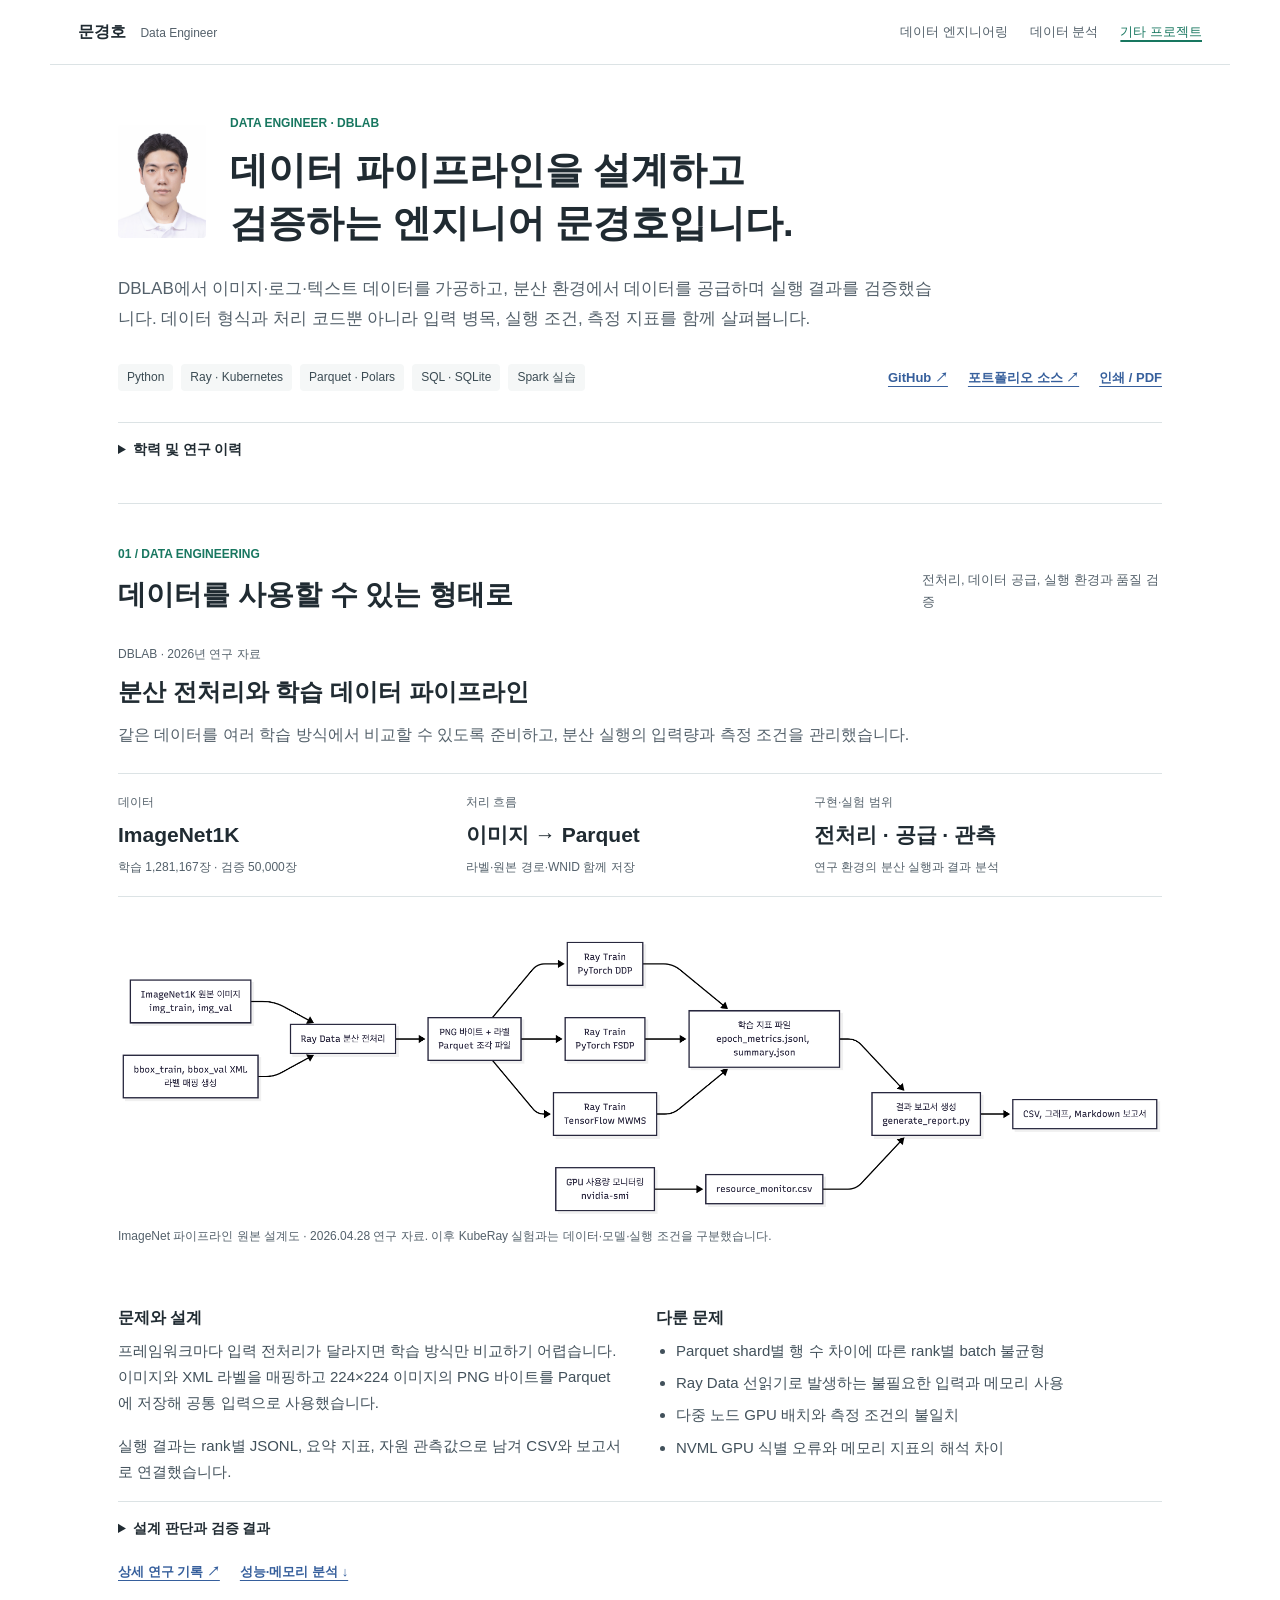
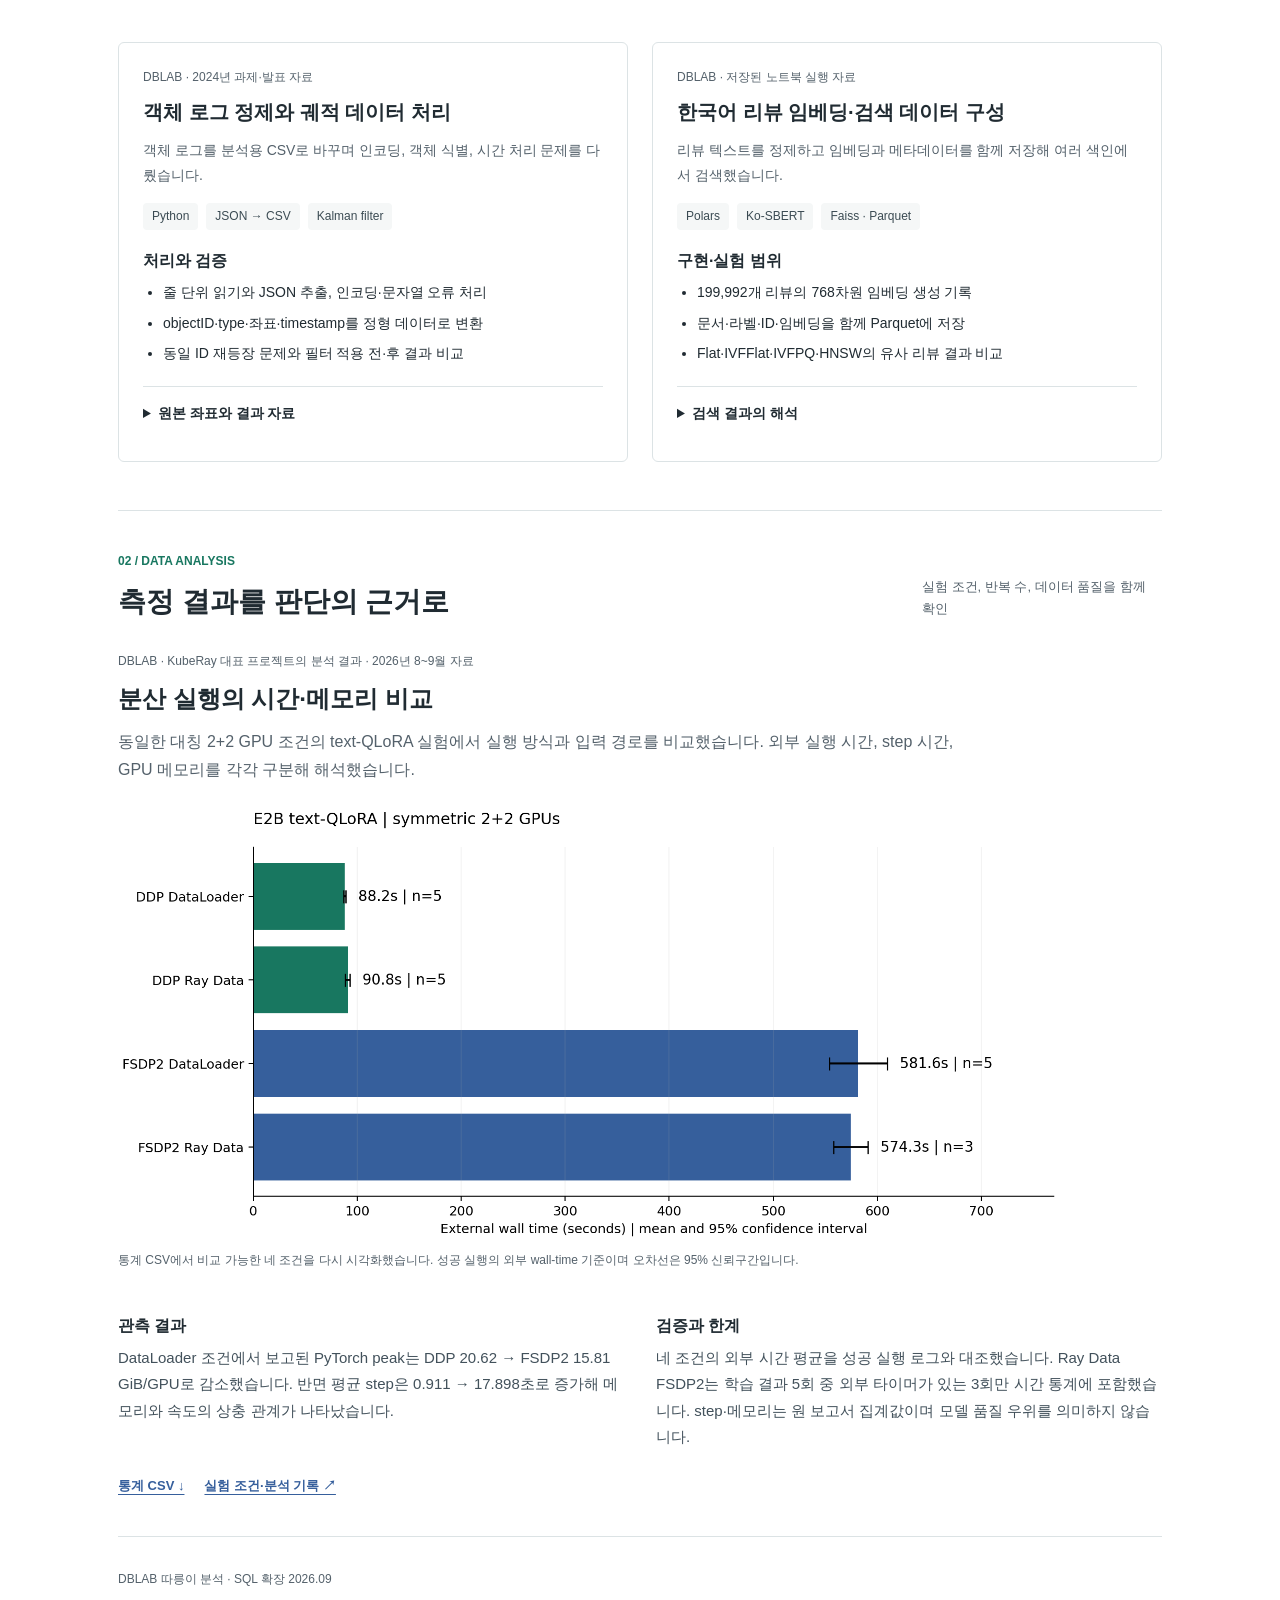
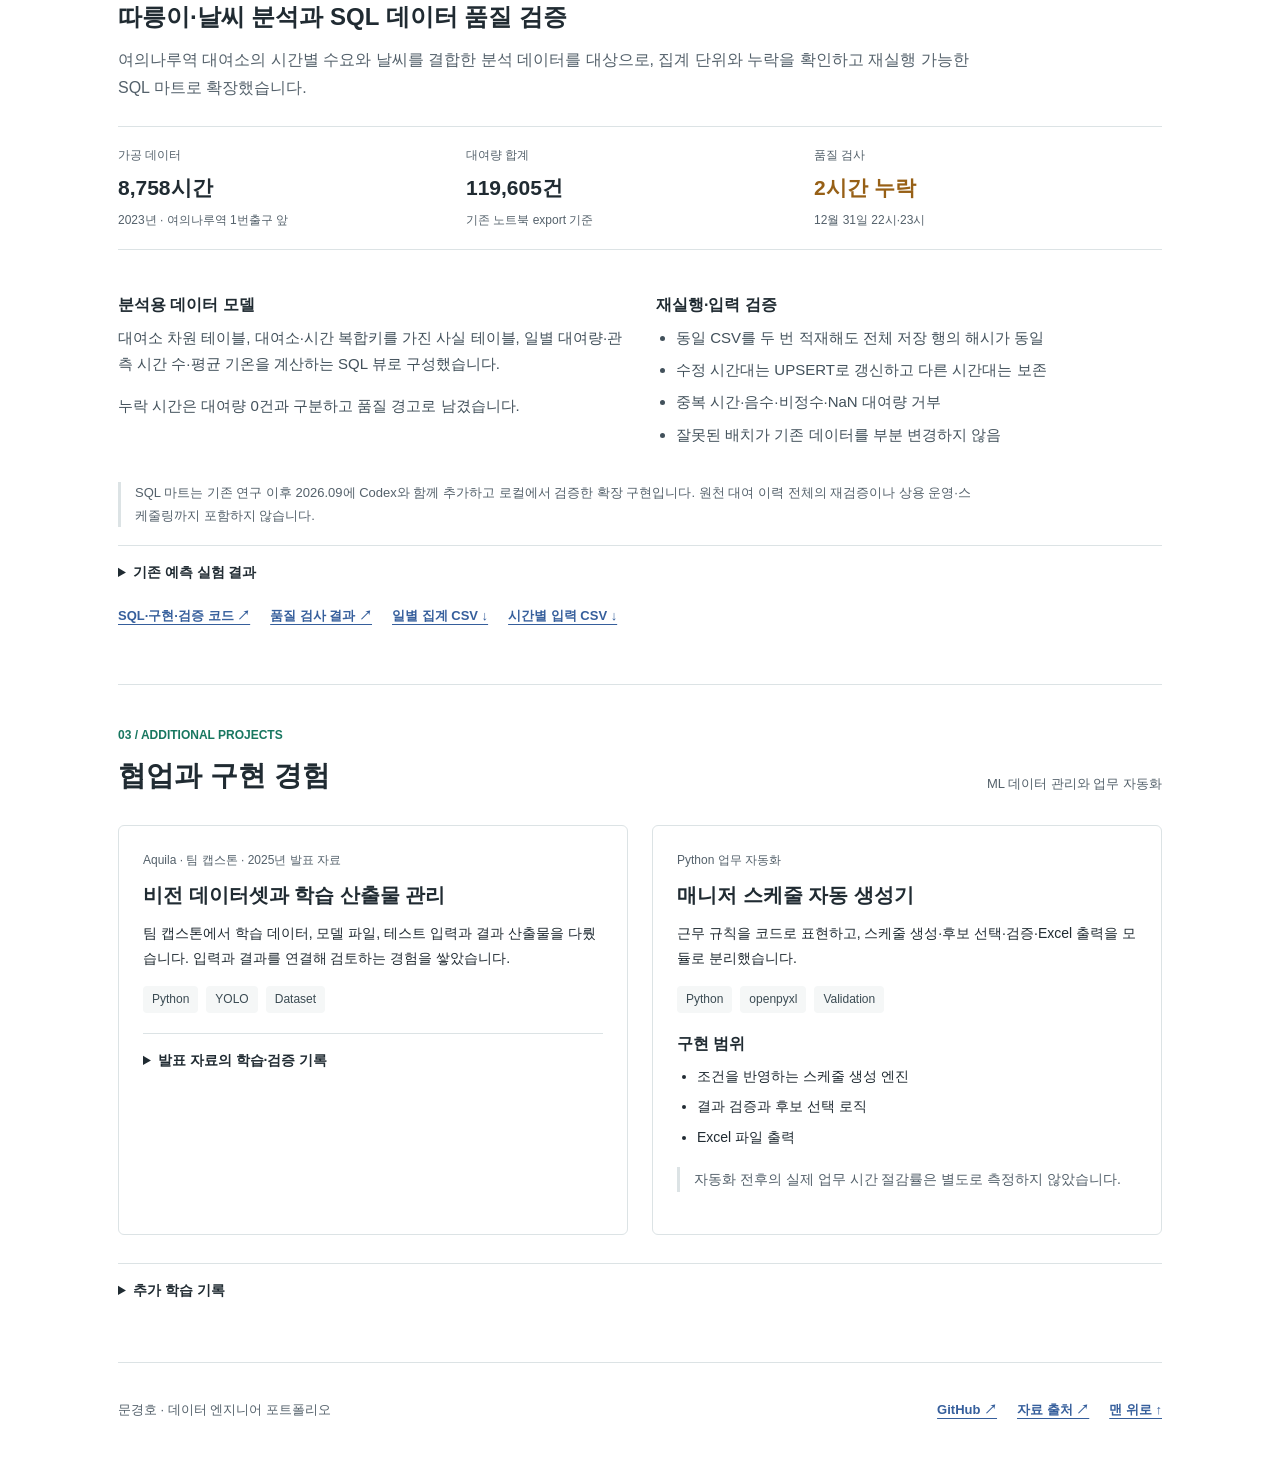
==== index.html @ 81ab37e6 "Refocus portfolio on DBLAB data engineering work" ====
<!doctype html>
<html lang="ko">
  <head>
    <meta charset="utf-8" />
    <meta name="viewport" content="width=device-width, initial-scale=1" />
    <meta
      name="description"
      content="문경호의 데이터 엔지니어 포트폴리오. DBLAB 분산 전처리, Parquet 데이터 파이프라인, KubeRay 실행 환경과 데이터 품질 검증."
    />
    <title>문경호 | 데이터 엔지니어</title>
    <link rel="stylesheet" href="portfolio.css" />
  </head>
  <body>
    <a class="skip-link" href="#engineering">프로젝트로 이동</a>
    <header class="topbar">
      <a class="brand" href="#intro">문경호 <span>Data Engineer</span></a>
      <nav aria-label="주 메뉴">
        <a href="#engineering">데이터 엔지니어링</a
        ><a href="#analytics">데이터 분석</a><a href="#others">기타 프로젝트</a>
      </nav>
    </header>
    <main>
      <section id="intro" class="intro">
        <div class="identity">
          <img
            src="profile.jpeg"
            alt="문경호 프로필 사진"
            width="88"
            height="113"
          />
          <div>
            <p class="eyebrow">DATA ENGINEER · DBLAB</p>
            <h1>
              데이터 파이프라인을 설계하고<br class="desktop-break" />
              검증하는 엔지니어 문경호입니다.
            </h1>
          </div>
        </div>
        <p class="lead">
          DBLAB에서 이미지·로그·텍스트 데이터를 가공하고, 분산 환경에서 데이터를
          공급하며 실행 결과를 검증했습니다. 데이터 형식과 처리 코드뿐 아니라
          입력 병목, 실행 조건, 측정 지표를 함께 살펴봅니다.
        </p>
        <div class="intro-bottom">
          <div class="skills" aria-label="주요 기술">
            <span>Python</span><span>Ray · Kubernetes</span
            ><span>Parquet · Polars</span><span>SQL · SQLite</span
            ><span>Spark 실습</span>
          </div>
          <div class="links">
            <a href="https://github.com/k0ho817">GitHub ↗</a
            ><a href="https://github.com/k0ho817/data-engineering-portfolio"
              >포트폴리오 소스 ↗</a
            ><button type="button" id="print-page">인쇄 / PDF</button>
          </div>
        </div>
        <details class="career">
          <summary>학력 및 연구 이력</summary>
          <dl>
            <dt>2024–현재</dt>
            <dd>국립한국교통대학교 DBLAB · 학부연구생과정 및 학사후연구원</dd>
            <dt>2026</dt>
            <dd>국립한국교통대학교 컴퓨터공학과 졸업</dd>
            <dt>2018</dt>
            <dd>서울 신현고등학교 졸업</dd>
          </dl>
        </details>
      </section>
      <section id="engineering" class="portfolio-section">
        <div class="section-heading">
          <div>
            <p class="eyebrow">01 / DATA ENGINEERING</p>
            <h2>데이터를 사용할 수 있는 형태로</h2>
          </div>
          <p>전처리, 데이터 공급, 실행 환경과 품질 검증</p>
        </div>
        <article id="dblab" class="featured">
          <div class="project-heading">
            <p class="meta">DBLAB · 2026년 연구 자료</p>
            <h3>분산 전처리와 학습 데이터 파이프라인</h3>
            <p>
              같은 데이터를 여러 학습 방식에서 비교할 수 있도록 준비하고, 분산
              실행의 입력량과 측정 조건을 관리했습니다.
            </p>
          </div>
          <div class="project-facts">
            <div>
              <span>데이터</span><strong>ImageNet1K</strong
              ><small>학습 1,281,167장 · 검증 50,000장</small>
            </div>
            <div>
              <span>처리 흐름</span><strong>이미지 → Parquet</strong
              ><small>라벨·원본 경로·WNID 함께 저장</small>
            </div>
            <div>
              <span>구현·실험 범위</span><strong>전처리 · 공급 · 관측</strong
              ><small>연구 환경의 분산 실행과 결과 분석</small>
            </div>
          </div>
          <figure class="wide-figure">
            <a href="assets/imagenet-pipeline.png" data-lightbox
              ><img
                src="assets/imagenet-pipeline.png"
                width="8044"
                height="2150"
                alt="ImageNet 원본과 XML 라벨에서 Ray Data 전처리, Parquet, Ray Train, 결과 보고서로 이어지는 전체 파이프라인"
            /></a>
            <figcaption>
              ImageNet 파이프라인 원본 설계도 · 2026.04.28 연구 자료. 이후
              KubeRay 실험과는 데이터·모델·실행 조건을 구분했습니다.
            </figcaption>
          </figure>
          <div class="case-columns">
            <div>
              <h4>문제와 설계</h4>
              <p>
                프레임워크마다 입력 전처리가 달라지면 학습 방식만 비교하기
                어렵습니다. 이미지와 XML 라벨을 매핑하고 224×224 이미지의 PNG
                바이트를 Parquet에 저장해 공통 입력으로 사용했습니다.
              </p>
              <p>
                실행 결과는 rank별 JSONL, 요약 지표, 자원 관측값으로 남겨 CSV와
                보고서로 연결했습니다.
              </p>
            </div>
            <div>
              <h4>다룬 문제</h4>
              <ul>
                <li>Parquet shard별 행 수 차이에 따른 rank별 batch 불균형</li>
                <li>Ray Data 선읽기로 발생하는 불필요한 입력과 메모리 사용</li>
                <li>다중 노드 GPU 배치와 측정 조건의 불일치</li>
                <li>NVML GPU 식별 오류와 메모리 지표의 해석 차이</li>
              </ul>
            </div>
          </div>
          <details>
            <summary>설계 판단과 검증 결과</summary>
            <div class="detail-content">
              <h4>작업에 필요한 만큼 읽기</h4>
              <p>
                KubeRay 결과 원장에는 선읽기 27.1k행·3.5GiB가 발생한 진단
                실험에서 shard 내부 제한 읽기 적용 후 12행·약 61KiB로 줄어든
                기록이 있습니다. 전체 데이터셋이나 모든 학습 작업에 적용되는
                절감률로 일반화하지 않았습니다.
              </p>
              <h4>측정값의 의미를 분리하기</h4>
              <p>
                PyTorch allocated·reserved와 NVML 관측 메모리는 서로 다른
                지표입니다. GPU index 대신 UUID를 사용한 관측 수정과, 잘못된
                이전 관측값을 비교에서 제외한 과정을 기록했습니다.
              </p>
              <h4>실험의 경계</h4>
              <p>
                4월 ImageNet, 5월 ViT 비교, 8~9월 KubeRay 언어모델 실험은 서로
                다른 실행입니다. 모델·GPU 수·토폴로지가 다른 결과를 하나의
                개선율로 합치지 않습니다. 데이터 규모는 연구 문서에 기록된
                값이며 상용 서비스 운영 실적이 아닙니다.
              </p>
            </div>
          </details>
          <div class="links">
            <a
              href="https://github.com/k0ho817/data-engineering-portfolio/blob/main/reports/dblab.md"
              >상세 연구 기록 ↗</a
            ><a href="#benchmark">성능·메모리 분석 ↓</a>
          </div>
        </article>
        <div class="project-grid">
          <article id="log-etl" class="project-card">
            <p class="meta">DBLAB · 2024년 과제·발표 자료</p>
            <h3>객체 로그 정제와 궤적 데이터 처리</h3>
            <p class="project-summary">
              객체 로그를 분석용 CSV로 바꾸며 인코딩, 객체 식별, 시간 처리
              문제를 다뤘습니다.
            </p>
            <div class="skills">
              <span>Python</span><span>JSON → CSV</span
              ><span>Kalman filter</span>
            </div>
            <h4>처리와 검증</h4>
            <ul>
              <li>줄 단위 읽기와 JSON 추출, 인코딩·문자열 오류 처리</li>
              <li>objectID·type·좌표·timestamp를 정형 데이터로 변환</li>
              <li>동일 ID 재등장 문제와 필터 적용 전·후 결과 비교</li>
            </ul>
            <details>
              <summary>원본 좌표와 결과 자료</summary>
              <div class="detail-content">
                <figure>
                  <a href="assets/trajectory-recorded.png" data-lightbox
                    ><img
                      loading="lazy"
                      src="assets/trajectory-recorded.png"
                      width="1620"
                      height="1080"
                      alt="버스 객체 790의 원본 기록 좌표 231개"
                  /></a>
                  <figcaption>
                    첫 10,000행 중 버스 790의 좌표 231개를 재시각화한
                    표본입니다. 보간하지 않았으며 미세한 측정 오차가 포함됩니다.
                  </figcaption>
                </figure>
                <div class="links">
                  <a href="assets/trajectory-sample.csv" download>표본 CSV ↓</a
                  ><a href="assets/trajectory-7.png">PPT 필터 비교 원본 ↗</a>
                </div>
              </div>
            </details>
          </article>
          <article id="vector" class="project-card">
            <p class="meta">DBLAB · 저장된 노트북 실행 자료</p>
            <h3>한국어 리뷰 임베딩·검색 데이터 구성</h3>
            <p class="project-summary">
              리뷰 텍스트를 정제하고 임베딩과 메타데이터를 함께 저장해 여러
              색인에서 검색했습니다.
            </p>
            <div class="skills">
              <span>Polars</span><span>Ko-SBERT</span
              ><span>Faiss · Parquet</span>
            </div>
            <h4>구현·실험 범위</h4>
            <ul>
              <li>199,992개 리뷰의 768차원 임베딩 생성 기록</li>
              <li>문서·라벨·ID·임베딩을 함께 Parquet에 저장</li>
              <li>Flat·IVFFlat·IVFPQ·HNSW의 유사 리뷰 결과 비교</li>
            </ul>
            <details>
              <summary>검색 결과의 해석</summary>
              <div class="detail-content">
                <p>
                  Flat 색인의 단일 질의에서 첫 결과 유사도 0.8729를
                  기록했습니다. 이 점수는 검색 정확도가 아닙니다. 색인별 품질을
                  주장하려면 질의 집합과 Recall@k, 지연 시간·메모리 조건을
                  추가로 정의해야 합니다.
                </p>
                <a
                  href="https://github.com/k0ho817/data-engineering-portfolio/blob/main/reports/dblab.md"
                  >자료와 범위 ↗</a
                >
              </div>
            </details>
          </article>
        </div>
      </section>
      <section id="analytics" class="portfolio-section">
        <div class="section-heading">
          <div>
            <p class="eyebrow">02 / DATA ANALYSIS</p>
            <h2>측정 결과를 판단의 근거로</h2>
          </div>
          <p>실험 조건, 반복 수, 데이터 품질을 함께 확인</p>
        </div>
        <article id="benchmark" class="analysis-project">
          <p class="meta">
            DBLAB · KubeRay 대표 프로젝트의 분석 결과 · 2026년 8~9월 자료
          </p>
          <h3>분산 실행의 시간·메모리 비교</h3>
          <p>
            동일한 대칭 2+2 GPU 조건의 text-QLoRA 실험에서 실행 방식과 입력
            경로를 비교했습니다. 외부 실행 시간, step 시간, GPU 메모리를 각각
            구분해 해석했습니다.
          </p>
          <figure>
            <a href="assets/qlora-wall-time.png" data-lightbox
              ><img
                loading="lazy"
                src="assets/qlora-wall-time.png"
                width="1800"
                height="828"
                alt="네 QLoRA 조건의 외부 실행 시간 평균과 95% 신뢰구간. DDP 88.2·90.8초, FSDP2 581.6·574.3초"
            /></a>
            <figcaption>
              통계 CSV에서 비교 가능한 네 조건을 다시 시각화했습니다. 성공
              실행의 외부 wall-time 기준이며 오차선은 95% 신뢰구간입니다.
            </figcaption>
          </figure>
          <div class="case-columns">
            <div>
              <h4>관측 결과</h4>
              <p>
                DataLoader 조건에서 보고된 PyTorch peak는 DDP 20.62 → FSDP2
                15.81 GiB/GPU로 감소했습니다. 반면 평균 step은 0.911 →
                17.898초로 증가해 메모리와 속도의 상충 관계가 나타났습니다.
              </p>
            </div>
            <div>
              <h4>검증과 한계</h4>
              <p>
                네 조건의 외부 시간 평균을 성공 실행 로그와 대조했습니다. Ray
                Data FSDP2는 학습 결과 5회 중 외부 타이머가 있는 3회만 시간
                통계에 포함했습니다. step·메모리는 원 보고서 집계값이며 모델
                품질 우위를 의미하지 않습니다.
              </p>
            </div>
          </div>
          <div class="links">
            <a href="assets/benchmark-statistics.csv" download>통계 CSV ↓</a
            ><a
              href="https://github.com/k0ho817/data-engineering-portfolio/blob/main/reports/dblab.md"
              >실험 조건·분석 기록 ↗</a
            >
          </div>
        </article>
        <article id="bike" class="analysis-project">
          <p class="meta">DBLAB 따릉이 분석 · SQL 확장 2026.09</p>
          <h3>따릉이·날씨 분석과 SQL 데이터 품질 검증</h3>
          <p>
            여의나루역 대여소의 시간별 수요와 날씨를 결합한 분석 데이터를
            대상으로, 집계 단위와 누락을 확인하고 재실행 가능한 SQL 마트로
            확장했습니다.
          </p>
          <div class="project-facts">
            <div>
              <span>가공 데이터</span><strong>8,758시간</strong
              ><small>2023년 · 여의나루역 1번출구 앞</small>
            </div>
            <div>
              <span>대여량 합계</span><strong>119,605건</strong
              ><small>기존 노트북 export 기준</small>
            </div>
            <div>
              <span>품질 검사</span><strong class="warning">2시간 누락</strong
              ><small>12월 31일 22시·23시</small>
            </div>
          </div>
          <div class="case-columns">
            <div>
              <h4>분석용 데이터 모델</h4>
              <p>
                대여소 차원 테이블, 대여소·시간 복합키를 가진 사실 테이블, 일별
                대여량·관측 시간 수·평균 기온을 계산하는 SQL 뷰로 구성했습니다.
              </p>
              <p>누락 시간은 대여량 0건과 구분하고 품질 경고로 남겼습니다.</p>
            </div>
            <div>
              <h4>재실행·입력 검증</h4>
              <ul>
                <li>동일 CSV를 두 번 적재해도 전체 저장 행의 해시가 동일</li>
                <li>수정 시간대는 UPSERT로 갱신하고 다른 시간대는 보존</li>
                <li>중복 시간·음수·비정수·NaN 대여량 거부</li>
                <li>잘못된 배치가 기존 데이터를 부분 변경하지 않음</li>
              </ul>
            </div>
          </div>
          <p class="scope-note">
            SQL 마트는 기존 연구 이후 2026.09에 Codex와 함께 추가하고 로컬에서
            검증한 확장 구현입니다. 원천 대여 이력 전체의 재검증이나 상용
            운영·스케줄링까지 포함하지 않습니다.
          </p>
          <details>
            <summary>기존 예측 실험 결과</summary>
            <div class="detail-content">
              <figure>
                <a href="assets/bike-result-0.png" data-lightbox
                  ><img
                    loading="lazy"
                    src="assets/bike-result-0.png"
                    width="1008"
                    height="547"
                    alt="따릉이 실제 대여량과 예측값의 비교"
                /></a>
                <figcaption>
                  원본 노트북 출력. 급증 구간 오차와 일부 음수 예측이 남아
                  있습니다. 시간 기준 검증과 기준 모델 비교를 완료한 예측
                  서비스로 제시하지 않습니다.
                </figcaption>
              </figure>
            </div>
          </details>
          <div class="links">
            <a
              href="https://github.com/k0ho817/data-engineering-portfolio/tree/main/pipeline"
              >SQL·구현·검증 코드 ↗</a
            ><a href="assets/bike-quality.json">품질 검사 결과 ↗</a
            ><a href="assets/bike-daily.csv" download>일별 집계 CSV ↓</a
            ><a href="assets/bike-hourly-source.csv" download
              >시간별 입력 CSV ↓</a
            >
          </div>
        </article>
      </section>
      <section id="others" class="portfolio-section">
        <div class="section-heading">
          <div>
            <p class="eyebrow">03 / ADDITIONAL PROJECTS</p>
            <h2>협업과 구현 경험</h2>
          </div>
          <p>ML 데이터 관리와 업무 자동화</p>
        </div>
        <div class="project-grid">
          <article id="aquila" class="project-card">
            <p class="meta">Aquila · 팀 캡스톤 · 2025년 발표 자료</p>
            <h3>비전 데이터셋과 학습 산출물 관리</h3>
            <p>
              팀 캡스톤에서 학습 데이터, 모델 파일, 테스트 입력과 결과 산출물을
              다뤘습니다. 입력과 결과를 연결해 검토하는 경험을 쌓았습니다.
            </p>
            <div class="skills">
              <span>Python</span><span>YOLO</span><span>Dataset</span>
            </div>
            <details>
              <summary>발표 자료의 학습·검증 기록</summary>
              <div class="detail-content">
                <figure>
                  <a href="assets/aquila-29.png" data-lightbox
                    ><img
                      loading="lazy"
                      src="assets/aquila-29.png"
                      width="870"
                      height="435"
                      alt="Aquila 발표 자료의 학습 손실과 검증 지표"
                  /></a>
                  <figcaption>
                    최종 발표 6번 슬라이드의 원본 이미지. 팀 프로젝트의 데이터셋
                    내부 검증 결과입니다.
                  </figcaption>
                </figure>
              </div>
            </details>
          </article>
          <article class="project-card">
            <p class="meta">Python 업무 자동화</p>
            <h3>매니저 스케줄 자동 생성기</h3>
            <p>
              근무 규칙을 코드로 표현하고, 스케줄 생성·후보 선택·검증·Excel
              출력을 모듈로 분리했습니다.
            </p>
            <div class="skills">
              <span>Python</span><span>openpyxl</span><span>Validation</span>
            </div>
            <h4>구현 범위</h4>
            <ul>
              <li>조건을 반영하는 스케줄 생성 엔진</li>
              <li>결과 검증과 후보 선택 로직</li>
              <li>Excel 파일 출력</li>
            </ul>
            <p class="scope-note">
              자동화 전후의 실제 업무 시간 절감률은 별도로 측정하지 않았습니다.
            </p>
          </article>
        </div>
        <details class="learning">
          <summary>추가 학습 기록</summary>
          <div class="detail-content">
            <p>
              Prophet 계절성·휴일·성장 모델 실습, JavaScript·React·Node API
              실습, 알고리즘·Python 게임·CS 기초 학습을 진행했습니다. Prophet
              실습은 합성 데이터 기반이며 대표 실측 분석과 구분합니다.
            </p>
          </div>
        </details>
      </section>
      <footer>
        <p>문경호 · 데이터 엔지니어 포트폴리오</p>
        <div class="links">
          <a href="https://github.com/k0ho817">GitHub ↗</a
          ><a
            href="https://github.com/k0ho817/data-engineering-portfolio/blob/main/ASSET_SOURCES.md"
            >자료 출처 ↗</a
          ><a href="#intro">맨 위로 ↑</a>
        </div>
      </footer>
    </main>
    <dialog id="image-dialog" aria-labelledby="image-title">
      <header>
        <h2 id="image-title">프로젝트 자료</h2>
        <form method="dialog">
          <button aria-label="닫기" title="닫기">×</button>
        </form>
      </header>
      <img alt="" />
      <p id="image-caption"></p>
      <a id="image-original" href="#intro">원본 이미지 열기 ↗</a>
    </dialog>
    <script src="portfolio.js"></script>
  </body>
</html>
---- portfolio.css ----
:root {
  color-scheme: light;
  --ink: #202b32;
  --muted: #54616b;
  --line: #dce3e5;
  --soft: #f5f7f7;
  --green: #187760;
  --blue: #365f9c;
}
* {
  box-sizing: border-box;
}
html {
  scroll-behavior: smooth;
  scroll-padding-top: 90px;
}
body {
  margin: 0;
  color: var(--ink);
  background: #fff;
  font-family:
    -apple-system, BlinkMacSystemFont, "Apple SD Gothic Neo", "Malgun Gothic",
    sans-serif;
  line-height: 1.75;
  letter-spacing: 0;
}
a {
  color: var(--blue);
  text-underline-offset: 4px;
}
button {
  font: inherit;
}
img {
  display: block;
  max-width: 100%;
  height: auto;
}
p {
  margin: 0 0 16px;
}
h1,
h2,
h3,
h4 {
  line-height: 1.4;
  word-break: keep-all;
  overflow-wrap: anywhere;
  margin: 0;
}
h1 {
  font-size: 38px;
  font-weight: 750;
}
h2 {
  font-size: 28px;
}
h3 {
  font-size: 24px;
  margin-bottom: 12px;
}
h4 {
  font-size: 16px;
  margin: 20px 0 8px;
}
ul {
  margin: 0 0 16px;
  padding-left: 20px;
}
li {
  margin: 6px 0;
}
:focus-visible {
  outline: 3px solid var(--green);
  outline-offset: 4px;
}
.skip-link {
  position: fixed;
  left: 12px;
  top: -80px;
  background: white;
  padding: 10px;
  z-index: 50;
}
.skip-link:focus {
  top: 10px;
}
.topbar {
  max-width: 1180px;
  margin: auto;
  padding: 18px 28px;
  display: flex;
  justify-content: space-between;
  align-items: center;
  gap: 20px;
  border-bottom: 1px solid var(--line);
  position: sticky;
  top: 0;
  background: rgba(255, 255, 255, 0.97);
  z-index: 10;
}
.brand {
  font-weight: 750;
  color: var(--ink);
  text-decoration: none;
  white-space: nowrap;
}
.brand span {
  font-size: 12px;
  font-weight: 500;
  color: var(--muted);
  margin-left: 10px;
}
nav {
  display: flex;
  gap: 22px;
}
nav a {
  font-size: 13px;
  text-decoration: none;
  color: var(--muted);
  white-space: nowrap;
}
nav a[aria-current] {
  color: var(--green);
  text-decoration: underline;
  text-decoration-thickness: 2px;
}
main {
  max-width: 1100px;
  margin: auto;
  padding: 0 28px;
}
.intro {
  padding: 48px 0 30px;
}
.identity {
  display: flex;
  gap: 24px;
  align-items: center;
}
.identity img {
  width: 88px;
  height: 113px;
  object-fit: cover;
  flex-shrink: 0;
  border-radius: 4px;
}
.eyebrow {
  font-size: 12px;
  font-weight: 750;
  color: var(--green);
  margin: 0 0 10px;
}
.lead {
  max-width: 820px;
  font-size: 17px;
  color: var(--muted);
  margin: 24px 0;
}
.intro-bottom {
  display: flex;
  gap: 16px;
  justify-content: space-between;
  flex-wrap: wrap;
}
.skills {
  display: flex;
  gap: 8px;
  flex-wrap: wrap;
  align-items: center;
}
.skills span {
  font-size: 12px;
  background: var(--soft);
  padding: 3px 9px;
  border-radius: 4px;
  color: #3b4b53;
}
.links {
  display: flex;
  gap: 12px 20px;
  align-items: center;
  flex-wrap: wrap;
  font-size: 13px;
  font-weight: 650;
}
.links a,
.links button {
  display: inline-flex;
  align-items: center;
  min-height: 40px;
}
.links button {
  border: 0;
  background: none;
  padding: 0;
  color: var(--blue);
  text-decoration: underline;
  text-underline-offset: 4px;
  cursor: pointer;
}
.career {
  margin-top: 24px;
}
.career dl {
  display: grid;
  grid-template-columns: 110px 1fr;
  gap: 10px 20px;
  margin: 20px 0 0;
  font-size: 14px;
}
.career dt {
  font-weight: 650;
}
.career dd {
  margin: 0;
  color: var(--muted);
}
.portfolio-section {
  border-top: 1px solid var(--line);
  padding: 40px 0 48px;
}
.section-heading {
  display: flex;
  justify-content: space-between;
  align-items: flex-end;
  gap: 20px;
  margin-bottom: 30px;
}
.section-heading > p {
  font-size: 13px;
  color: var(--muted);
  margin: 0;
  max-width: 240px;
}
.featured {
  padding-bottom: 28px;
}
.project-heading {
  max-width: 820px;
}
.meta {
  font-size: 12px;
  color: var(--muted);
  margin-bottom: 10px;
}
.project-heading > p:last-child,
.project-summary {
  color: var(--muted);
}
.project-facts {
  display: grid;
  grid-template-columns: repeat(3, minmax(0, 1fr));
  border-top: 1px solid var(--line);
  border-bottom: 1px solid var(--line);
  margin: 24px 0;
}
.project-facts > div {
  padding: 18px 18px 18px 0;
}
.project-facts span,
.project-facts strong,
.project-facts small {
  display: block;
}
.project-facts span {
  font-size: 12px;
  color: var(--muted);
}
.project-facts strong {
  font-size: 21px;
  margin: 4px 0;
}
.project-facts small {
  font-size: 12px;
  color: var(--muted);
}
.warning {
  color: #976016;
}
figure {
  margin: 24px 0;
}
figure > a {
  display: block;
  cursor: zoom-in;
}
figure img {
  width: 100%;
  height: auto;
  object-fit: contain;
  background: white;
}
figcaption {
  margin-top: 10px;
  font-size: 12px;
  color: var(--muted);
}
.wide-figure {
  padding: 16px 0;
}
.case-columns {
  display: grid;
  grid-template-columns: repeat(2, minmax(0, 1fr));
  gap: 32px;
}
.case-columns p,
.case-columns li {
  font-size: 15px;
  color: #42515b;
}
.project-grid {
  display: grid;
  grid-template-columns: repeat(2, minmax(0, 1fr));
  gap: 24px;
  margin-top: 22px;
}
.project-card {
  min-width: 0;
  border: 1px solid var(--line);
  border-radius: 6px;
  padding: 24px;
}
.project-card h3 {
  font-size: 20px;
}
.project-card p,
.project-card li {
  font-size: 14px;
}
.project-card .meta {
  font-size: 12px;
}
.project-card details {
  margin-top: 20px;
}
details {
  border-top: 1px solid var(--line);
  padding-top: 14px;
}
summary {
  cursor: pointer;
  font-size: 14px;
  font-weight: 650;
  min-height: 36px;
}
.detail-content {
  padding: 12px 0;
  color: var(--muted);
  font-size: 14px;
}
.detail-content h4 {
  color: var(--ink);
}
.detail-content figure {
  margin: 12px 0;
}
.analysis-project {
  padding: 0 0 30px;
  margin-bottom: 32px;
  border-bottom: 1px solid var(--line);
}
.analysis-project:last-child {
  border-bottom: 0;
  margin-bottom: 0;
  padding-bottom: 0;
}
.analysis-project > p:not(.meta) {
  max-width: 860px;
  color: var(--muted);
}
.analysis-project > figure {
  max-width: 940px;
}
.scope-note {
  font-size: 13px;
  color: var(--muted);
  border-left: 3px solid var(--line);
  padding-left: 14px;
  margin: 18px 0;
}
.learning {
  margin-top: 28px;
}
footer {
  border-top: 1px solid var(--line);
  padding: 28px 0 36px;
  display: flex;
  justify-content: space-between;
  gap: 20px;
  flex-wrap: wrap;
  color: var(--muted);
  font-size: 13px;
}
footer p {
  margin: 8px 0;
}
dialog {
  width: min(1200px, 95vw);
  max-height: 94dvh;
  border: 1px solid var(--line);
  border-radius: 6px;
  padding: 20px;
  color: var(--ink);
}
dialog::backdrop {
  background: rgba(12, 21, 25, 0.76);
}
dialog header {
  display: flex;
  gap: 20px;
  align-items: center;
  justify-content: space-between;
  margin-bottom: 16px;
}
dialog h2 {
  font-size: 17px;
}
dialog button {
  width: 44px;
  height: 44px;
  background: white;
  border: 1px solid var(--line);
  border-radius: 4px;
  font-size: 26px;
  cursor: pointer;
}
dialog p {
  font-size: 13px;
  margin-top: 16px;
}
dialog img {
  margin: auto;
}
body:has(dialog[open]) {
  overflow: hidden;
}
@media (max-width: 760px) {
  .topbar {
    padding: 12px 20px;
    align-items: flex-start;
    flex-direction: column;
    gap: 10px;
  }
  nav {
    width: 100%;
    gap: 22px;
    overflow-x: auto;
    padding-bottom: 3px;
  }
  main {
    padding: 0 20px;
  }
  h1 {
    font-size: 29px;
  }
  h2 {
    font-size: 24px;
  }
  .desktop-break {
    display: none;
  }
  .intro {
    padding-top: 30px;
  }
  .identity {
    gap: 16px;
    align-items: flex-start;
  }
  .identity img {
    width: 64px;
    height: 83px;
  }
  .lead {
    font-size: 16px;
  }
  .section-heading {
    align-items: flex-start;
    flex-direction: column;
    gap: 10px;
  }
  .section-heading > p {
    max-width: none;
  }
  .project-grid,
  .case-columns {
    grid-template-columns: 1fr;
    gap: 18px;
  }
  .project-card {
    padding: 20px;
  }
  .project-facts {
    grid-template-columns: 1fr;
  }
  .project-facts > div {
    padding: 12px 0;
    border-bottom: 1px solid var(--line);
  }
  .project-facts > div:last-child {
    border-bottom: 0;
  }
  .project-facts strong {
    font-size: 20px;
  }
  .career dl {
    grid-template-columns: 80px 1fr;
    gap: 10px;
  }
  .portfolio-section {
    padding: 30px 0;
  }
  .case-columns h4 {
    margin-top: 10px;
  }
  html {
    scroll-padding-top: 115px;
  }
}
@media (max-width: 380px) {
  h1 {
    font-size: 25px;
  }
  .identity {
    gap: 12px;
  }
  main {
    padding: 0 16px;
  }
  .topbar {
    padding-inline: 16px;
  }
  nav {
    gap: 16px;
  }
  nav a {
    font-size: 12px;
  }
  .brand span {
    font-size: 11px;
  }
}
@media (prefers-reduced-motion: reduce) {
  html {
    scroll-behavior: auto;
  }
}
@media print {
  html {
    scroll-behavior: auto;
  }
  body {
    font-size: 10pt;
  }
  .topbar,
  .skip-link,
  #print-page,
  dialog {
    display: none !important;
  }
  main {
    max-width: none;
    padding: 0;
  }
  .intro {
    padding-top: 0;
  }
  h1 {
    font-size: 24pt;
  }
  h2 {
    font-size: 19pt;
  }
  h3 {
    font-size: 15pt;
  }
  .project-grid,
  .case-columns {
    display: block;
  }
  .project-card {
    margin-bottom: 16px;
  }
  .project-facts {
    grid-template-columns: repeat(3, 1fr);
  }
  .portfolio-section {
    padding: 20px 0;
  }
  .section-heading {
    break-after: avoid;
  }
  figure {
    break-inside: avoid;
  }
  a {
    color: inherit;
  }
  footer {
    padding-bottom: 0;
  }
}
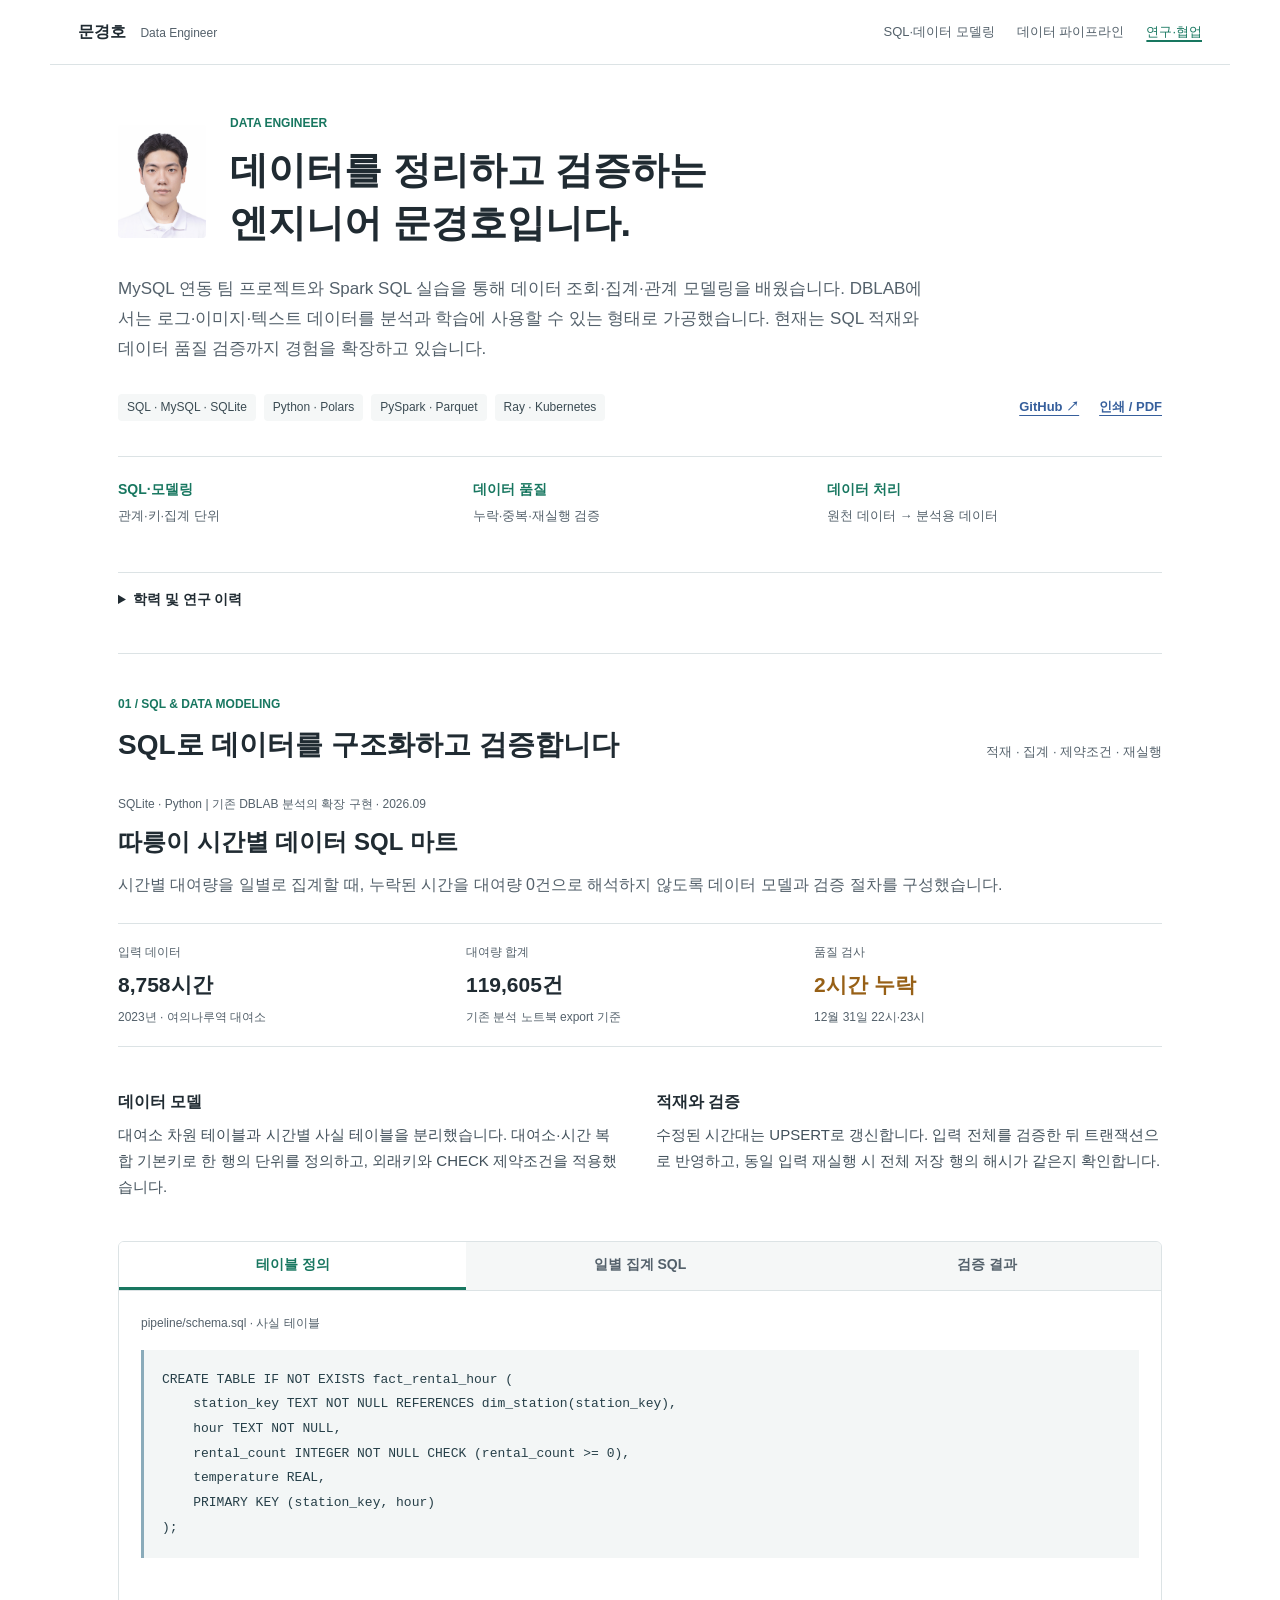
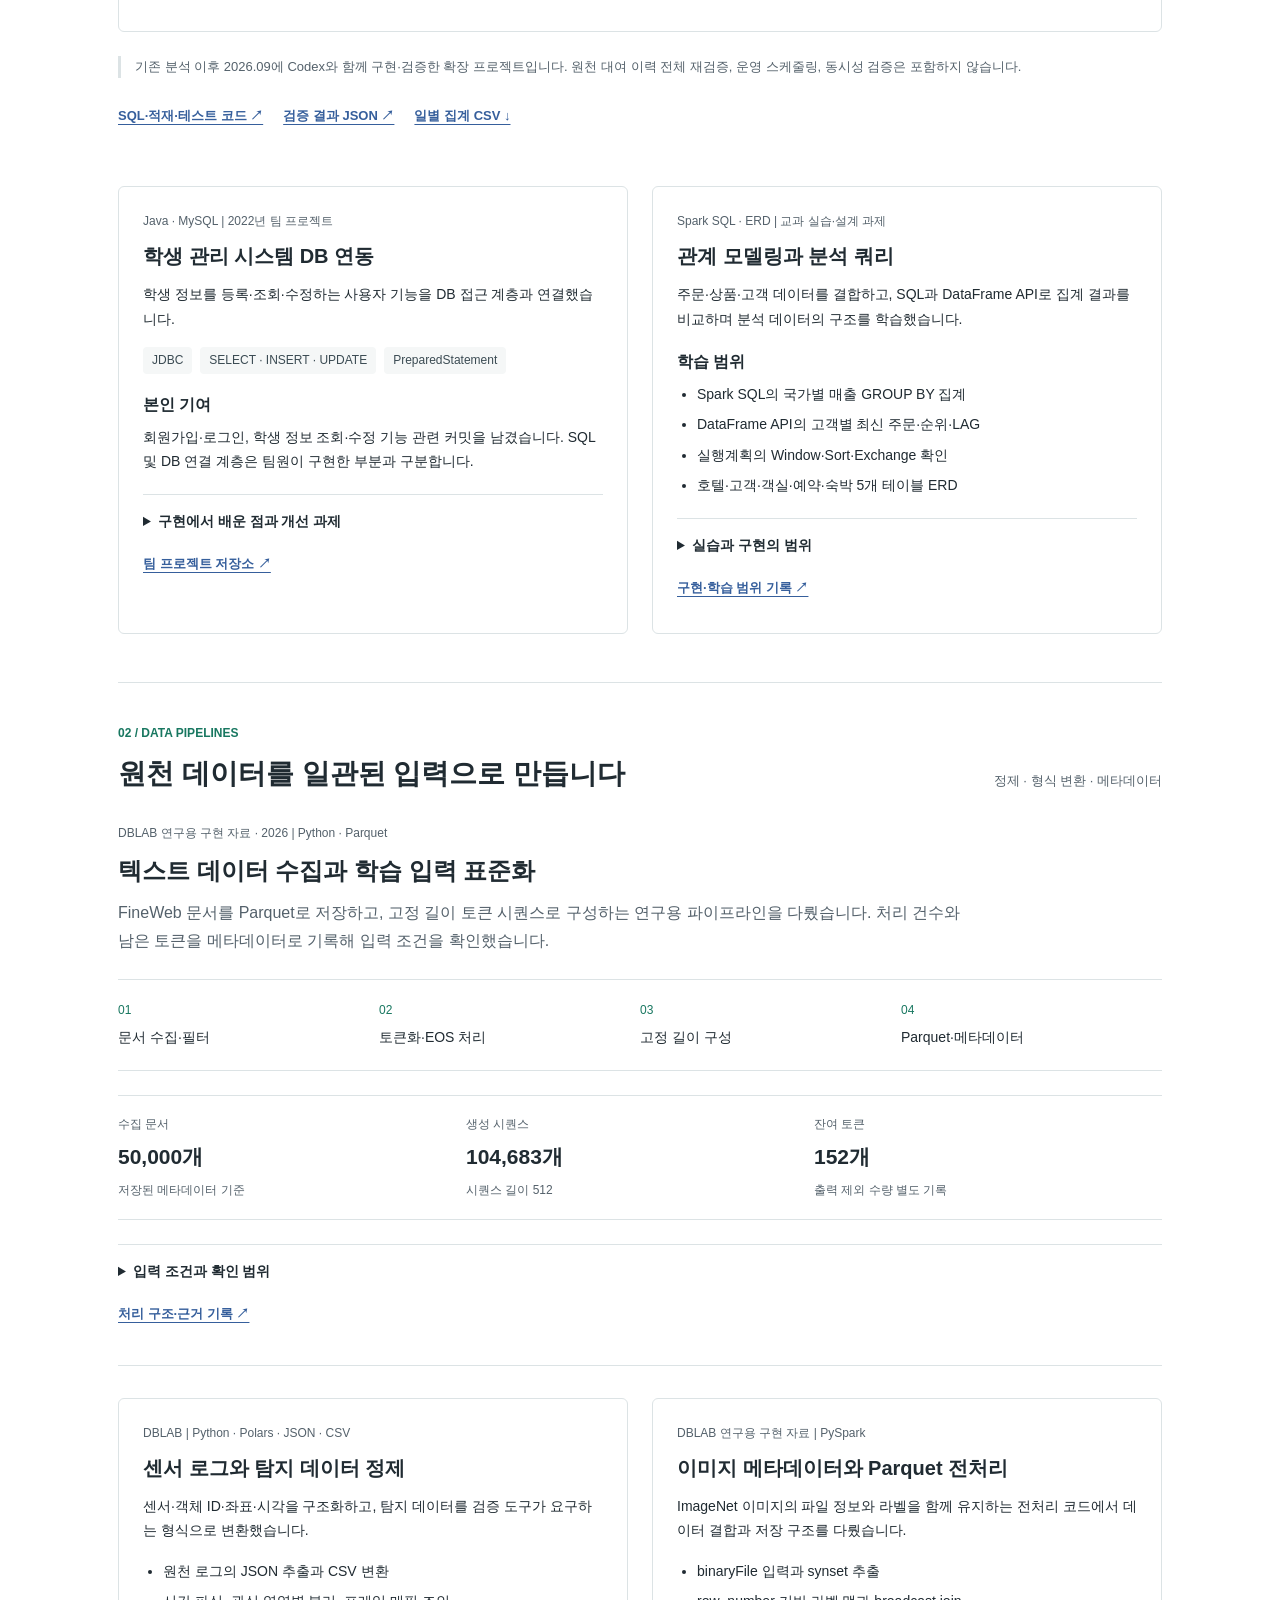
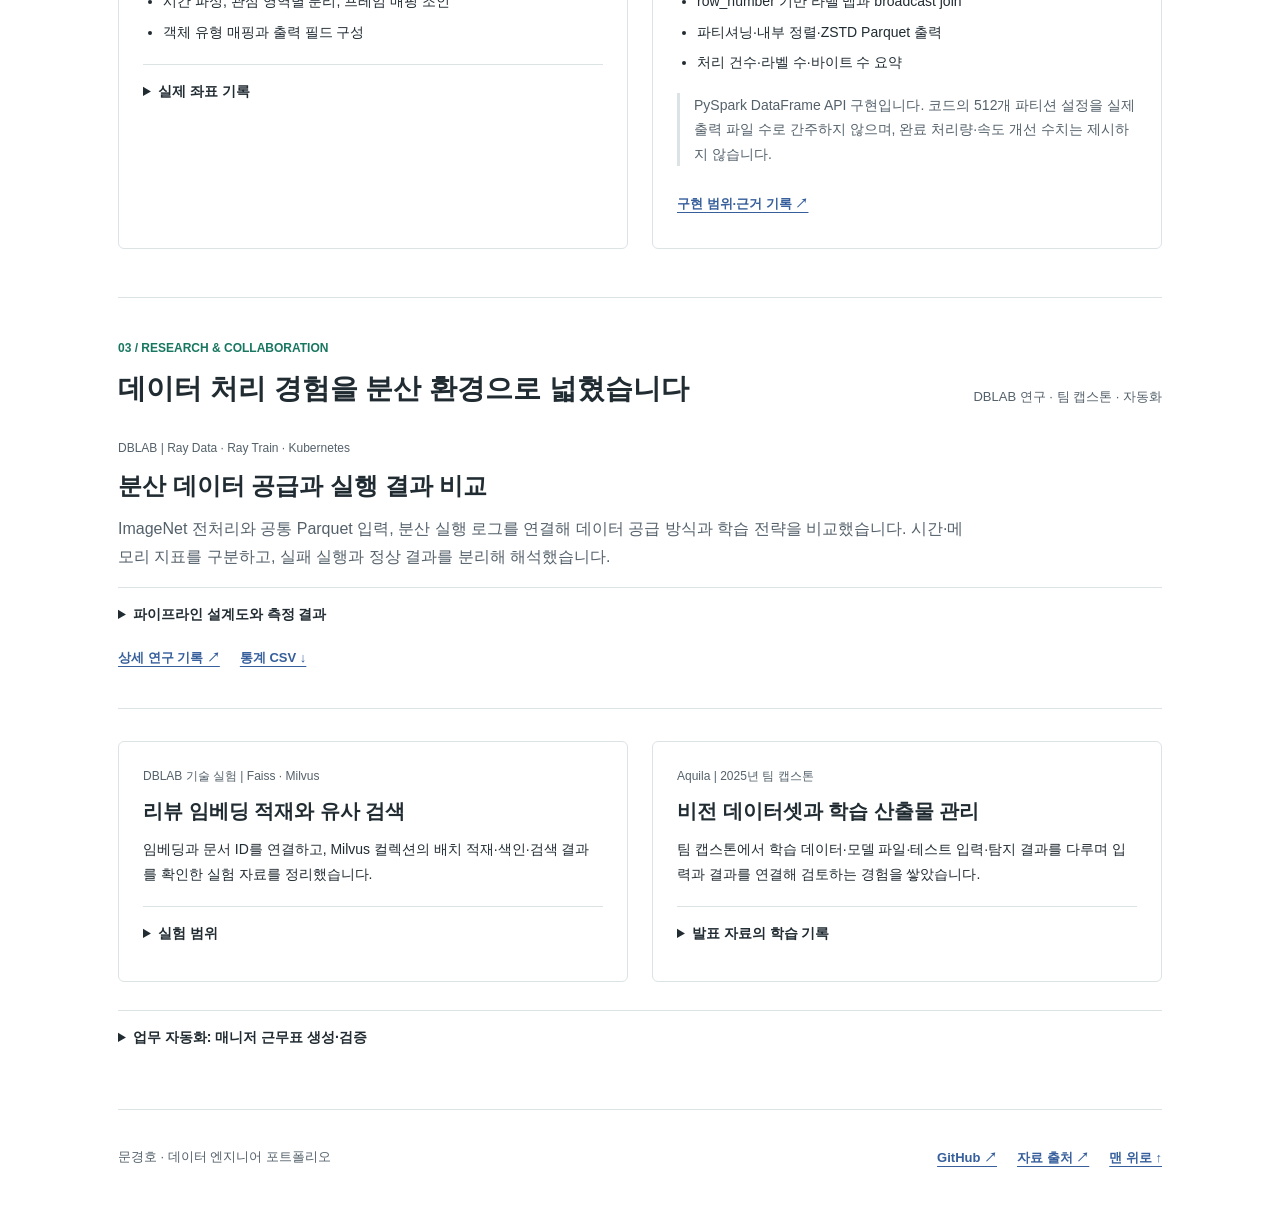
==== commit 27bdd6bb: "Prioritize SQL and data quality in entry-level DE portfolio" ====
--- a/index.html
+++ b/index.html
@@ -1,477 +1,78 @@
 <!doctype html>
 <html lang="ko">
-  <head>
-    <meta charset="utf-8" />
-    <meta name="viewport" content="width=device-width, initial-scale=1" />
-    <meta
-      name="description"
-      content="문경호의 데이터 엔지니어 포트폴리오. DBLAB 분산 전처리, Parquet 데이터 파이프라인, KubeRay 실행 환경과 데이터 품질 검증."
-    />
-    <title>문경호 | 데이터 엔지니어</title>
-    <link rel="stylesheet" href="portfolio.css" />
-  </head>
-  <body>
-    <a class="skip-link" href="#engineering">프로젝트로 이동</a>
-    <header class="topbar">
-      <a class="brand" href="#intro">문경호 <span>Data Engineer</span></a>
-      <nav aria-label="주 메뉴">
-        <a href="#engineering">데이터 엔지니어링</a
-        ><a href="#analytics">데이터 분석</a><a href="#others">기타 프로젝트</a>
-      </nav>
-    </header>
-    <main>
-      <section id="intro" class="intro">
-        <div class="identity">
-          <img
-            src="profile.jpeg"
-            alt="문경호 프로필 사진"
-            width="88"
-            height="113"
-          />
-          <div>
-            <p class="eyebrow">DATA ENGINEER · DBLAB</p>
-            <h1>
-              데이터 파이프라인을 설계하고<br class="desktop-break" />
-              검증하는 엔지니어 문경호입니다.
-            </h1>
-          </div>
+<head>
+  <meta charset="utf-8" />
+  <meta name="viewport" content="width=device-width, initial-scale=1" />
+  <meta name="description" content="문경호의 데이터 엔지니어 포트폴리오. SQL 모델링과 품질 검증, Python 데이터 처리, DBLAB 분산 데이터 파이프라인." />
+  <title>문경호 | 데이터 엔지니어</title>
+  <link rel="stylesheet" href="portfolio.css" />
+</head>
+<body>
+  <a class="skip-link" href="#sql">SQL 프로젝트로 이동</a>
+  <header class="topbar">
+    <a class="brand" href="#intro">문경호 <span>Data Engineer</span></a>
+    <nav aria-label="주 메뉴"><a href="#sql">SQL·데이터 모델링</a><a href="#engineering">데이터 파이프라인</a><a href="#research">연구·협업</a></nav>
+  </header>
+  <main>
+    <section id="intro" class="intro">
+      <div class="identity"><img src="profile.jpeg" alt="문경호 프로필 사진" width="88" height="113" /><div><p class="eyebrow">DATA ENGINEER</p><h1>데이터를 정리하고 검증하는<br class="desktop-break" /> 엔지니어 문경호입니다.</h1></div></div>
+      <p class="lead">MySQL 연동 팀 프로젝트와 Spark SQL 실습을 통해 데이터 조회·집계·관계 모델링을 배웠습니다. DBLAB에서는 로그·이미지·텍스트 데이터를 분석과 학습에 사용할 수 있는 형태로 가공했습니다. 현재는 SQL 적재와 데이터 품질 검증까지 경험을 확장하고 있습니다.</p>
+      <div class="intro-bottom"><div class="skills" aria-label="주요 기술"><span>SQL · MySQL · SQLite</span><span>Python · Polars</span><span>PySpark · Parquet</span><span>Ray · Kubernetes</span></div><div class="links"><a href="https://github.com/k0ho817">GitHub ↗</a><button type="button" id="print-page">인쇄 / PDF</button></div></div>
+      <dl class="competency-strip"><div><dt>SQL·모델링</dt><dd>관계·키·집계 단위</dd></div><div><dt>데이터 품질</dt><dd>누락·중복·재실행 검증</dd></div><div><dt>데이터 처리</dt><dd>원천 데이터 → 분석용 데이터</dd></div></dl>
+      <details class="career"><summary>학력 및 연구 이력</summary><dl><dt>2024–현재</dt><dd>국립한국교통대학교 DBLAB · 학부연구생과정 및 학사후연구원</dd><dt>2026</dt><dd>국립한국교통대학교 컴퓨터공학과 졸업</dd><dt>2018</dt><dd>서울 신현고등학교 졸업</dd></dl></details>
+    </section>
+    <section id="sql" class="portfolio-section">
+      <div class="section-heading"><div><p class="eyebrow">01 / SQL &amp; DATA MODELING</p><h2>SQL로 데이터를 구조화하고 검증합니다</h2></div><p>적재 · 집계 · 제약조건 · 재실행</p></div>
+      <article id="bike" class="featured">
+        <p class="meta">SQLite · Python | 기존 DBLAB 분석의 확장 구현 · 2026.09</p><h3>따릉이 시간별 데이터 SQL 마트</h3>
+        <p class="project-summary">시간별 대여량을 일별로 집계할 때, 누락된 시간을 대여량 0건으로 해석하지 않도록 데이터 모델과 검증 절차를 구성했습니다.</p>
+        <div class="project-facts"><div><span>입력 데이터</span><strong>8,758시간</strong><small>2023년 · 여의나루역 대여소</small></div><div><span>대여량 합계</span><strong>119,605건</strong><small>기존 분석 노트북 export 기준</small></div><div><span>품질 검사</span><strong class="warning">2시간 누락</strong><small>12월 31일 22시·23시</small></div></div>
+        <div class="case-columns"><div><h4>데이터 모델</h4><p>대여소 차원 테이블과 시간별 사실 테이블을 분리했습니다. 대여소·시간 복합 기본키로 한 행의 단위를 정의하고, 외래키와 CHECK 제약조건을 적용했습니다.</p></div><div><h4>적재와 검증</h4><p>수정된 시간대는 UPSERT로 갱신합니다. 입력 전체를 검증한 뒤 트랜잭션으로 반영하고, 동일 입력 재실행 시 전체 저장 행의 해시가 같은지 확인합니다.</p></div></div>
+        <div class="sql-workbench">
+          <div class="tab-list" role="tablist" aria-label="SQL 구현 자료"><button type="button" role="tab" id="tab-model" aria-controls="panel-model" aria-selected="true" tabindex="0">테이블 정의</button><button type="button" role="tab" id="tab-query" aria-controls="panel-query" aria-selected="false" tabindex="-1">일별 집계 SQL</button><button type="button" role="tab" id="tab-quality" aria-controls="panel-quality" aria-selected="false" tabindex="-1">검증 결과</button></div>
+          <section class="tab-panel" role="tabpanel" id="panel-model" aria-labelledby="tab-model" tabindex="0"><p class="code-caption">pipeline/schema.sql · 사실 테이블</p><pre><code>CREATE TABLE IF NOT EXISTS fact_rental_hour (
+    station_key TEXT NOT NULL REFERENCES dim_station(station_key),
+    hour TEXT NOT NULL,
+    rental_count INTEGER NOT NULL CHECK (rental_count &gt;= 0),
+    temperature REAL,
+    PRIMARY KEY (station_key, hour)
+);</code></pre></section>
+          <section class="tab-panel" role="tabpanel" id="panel-query" aria-labelledby="tab-query" tabindex="0" hidden><p class="code-caption">pipeline/schema.sql · mart_rental_day</p><pre><code>SELECT station_key, substr(hour, 1, 10) AS day,
+       COUNT(*) AS observed_hours,
+       SUM(rental_count) AS rental_count,
+       AVG(temperature) AS mean_temperature
+FROM fact_rental_hour
+GROUP BY station_key, substr(hour, 1, 10);</code></pre><p>대여량 합계와 관측 시간 수를 함께 집계해 불완전한 날짜를 구분합니다.</p></section>
+          <section class="tab-panel" role="tabpanel" id="panel-quality" aria-labelledby="tab-quality" tabindex="0" hidden><p class="code-caption">로컬 검증 기록 · SQLite / Python unittest</p><dl class="quality-list"><div><dt>기대 시간 / 관측 시간</dt><dd>8,760 / 8,758</dd></div><div><dt>동일 입력 재실행</dt><dd>저장 행 해시 일치</dd></div><div><dt>수정 데이터 재적재</dt><dd>해당 시간대 갱신 · 나머지 보존</dd></div><div><dt>잘못된 입력</dt><dd>중복 시간·음수·비정수·NaN 거부</dd></div><div><dt>잘못된 배치 반영</dt><dd>기존 데이터 부분 변경 방지</dd></div></dl></section>
         </div>
-        <p class="lead">
-          DBLAB에서 이미지·로그·텍스트 데이터를 가공하고, 분산 환경에서 데이터를
-          공급하며 실행 결과를 검증했습니다. 데이터 형식과 처리 코드뿐 아니라
-          입력 병목, 실행 조건, 측정 지표를 함께 살펴봅니다.
-        </p>
-        <div class="intro-bottom">
-          <div class="skills" aria-label="주요 기술">
-            <span>Python</span><span>Ray · Kubernetes</span
-            ><span>Parquet · Polars</span><span>SQL · SQLite</span
-            ><span>Spark 실습</span>
-          </div>
-          <div class="links">
-            <a href="https://github.com/k0ho817">GitHub ↗</a
-            ><a href="https://github.com/k0ho817/data-engineering-portfolio"
-              >포트폴리오 소스 ↗</a
-            ><button type="button" id="print-page">인쇄 / PDF</button>
-          </div>
-        </div>
-        <details class="career">
-          <summary>학력 및 연구 이력</summary>
-          <dl>
-            <dt>2024–현재</dt>
-            <dd>국립한국교통대학교 DBLAB · 학부연구생과정 및 학사후연구원</dd>
-            <dt>2026</dt>
-            <dd>국립한국교통대학교 컴퓨터공학과 졸업</dd>
-            <dt>2018</dt>
-            <dd>서울 신현고등학교 졸업</dd>
-          </dl>
-        </details>
-      </section>
-      <section id="engineering" class="portfolio-section">
-        <div class="section-heading">
-          <div>
-            <p class="eyebrow">01 / DATA ENGINEERING</p>
-            <h2>데이터를 사용할 수 있는 형태로</h2>
-          </div>
-          <p>전처리, 데이터 공급, 실행 환경과 품질 검증</p>
-        </div>
-        <article id="dblab" class="featured">
-          <div class="project-heading">
-            <p class="meta">DBLAB · 2026년 연구 자료</p>
-            <h3>분산 전처리와 학습 데이터 파이프라인</h3>
-            <p>
-              같은 데이터를 여러 학습 방식에서 비교할 수 있도록 준비하고, 분산
-              실행의 입력량과 측정 조건을 관리했습니다.
-            </p>
-          </div>
-          <div class="project-facts">
-            <div>
-              <span>데이터</span><strong>ImageNet1K</strong
-              ><small>학습 1,281,167장 · 검증 50,000장</small>
-            </div>
-            <div>
-              <span>처리 흐름</span><strong>이미지 → Parquet</strong
-              ><small>라벨·원본 경로·WNID 함께 저장</small>
-            </div>
-            <div>
-              <span>구현·실험 범위</span><strong>전처리 · 공급 · 관측</strong
-              ><small>연구 환경의 분산 실행과 결과 분석</small>
-            </div>
-          </div>
-          <figure class="wide-figure">
-            <a href="assets/imagenet-pipeline.png" data-lightbox
-              ><img
-                src="assets/imagenet-pipeline.png"
-                width="8044"
-                height="2150"
-                alt="ImageNet 원본과 XML 라벨에서 Ray Data 전처리, Parquet, Ray Train, 결과 보고서로 이어지는 전체 파이프라인"
-            /></a>
-            <figcaption>
-              ImageNet 파이프라인 원본 설계도 · 2026.04.28 연구 자료. 이후
-              KubeRay 실험과는 데이터·모델·실행 조건을 구분했습니다.
-            </figcaption>
-          </figure>
-          <div class="case-columns">
-            <div>
-              <h4>문제와 설계</h4>
-              <p>
-                프레임워크마다 입력 전처리가 달라지면 학습 방식만 비교하기
-                어렵습니다. 이미지와 XML 라벨을 매핑하고 224×224 이미지의 PNG
-                바이트를 Parquet에 저장해 공통 입력으로 사용했습니다.
-              </p>
-              <p>
-                실행 결과는 rank별 JSONL, 요약 지표, 자원 관측값으로 남겨 CSV와
-                보고서로 연결했습니다.
-              </p>
-            </div>
-            <div>
-              <h4>다룬 문제</h4>
-              <ul>
-                <li>Parquet shard별 행 수 차이에 따른 rank별 batch 불균형</li>
-                <li>Ray Data 선읽기로 발생하는 불필요한 입력과 메모리 사용</li>
-                <li>다중 노드 GPU 배치와 측정 조건의 불일치</li>
-                <li>NVML GPU 식별 오류와 메모리 지표의 해석 차이</li>
-              </ul>
-            </div>
-          </div>
-          <details>
-            <summary>설계 판단과 검증 결과</summary>
-            <div class="detail-content">
-              <h4>작업에 필요한 만큼 읽기</h4>
-              <p>
-                KubeRay 결과 원장에는 선읽기 27.1k행·3.5GiB가 발생한 진단
-                실험에서 shard 내부 제한 읽기 적용 후 12행·약 61KiB로 줄어든
-                기록이 있습니다. 전체 데이터셋이나 모든 학습 작업에 적용되는
-                절감률로 일반화하지 않았습니다.
-              </p>
-              <h4>측정값의 의미를 분리하기</h4>
-              <p>
-                PyTorch allocated·reserved와 NVML 관측 메모리는 서로 다른
-                지표입니다. GPU index 대신 UUID를 사용한 관측 수정과, 잘못된
-                이전 관측값을 비교에서 제외한 과정을 기록했습니다.
-              </p>
-              <h4>실험의 경계</h4>
-              <p>
-                4월 ImageNet, 5월 ViT 비교, 8~9월 KubeRay 언어모델 실험은 서로
-                다른 실행입니다. 모델·GPU 수·토폴로지가 다른 결과를 하나의
-                개선율로 합치지 않습니다. 데이터 규모는 연구 문서에 기록된
-                값이며 상용 서비스 운영 실적이 아닙니다.
-              </p>
-            </div>
-          </details>
-          <div class="links">
-            <a
-              href="https://github.com/k0ho817/data-engineering-portfolio/blob/main/reports/dblab.md"
-              >상세 연구 기록 ↗</a
-            ><a href="#benchmark">성능·메모리 분석 ↓</a>
-          </div>
-        </article>
-        <div class="project-grid">
-          <article id="log-etl" class="project-card">
-            <p class="meta">DBLAB · 2024년 과제·발표 자료</p>
-            <h3>객체 로그 정제와 궤적 데이터 처리</h3>
-            <p class="project-summary">
-              객체 로그를 분석용 CSV로 바꾸며 인코딩, 객체 식별, 시간 처리
-              문제를 다뤘습니다.
-            </p>
-            <div class="skills">
-              <span>Python</span><span>JSON → CSV</span
-              ><span>Kalman filter</span>
-            </div>
-            <h4>처리와 검증</h4>
-            <ul>
-              <li>줄 단위 읽기와 JSON 추출, 인코딩·문자열 오류 처리</li>
-              <li>objectID·type·좌표·timestamp를 정형 데이터로 변환</li>
-              <li>동일 ID 재등장 문제와 필터 적용 전·후 결과 비교</li>
-            </ul>
-            <details>
-              <summary>원본 좌표와 결과 자료</summary>
-              <div class="detail-content">
-                <figure>
-                  <a href="assets/trajectory-recorded.png" data-lightbox
-                    ><img
-                      loading="lazy"
-                      src="assets/trajectory-recorded.png"
-                      width="1620"
-                      height="1080"
-                      alt="버스 객체 790의 원본 기록 좌표 231개"
-                  /></a>
-                  <figcaption>
-                    첫 10,000행 중 버스 790의 좌표 231개를 재시각화한
-                    표본입니다. 보간하지 않았으며 미세한 측정 오차가 포함됩니다.
-                  </figcaption>
-                </figure>
-                <div class="links">
-                  <a href="assets/trajectory-sample.csv" download>표본 CSV ↓</a
-                  ><a href="assets/trajectory-7.png">PPT 필터 비교 원본 ↗</a>
-                </div>
-              </div>
-            </details>
-          </article>
-          <article id="vector" class="project-card">
-            <p class="meta">DBLAB · 저장된 노트북 실행 자료</p>
-            <h3>한국어 리뷰 임베딩·검색 데이터 구성</h3>
-            <p class="project-summary">
-              리뷰 텍스트를 정제하고 임베딩과 메타데이터를 함께 저장해 여러
-              색인에서 검색했습니다.
-            </p>
-            <div class="skills">
-              <span>Polars</span><span>Ko-SBERT</span
-              ><span>Faiss · Parquet</span>
-            </div>
-            <h4>구현·실험 범위</h4>
-            <ul>
-              <li>199,992개 리뷰의 768차원 임베딩 생성 기록</li>
-              <li>문서·라벨·ID·임베딩을 함께 Parquet에 저장</li>
-              <li>Flat·IVFFlat·IVFPQ·HNSW의 유사 리뷰 결과 비교</li>
-            </ul>
-            <details>
-              <summary>검색 결과의 해석</summary>
-              <div class="detail-content">
-                <p>
-                  Flat 색인의 단일 질의에서 첫 결과 유사도 0.8729를
-                  기록했습니다. 이 점수는 검색 정확도가 아닙니다. 색인별 품질을
-                  주장하려면 질의 집합과 Recall@k, 지연 시간·메모리 조건을
-                  추가로 정의해야 합니다.
-                </p>
-                <a
-                  href="https://github.com/k0ho817/data-engineering-portfolio/blob/main/reports/dblab.md"
-                  >자료와 범위 ↗</a
-                >
-              </div>
-            </details>
-          </article>
-        </div>
-      </section>
-      <section id="analytics" class="portfolio-section">
-        <div class="section-heading">
-          <div>
-            <p class="eyebrow">02 / DATA ANALYSIS</p>
-            <h2>측정 결과를 판단의 근거로</h2>
-          </div>
-          <p>실험 조건, 반복 수, 데이터 품질을 함께 확인</p>
-        </div>
-        <article id="benchmark" class="analysis-project">
-          <p class="meta">
-            DBLAB · KubeRay 대표 프로젝트의 분석 결과 · 2026년 8~9월 자료
-          </p>
-          <h3>분산 실행의 시간·메모리 비교</h3>
-          <p>
-            동일한 대칭 2+2 GPU 조건의 text-QLoRA 실험에서 실행 방식과 입력
-            경로를 비교했습니다. 외부 실행 시간, step 시간, GPU 메모리를 각각
-            구분해 해석했습니다.
-          </p>
-          <figure>
-            <a href="assets/qlora-wall-time.png" data-lightbox
-              ><img
-                loading="lazy"
-                src="assets/qlora-wall-time.png"
-                width="1800"
-                height="828"
-                alt="네 QLoRA 조건의 외부 실행 시간 평균과 95% 신뢰구간. DDP 88.2·90.8초, FSDP2 581.6·574.3초"
-            /></a>
-            <figcaption>
-              통계 CSV에서 비교 가능한 네 조건을 다시 시각화했습니다. 성공
-              실행의 외부 wall-time 기준이며 오차선은 95% 신뢰구간입니다.
-            </figcaption>
-          </figure>
-          <div class="case-columns">
-            <div>
-              <h4>관측 결과</h4>
-              <p>
-                DataLoader 조건에서 보고된 PyTorch peak는 DDP 20.62 → FSDP2
-                15.81 GiB/GPU로 감소했습니다. 반면 평균 step은 0.911 →
-                17.898초로 증가해 메모리와 속도의 상충 관계가 나타났습니다.
-              </p>
-            </div>
-            <div>
-              <h4>검증과 한계</h4>
-              <p>
-                네 조건의 외부 시간 평균을 성공 실행 로그와 대조했습니다. Ray
-                Data FSDP2는 학습 결과 5회 중 외부 타이머가 있는 3회만 시간
-                통계에 포함했습니다. step·메모리는 원 보고서 집계값이며 모델
-                품질 우위를 의미하지 않습니다.
-              </p>
-            </div>
-          </div>
-          <div class="links">
-            <a href="assets/benchmark-statistics.csv" download>통계 CSV ↓</a
-            ><a
-              href="https://github.com/k0ho817/data-engineering-portfolio/blob/main/reports/dblab.md"
-              >실험 조건·분석 기록 ↗</a
-            >
-          </div>
-        </article>
-        <article id="bike" class="analysis-project">
-          <p class="meta">DBLAB 따릉이 분석 · SQL 확장 2026.09</p>
-          <h3>따릉이·날씨 분석과 SQL 데이터 품질 검증</h3>
-          <p>
-            여의나루역 대여소의 시간별 수요와 날씨를 결합한 분석 데이터를
-            대상으로, 집계 단위와 누락을 확인하고 재실행 가능한 SQL 마트로
-            확장했습니다.
-          </p>
-          <div class="project-facts">
-            <div>
-              <span>가공 데이터</span><strong>8,758시간</strong
-              ><small>2023년 · 여의나루역 1번출구 앞</small>
-            </div>
-            <div>
-              <span>대여량 합계</span><strong>119,605건</strong
-              ><small>기존 노트북 export 기준</small>
-            </div>
-            <div>
-              <span>품질 검사</span><strong class="warning">2시간 누락</strong
-              ><small>12월 31일 22시·23시</small>
-            </div>
-          </div>
-          <div class="case-columns">
-            <div>
-              <h4>분석용 데이터 모델</h4>
-              <p>
-                대여소 차원 테이블, 대여소·시간 복합키를 가진 사실 테이블, 일별
-                대여량·관측 시간 수·평균 기온을 계산하는 SQL 뷰로 구성했습니다.
-              </p>
-              <p>누락 시간은 대여량 0건과 구분하고 품질 경고로 남겼습니다.</p>
-            </div>
-            <div>
-              <h4>재실행·입력 검증</h4>
-              <ul>
-                <li>동일 CSV를 두 번 적재해도 전체 저장 행의 해시가 동일</li>
-                <li>수정 시간대는 UPSERT로 갱신하고 다른 시간대는 보존</li>
-                <li>중복 시간·음수·비정수·NaN 대여량 거부</li>
-                <li>잘못된 배치가 기존 데이터를 부분 변경하지 않음</li>
-              </ul>
-            </div>
-          </div>
-          <p class="scope-note">
-            SQL 마트는 기존 연구 이후 2026.09에 Codex와 함께 추가하고 로컬에서
-            검증한 확장 구현입니다. 원천 대여 이력 전체의 재검증이나 상용
-            운영·스케줄링까지 포함하지 않습니다.
-          </p>
-          <details>
-            <summary>기존 예측 실험 결과</summary>
-            <div class="detail-content">
-              <figure>
-                <a href="assets/bike-result-0.png" data-lightbox
-                  ><img
-                    loading="lazy"
-                    src="assets/bike-result-0.png"
-                    width="1008"
-                    height="547"
-                    alt="따릉이 실제 대여량과 예측값의 비교"
-                /></a>
-                <figcaption>
-                  원본 노트북 출력. 급증 구간 오차와 일부 음수 예측이 남아
-                  있습니다. 시간 기준 검증과 기준 모델 비교를 완료한 예측
-                  서비스로 제시하지 않습니다.
-                </figcaption>
-              </figure>
-            </div>
-          </details>
-          <div class="links">
-            <a
-              href="https://github.com/k0ho817/data-engineering-portfolio/tree/main/pipeline"
-              >SQL·구현·검증 코드 ↗</a
-            ><a href="assets/bike-quality.json">품질 검사 결과 ↗</a
-            ><a href="assets/bike-daily.csv" download>일별 집계 CSV ↓</a
-            ><a href="assets/bike-hourly-source.csv" download
-              >시간별 입력 CSV ↓</a
-            >
-          </div>
-        </article>
-      </section>
-      <section id="others" class="portfolio-section">
-        <div class="section-heading">
-          <div>
-            <p class="eyebrow">03 / ADDITIONAL PROJECTS</p>
-            <h2>협업과 구현 경험</h2>
-          </div>
-          <p>ML 데이터 관리와 업무 자동화</p>
-        </div>
-        <div class="project-grid">
-          <article id="aquila" class="project-card">
-            <p class="meta">Aquila · 팀 캡스톤 · 2025년 발표 자료</p>
-            <h3>비전 데이터셋과 학습 산출물 관리</h3>
-            <p>
-              팀 캡스톤에서 학습 데이터, 모델 파일, 테스트 입력과 결과 산출물을
-              다뤘습니다. 입력과 결과를 연결해 검토하는 경험을 쌓았습니다.
-            </p>
-            <div class="skills">
-              <span>Python</span><span>YOLO</span><span>Dataset</span>
-            </div>
-            <details>
-              <summary>발표 자료의 학습·검증 기록</summary>
-              <div class="detail-content">
-                <figure>
-                  <a href="assets/aquila-29.png" data-lightbox
-                    ><img
-                      loading="lazy"
-                      src="assets/aquila-29.png"
-                      width="870"
-                      height="435"
-                      alt="Aquila 발표 자료의 학습 손실과 검증 지표"
-                  /></a>
-                  <figcaption>
-                    최종 발표 6번 슬라이드의 원본 이미지. 팀 프로젝트의 데이터셋
-                    내부 검증 결과입니다.
-                  </figcaption>
-                </figure>
-              </div>
-            </details>
-          </article>
-          <article class="project-card">
-            <p class="meta">Python 업무 자동화</p>
-            <h3>매니저 스케줄 자동 생성기</h3>
-            <p>
-              근무 규칙을 코드로 표현하고, 스케줄 생성·후보 선택·검증·Excel
-              출력을 모듈로 분리했습니다.
-            </p>
-            <div class="skills">
-              <span>Python</span><span>openpyxl</span><span>Validation</span>
-            </div>
-            <h4>구현 범위</h4>
-            <ul>
-              <li>조건을 반영하는 스케줄 생성 엔진</li>
-              <li>결과 검증과 후보 선택 로직</li>
-              <li>Excel 파일 출력</li>
-            </ul>
-            <p class="scope-note">
-              자동화 전후의 실제 업무 시간 절감률은 별도로 측정하지 않았습니다.
-            </p>
-          </article>
-        </div>
-        <details class="learning">
-          <summary>추가 학습 기록</summary>
-          <div class="detail-content">
-            <p>
-              Prophet 계절성·휴일·성장 모델 실습, JavaScript·React·Node API
-              실습, 알고리즘·Python 게임·CS 기초 학습을 진행했습니다. Prophet
-              실습은 합성 데이터 기반이며 대표 실측 분석과 구분합니다.
-            </p>
-          </div>
-        </details>
-      </section>
-      <footer>
-        <p>문경호 · 데이터 엔지니어 포트폴리오</p>
-        <div class="links">
-          <a href="https://github.com/k0ho817">GitHub ↗</a
-          ><a
-            href="https://github.com/k0ho817/data-engineering-portfolio/blob/main/ASSET_SOURCES.md"
-            >자료 출처 ↗</a
-          ><a href="#intro">맨 위로 ↑</a>
-        </div>
-      </footer>
-    </main>
-    <dialog id="image-dialog" aria-labelledby="image-title">
-      <header>
-        <h2 id="image-title">프로젝트 자료</h2>
-        <form method="dialog">
-          <button aria-label="닫기" title="닫기">×</button>
-        </form>
-      </header>
-      <img alt="" />
-      <p id="image-caption"></p>
-      <a id="image-original" href="#intro">원본 이미지 열기 ↗</a>
-    </dialog>
-    <script src="portfolio.js"></script>
-  </body>
+        <p class="scope-note">기존 분석 이후 2026.09에 Codex와 함께 구현·검증한 확장 프로젝트입니다. 원천 대여 이력 전체 재검증, 운영 스케줄링, 동시성 검증은 포함하지 않습니다.</p>
+        <div class="links"><a href="https://github.com/k0ho817/data-engineering-portfolio/tree/main/pipeline">SQL·적재·테스트 코드 ↗</a><a href="assets/bike-quality.json">검증 결과 JSON ↗</a><a href="assets/bike-daily.csv" download>일별 집계 CSV ↓</a></div>
+      </article>
+      <div class="project-grid">
+        <article id="mysql" class="project-card"><p class="meta">Java · MySQL | 2022년 팀 프로젝트</p><h3>학생 관리 시스템 DB 연동</h3><p>학생 정보를 등록·조회·수정하는 사용자 기능을 DB 접근 계층과 연결했습니다.</p><div class="skills"><span>JDBC</span><span>SELECT · INSERT · UPDATE</span><span>PreparedStatement</span></div><h4>본인 기여</h4><p>회원가입·로그인, 학생 정보 조회·수정 기능 관련 커밋을 남겼습니다. SQL 및 DB 연결 계층은 팀원이 구현한 부분과 구분합니다.</p><details><summary>구현에서 배운 점과 개선 과제</summary><div class="detail-content"><p>사용자 입력이 조회 조건과 갱신 값으로 전달되는 흐름을 익혔습니다. 전체 학생 조회는 학번 목록 이후 학생별 조회를 반복하는 구조입니다. 일괄 조회 전환과 쿼리 수 비교는 후속 개선 과제이며, 완료된 성능 개선으로 제시하지 않습니다.</p></div></details><div class="links"><a href="https://github.com/KNUTPatAMat/Integrated-Information-Student-Management-System">팀 프로젝트 저장소 ↗</a></div></article>
+        <article id="sql-study" class="project-card"><p class="meta">Spark SQL · ERD | 교과 실습·설계 과제</p><h3>관계 모델링과 분석 쿼리</h3><p>주문·상품·고객 데이터를 결합하고, SQL과 DataFrame API로 집계 결과를 비교하며 분석 데이터의 구조를 학습했습니다.</p><h4>학습 범위</h4><ul><li>Spark SQL의 국가별 매출 GROUP BY 집계</li><li>DataFrame API의 고객별 최신 주문·순위·LAG</li><li>실행계획의 Window·Sort·Exchange 확인</li><li>호텔·고객·객실·예약·숙박 5개 테이블 ERD</li></ul><details><summary>실습과 구현의 범위</summary><div class="detail-content"><p>수업 제공 코드와 풀이가 포함된 학습 자료입니다. 윈도우 함수 풀이 상당 부분은 PySpark API이며, 호텔 ERD는 설계 과제입니다. 독립 서비스 구축이나 SQL 성능 최적화 실적으로 표시하지 않습니다.</p></div></details><div class="links"><a href="reports/sql-experience.md">구현·학습 범위 기록 ↗</a></div></article>
+      </div>
+    </section>
+    <section id="engineering" class="portfolio-section">
+      <div class="section-heading"><div><p class="eyebrow">02 / DATA PIPELINES</p><h2>원천 데이터를 일관된 입력으로 만듭니다</h2></div><p>정제 · 형식 변환 · 메타데이터</p></div>
+      <article id="fineweb" class="analysis-project"><p class="meta">DBLAB 연구용 구현 자료 · 2026 | Python · Parquet</p><h3>텍스트 데이터 수집과 학습 입력 표준화</h3><p>FineWeb 문서를 Parquet로 저장하고, 고정 길이 토큰 시퀀스로 구성하는 연구용 파이프라인을 다뤘습니다. 처리 건수와 남은 토큰을 메타데이터로 기록해 입력 조건을 확인했습니다.</p><ol class="pipeline-flow" aria-label="텍스트 처리 과정"><li><span>01</span>문서 수집·필터</li><li><span>02</span>토큰화·EOS 처리</li><li><span>03</span>고정 길이 구성</li><li><span>04</span>Parquet·메타데이터</li></ol><div class="project-facts"><div><span>수집 문서</span><strong>50,000개</strong><small>저장된 메타데이터 기준</small></div><div><span>생성 시퀀스</span><strong>104,683개</strong><small>시퀀스 길이 512</small></div><div><span>잔여 토큰</span><strong>152개</strong><small>출력 제외 수량 별도 기록</small></div></div><details><summary>입력 조건과 확인 범위</summary><div class="detail-content"><p>최소 문서 길이, 토크나이저, EOS 사용 여부, 시퀀스 길이를 기록했습니다. 위 수치는 공유 저장소의 2026.08 메타데이터이며 전체 Parquet를 재집계한 값은 아닙니다. 연구실 공동 자료의 개인별 기여율이나 단독 구축 성과를 의미하지 않습니다.</p></div></details><div class="links"><a href="reports/data-pipelines.md">처리 구조·근거 기록 ↗</a></div></article>
+      <div class="project-grid">
+        <article id="log-etl" class="project-card"><p class="meta">DBLAB | Python · Polars · JSON · CSV</p><h3>센서 로그와 탐지 데이터 정제</h3><p>센서·객체 ID·좌표·시각을 구조화하고, 탐지 데이터를 검증 도구가 요구하는 형식으로 변환했습니다.</p><ul><li>원천 로그의 JSON 추출과 CSV 변환</li><li>시간 파싱, 관심 영역별 분리, 프레임 매핑 조인</li><li>객체 유형 매핑과 출력 필드 구성</li></ul><details><summary>실제 좌표 기록</summary><div class="detail-content"><figure><a href="assets/trajectory-recorded.png" data-lightbox><img loading="lazy" src="assets/trajectory-recorded.png" width="1620" height="1080" alt="원본 궤적 기록에서 추출한 버스 객체 790의 좌표 231개" /></a><figcaption>원본 첫 10,000행에서 추출한 객체 790의 좌표 231개. 보간하지 않은 표본입니다.</figcaption></figure><p>로그 변환과 탐지 검증 입력 생성은 각각의 작업 자료이며, 하나의 자동 운영 파이프라인으로 통합했다고 주장하지 않습니다.</p><a href="assets/trajectory-sample.csv" download>좌표 표본 CSV ↓</a></div></details></article>
+        <article id="spark" class="project-card"><p class="meta">DBLAB 연구용 구현 자료 | PySpark</p><h3>이미지 메타데이터와 Parquet 전처리</h3><p>ImageNet 이미지의 파일 정보와 라벨을 함께 유지하는 전처리 코드에서 데이터 결합과 저장 구조를 다뤘습니다.</p><ul><li>binaryFile 입력과 synset 추출</li><li>row_number 기반 라벨 맵과 broadcast join</li><li>파티셔닝·내부 정렬·ZSTD Parquet 출력</li><li>처리 건수·라벨 수·바이트 수 요약</li></ul><p class="scope-note">PySpark DataFrame API 구현입니다. 코드의 512개 파티션 설정을 실제 출력 파일 수로 간주하지 않으며, 완료 처리량·속도 개선 수치는 제시하지 않습니다.</p><div class="links"><a href="reports/data-pipelines.md">구현 범위·근거 기록 ↗</a></div></article>
+      </div>
+    </section>
+    <section id="research" class="portfolio-section">
+      <div class="section-heading"><div><p class="eyebrow">03 / RESEARCH &amp; COLLABORATION</p><h2>데이터 처리 경험을 분산 환경으로 넓혔습니다</h2></div><p>DBLAB 연구 · 팀 캡스톤 · 자동화</p></div>
+      <article id="dblab" class="analysis-project"><p class="meta">DBLAB | Ray Data · Ray Train · Kubernetes</p><h3>분산 데이터 공급과 실행 결과 비교</h3><p>ImageNet 전처리와 공통 Parquet 입력, 분산 실행 로그를 연결해 데이터 공급 방식과 학습 전략을 비교했습니다. 시간·메모리 지표를 구분하고, 실패 실행과 정상 결과를 분리해 해석했습니다.</p><details><summary>파이프라인 설계도와 측정 결과</summary><div class="detail-content"><figure><a href="assets/imagenet-pipeline.png" data-lightbox><img loading="lazy" src="assets/imagenet-pipeline.png" width="8044" height="2150" alt="ImageNet 전처리에서 Parquet와 Ray Train을 거쳐 실행 보고서로 이어지는 원본 파이프라인" /></a><figcaption>2026.04 연구 자료의 원본 설계도. 아래 언어모델 실험과는 모델·데이터·조건이 다릅니다.</figcaption></figure><figure id="benchmark"><a href="assets/qlora-wall-time.png" data-lightbox><img loading="lazy" src="assets/qlora-wall-time.png" width="1800" height="828" alt="네 QLoRA 조건의 실행 시간 평균과 95퍼센트 신뢰구간" /></a><figcaption>QLoRA 성공 실행의 외부 시간. 조건별 반복 수가 다르며 일반적인 프레임워크 우열을 의미하지 않습니다.</figcaption></figure><p>Ray Data FSDP2의 외부 시간은 타이머가 있는 3회만 집계했습니다. 4월 ImageNet, 5월 ViT, 이후 언어모델 결과를 하나의 개선율로 합치지 않았습니다.</p></div></details><div class="links"><a href="reports/dblab.md">상세 연구 기록 ↗</a><a href="assets/benchmark-statistics.csv" download>통계 CSV ↓</a></div></article>
+      <div class="project-grid">
+        <article id="vector" class="project-card"><p class="meta">DBLAB 기술 실험 | Faiss · Milvus</p><h3>리뷰 임베딩 적재와 유사 검색</h3><p>임베딩과 문서 ID를 연결하고, Milvus 컬렉션의 배치 적재·색인·검색 결과를 확인한 실험 자료를 정리했습니다.</p><details><summary>실험 범위</summary><div class="detail-content"><p>GPU_BRUTE_FORCE·GPU_IVF_FLAT·GPU_IVF_PQ·HNSW의 저장된 검색 결과가 있습니다. 단일 질의 시간을 반복 벤치마크나 검색 정확도로 해석하지 않습니다. 관계형 SQL 경험과도 구분합니다.</p></div></details></article>
+        <article id="aquila" class="project-card"><p class="meta">Aquila | 2025년 팀 캡스톤</p><h3>비전 데이터셋과 학습 산출물 관리</h3><p>팀 캡스톤에서 학습 데이터·모델 파일·테스트 입력·탐지 결과를 다루며 입력과 결과를 연결해 검토하는 경험을 쌓았습니다.</p><details><summary>발표 자료의 학습 기록</summary><div class="detail-content"><figure><a href="assets/aquila-29.png" data-lightbox><img loading="lazy" src="assets/aquila-29.png" width="870" height="435" alt="Aquila 발표 자료의 학습 손실과 검증 지표" /></a><figcaption>팀 캡스톤 최종 발표 자료의 원본 이미지. 데이터셋 내부 검증 결과입니다.</figcaption></figure></div></details></article>
+      </div>
+      <details class="learning"><summary>업무 자동화: 매니저 근무표 생성·검증</summary><div class="detail-content"><p>Python으로 근무 규칙을 표현하고 후보 생성·점수화·검증·Excel 출력을 모듈로 분리했습니다. 규칙 위반과 미배정 여부를 확인하는 검증 단계를 두었습니다. 실제 업무 시간 절감률은 별도로 측정하지 않았습니다.</p></div></details>
+    </section>
+    <footer><p>문경호 · 데이터 엔지니어 포트폴리오</p><div class="links"><a href="https://github.com/k0ho817">GitHub ↗</a><a href="ASSET_SOURCES.md">자료 출처 ↗</a><a href="#intro">맨 위로 ↑</a></div></footer>
+  </main>
+  <dialog id="image-dialog" aria-labelledby="image-title"><header><h2 id="image-title">프로젝트 자료</h2><form method="dialog"><button aria-label="닫기" title="닫기">×</button></form></header><img alt="" /><p id="image-caption"></p><a id="image-original" href="#intro">원본 이미지 열기 ↗</a></dialog>
+  <script src="portfolio.js"></script>
+</body>
 </html>
--- a/portfolio.css
+++ b/portfolio.css
@@ -203,6 +203,60 @@
 .career {
   margin-top: 24px;
 }
+.competency-strip {
+  display: grid;
+  grid-template-columns: repeat(3, minmax(0, 1fr));
+  gap: 20px;
+  margin: 28px 0 0;
+  padding: 20px 0;
+  border-top: 1px solid var(--line);
+}
+.competency-strip dt { color: var(--green); font-weight: 700; font-size: 14px; }
+.competency-strip dd { margin: 4px 0 0; color: var(--muted); font-size: 13px; }
+.sql-workbench {
+  margin: 24px 0;
+  border: 1px solid var(--line);
+  border-radius: 6px;
+  overflow: hidden;
+}
+.tab-list { display: flex; background: var(--soft); border-bottom: 1px solid var(--line); }
+.tab-list button {
+  flex: 1;
+  min-width: 0;
+  min-height: 48px;
+  padding: 10px 12px;
+  color: var(--muted);
+  font-size: 14px;
+  font-weight: 650;
+  border: 0;
+  border-bottom: 3px solid transparent;
+  background: transparent;
+  cursor: pointer;
+}
+.tab-list button[aria-selected="true"] { color: var(--green); border-bottom-color: var(--green); background: white; }
+.tab-list button:focus-visible { outline-offset: -4px; }
+.tab-panel { padding: 22px; min-height: 340px; }
+.tab-panel[hidden] { display: none; }
+.code-caption { color: var(--muted); font-size: 12px; }
+pre {
+  max-width: 100%;
+  overflow-x: auto;
+  padding: 18px;
+  margin: 0 0 16px;
+  color: #263f48;
+  background: #f3f6f6;
+  border-left: 3px solid #8aabba;
+  line-height: 1.9;
+  font-size: 13px;
+  tab-size: 4;
+}
+code { font-family: ui-monospace, SFMono-Regular, Menlo, monospace; }
+.quality-list { margin: 0; }
+.quality-list > div { display: grid; grid-template-columns: 1fr 1.4fr; gap: 16px; padding: 10px 0; border-bottom: 1px solid var(--line); font-size: 14px; }
+.quality-list dd { margin: 0; color: var(--green); font-weight: 650; }
+.pipeline-flow { display: grid; grid-template-columns: repeat(4, minmax(0, 1fr)); padding: 0; margin: 24px 0; list-style: none; border-block: 1px solid var(--line); }
+.pipeline-flow li { padding: 14px 12px 14px 0; font-size: 14px; }
+.pipeline-flow span { display: block; color: var(--green); font-size: 12px; margin-bottom: 4px; }
 .career dl {
   display: grid;
   grid-template-columns: 110px 1fr;
@@ -437,6 +491,12 @@
   overflow: hidden;
 }
 @media (max-width: 760px) {
+  .competency-strip { gap: 12px; }
+  .competency-strip dd { overflow-wrap: anywhere; }
+  .tab-panel { padding: 16px; min-height: 370px; }
+  .tab-list button { padding: 10px 5px; font-size: 12px; }
+  .quality-list > div { grid-template-columns: 1fr; gap: 3px; }
+  .pipeline-flow { grid-template-columns: repeat(2, minmax(0, 1fr)); }
   .topbar {
     padding: 12px 20px;
     align-items: flex-start;
@@ -547,6 +607,9 @@
   }
 }
 @media print {
+  .tab-list { display: none; }
+  .tab-panel, .tab-panel[hidden] { display: block; min-height: 0; padding: 12px; }
+  pre { white-space: pre-wrap; overflow-wrap: anywhere; font-size: 9pt; }
   html {
     scroll-behavior: auto;
   }
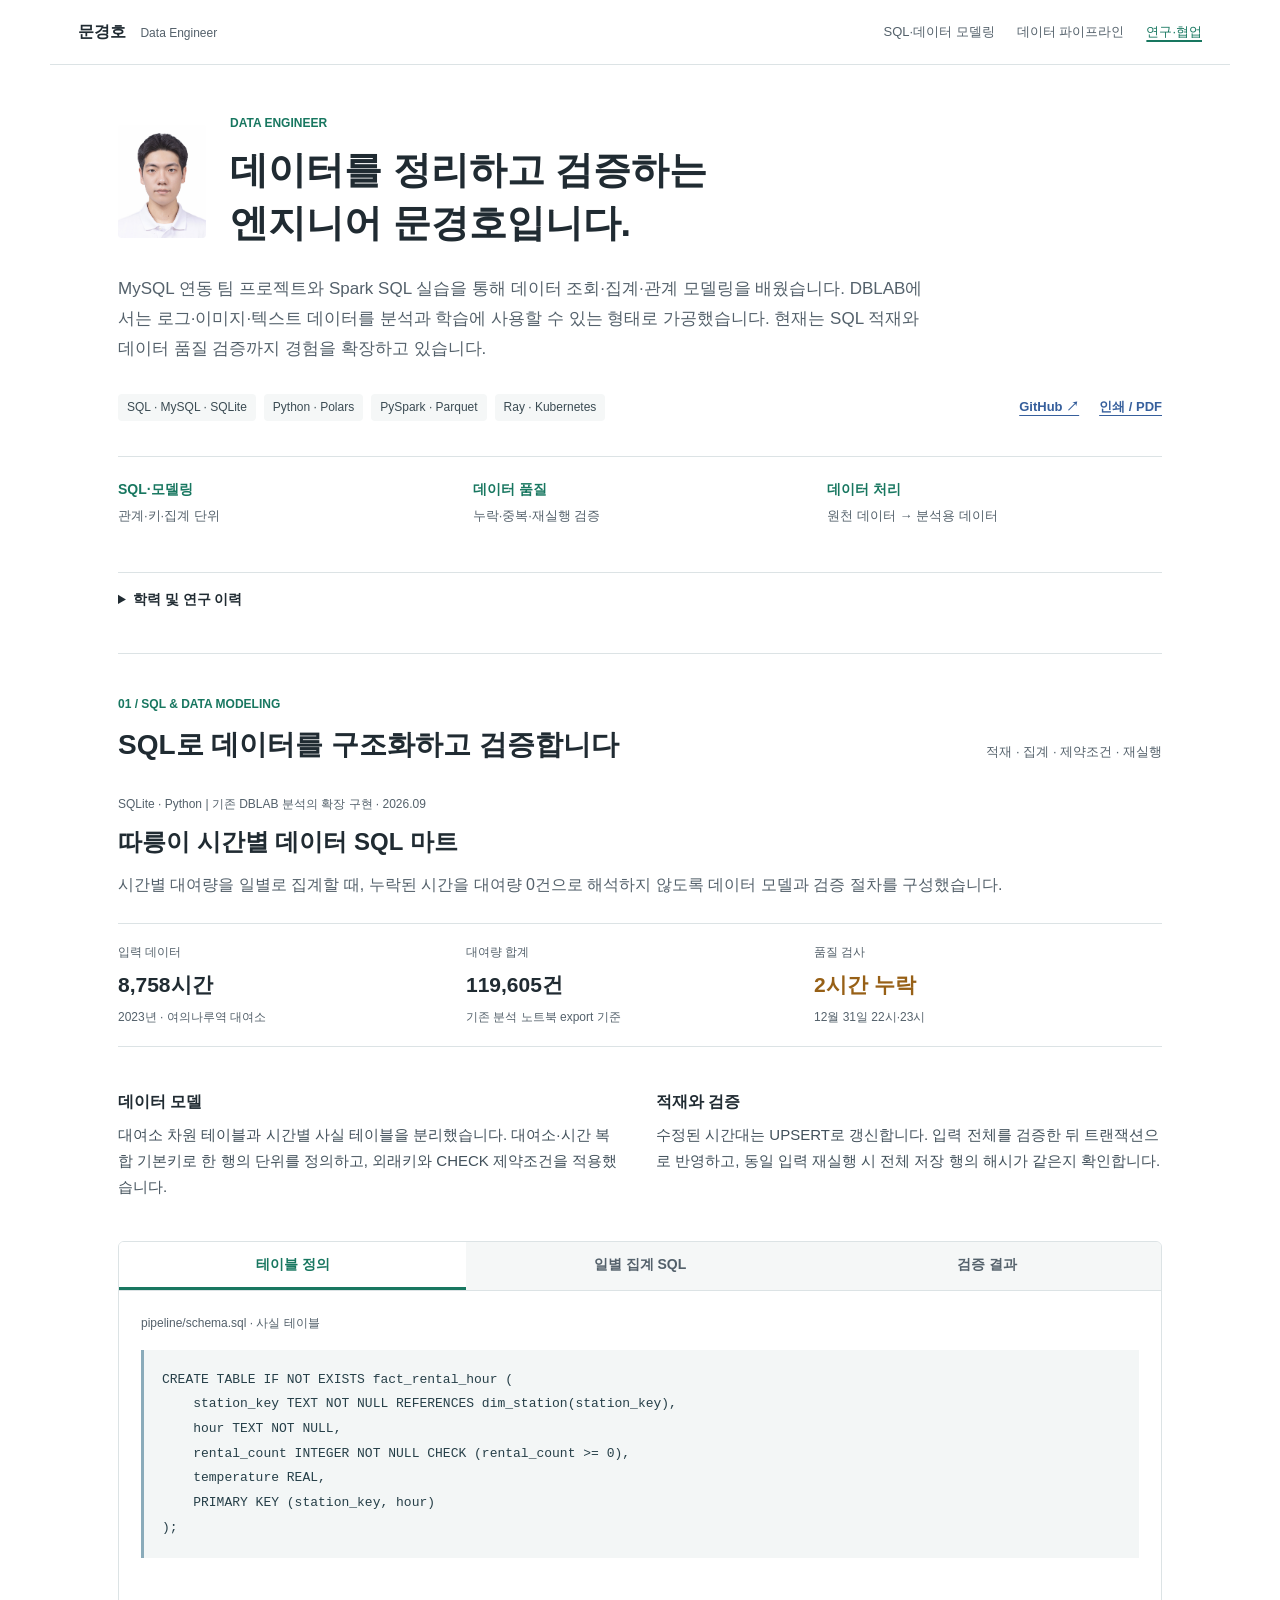
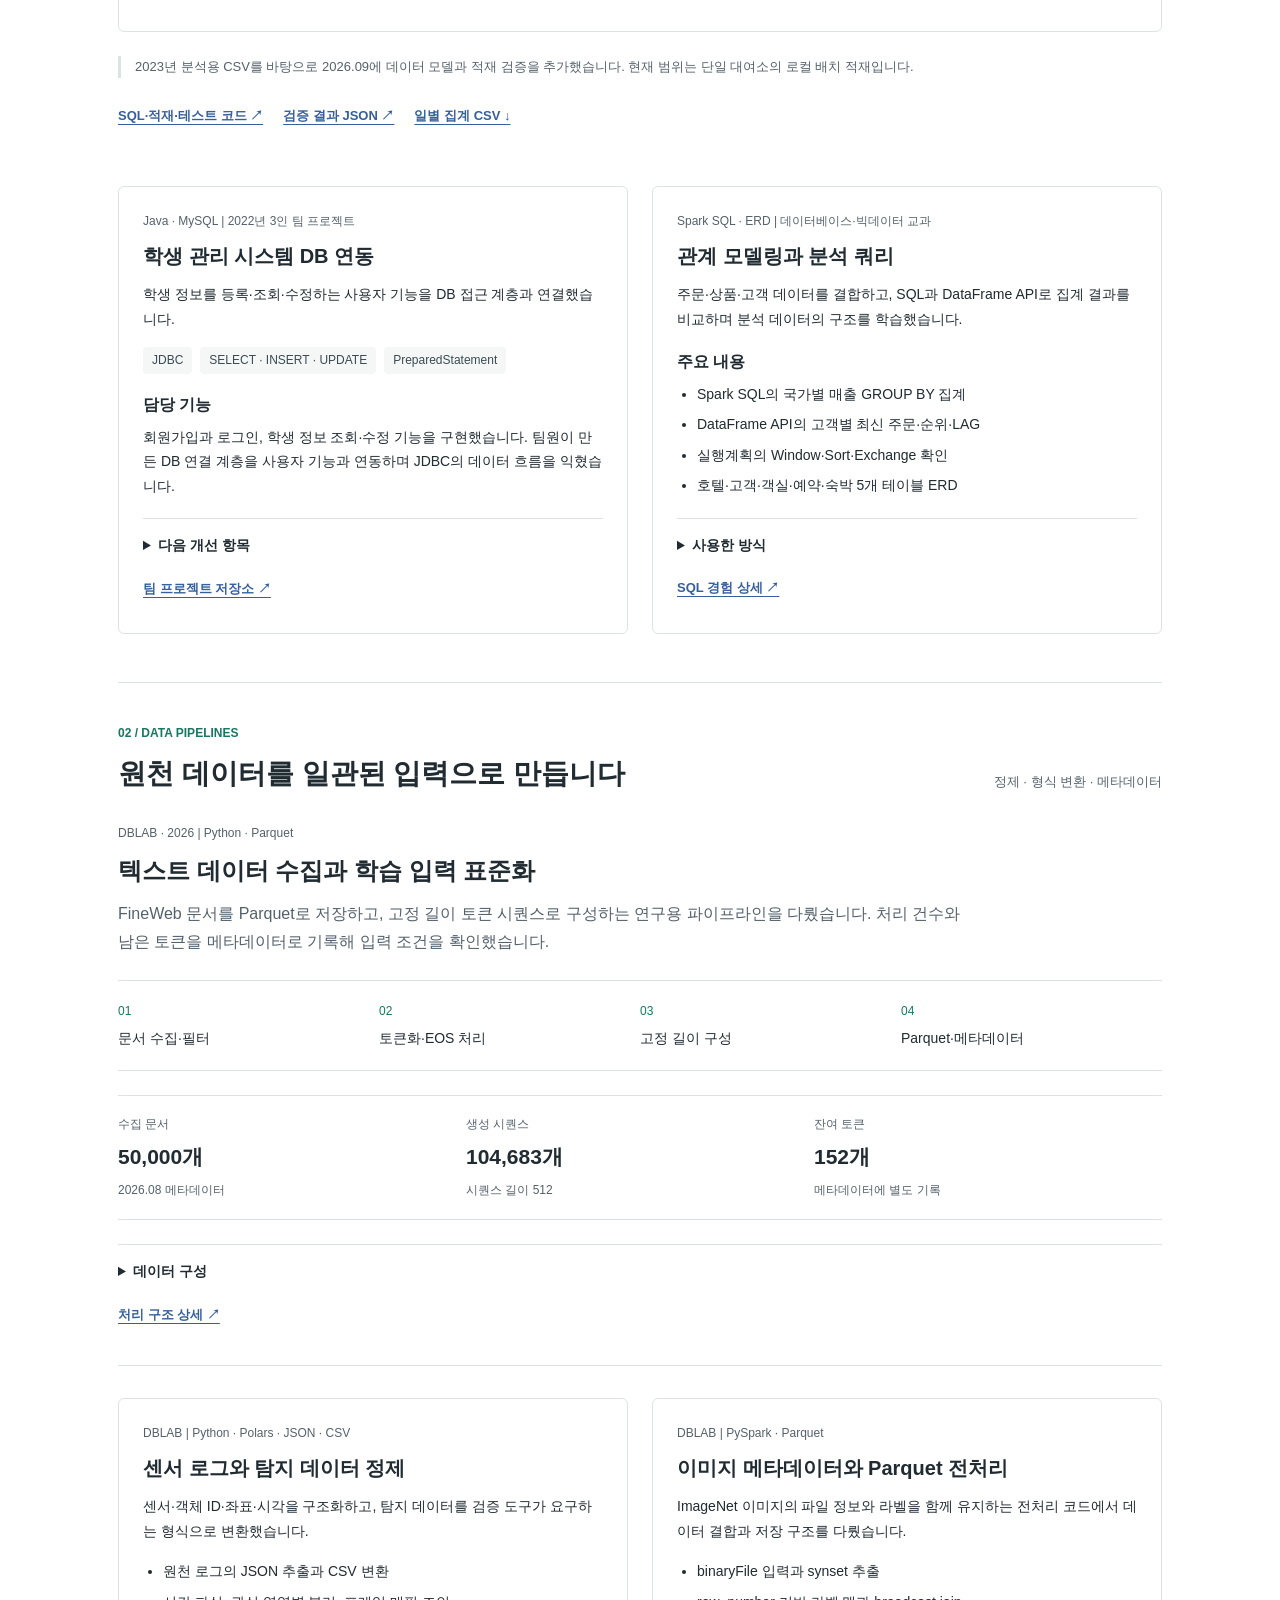
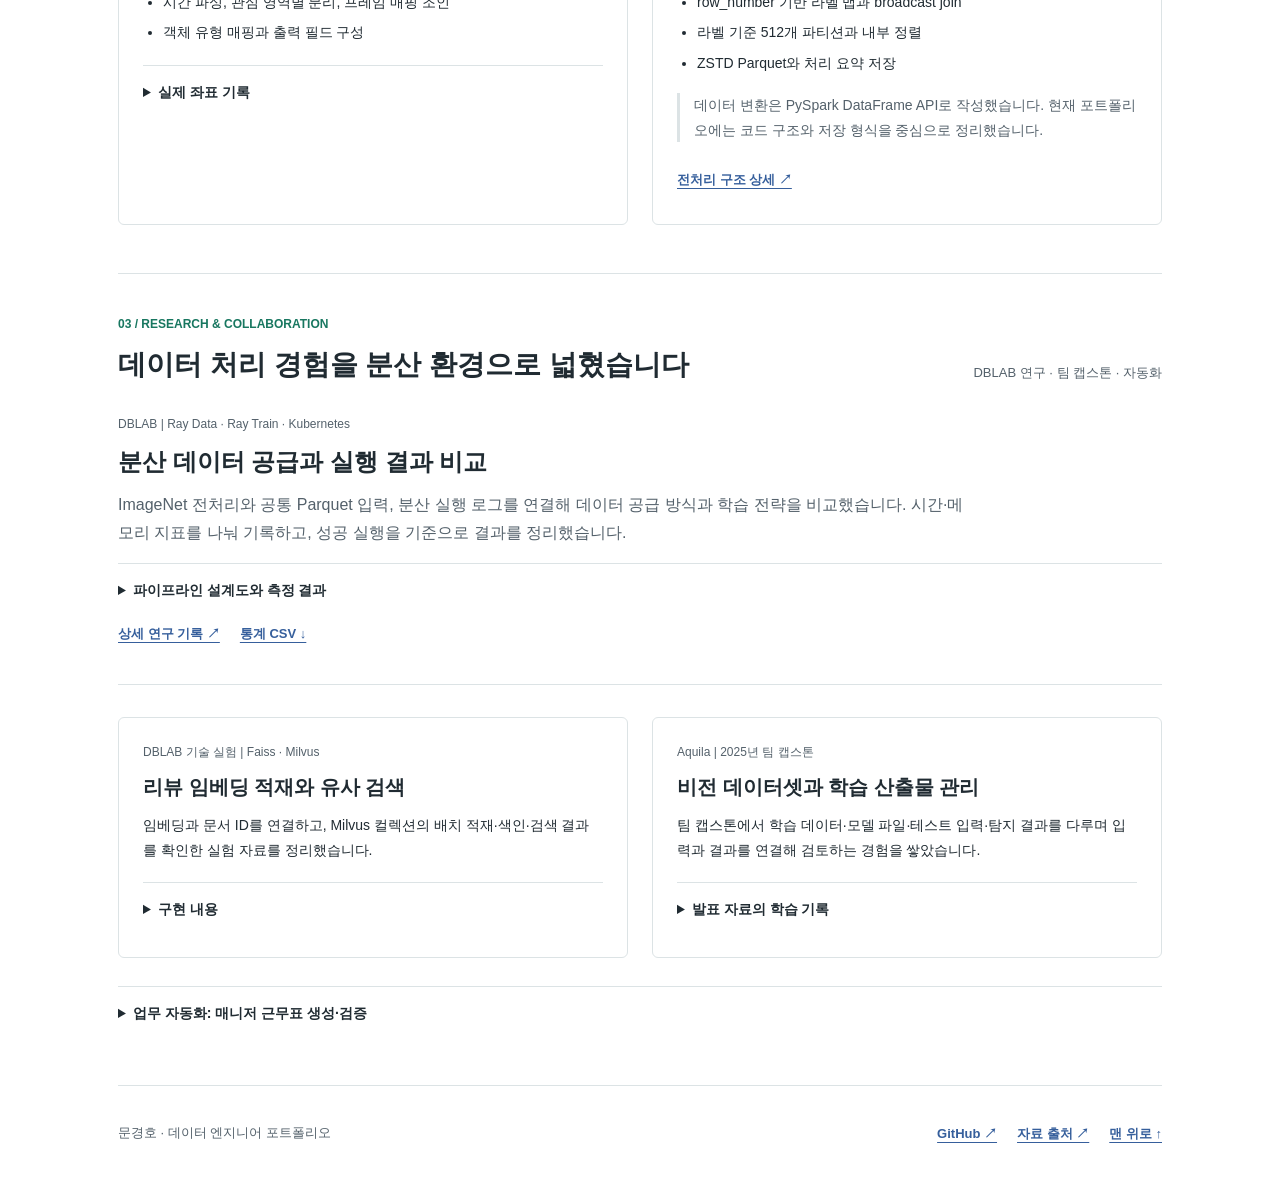
==== commit d07e8f54: "Refine portfolio copy for a natural applicant voice" ====
--- a/index.html
+++ b/index.html
@@ -45,30 +45,30 @@
 GROUP BY station_key, substr(hour, 1, 10);</code></pre><p>대여량 합계와 관측 시간 수를 함께 집계해 불완전한 날짜를 구분합니다.</p></section>
           <section class="tab-panel" role="tabpanel" id="panel-quality" aria-labelledby="tab-quality" tabindex="0" hidden><p class="code-caption">로컬 검증 기록 · SQLite / Python unittest</p><dl class="quality-list"><div><dt>기대 시간 / 관측 시간</dt><dd>8,760 / 8,758</dd></div><div><dt>동일 입력 재실행</dt><dd>저장 행 해시 일치</dd></div><div><dt>수정 데이터 재적재</dt><dd>해당 시간대 갱신 · 나머지 보존</dd></div><div><dt>잘못된 입력</dt><dd>중복 시간·음수·비정수·NaN 거부</dd></div><div><dt>잘못된 배치 반영</dt><dd>기존 데이터 부분 변경 방지</dd></div></dl></section>
         </div>
-        <p class="scope-note">기존 분석 이후 2026.09에 Codex와 함께 구현·검증한 확장 프로젝트입니다. 원천 대여 이력 전체 재검증, 운영 스케줄링, 동시성 검증은 포함하지 않습니다.</p>
+        <p class="scope-note">2023년 분석용 CSV를 바탕으로 2026.09에 데이터 모델과 적재 검증을 추가했습니다. 현재 범위는 단일 대여소의 로컬 배치 적재입니다.</p>
         <div class="links"><a href="https://github.com/k0ho817/data-engineering-portfolio/tree/main/pipeline">SQL·적재·테스트 코드 ↗</a><a href="assets/bike-quality.json">검증 결과 JSON ↗</a><a href="assets/bike-daily.csv" download>일별 집계 CSV ↓</a></div>
       </article>
       <div class="project-grid">
-        <article id="mysql" class="project-card"><p class="meta">Java · MySQL | 2022년 팀 프로젝트</p><h3>학생 관리 시스템 DB 연동</h3><p>학생 정보를 등록·조회·수정하는 사용자 기능을 DB 접근 계층과 연결했습니다.</p><div class="skills"><span>JDBC</span><span>SELECT · INSERT · UPDATE</span><span>PreparedStatement</span></div><h4>본인 기여</h4><p>회원가입·로그인, 학생 정보 조회·수정 기능 관련 커밋을 남겼습니다. SQL 및 DB 연결 계층은 팀원이 구현한 부분과 구분합니다.</p><details><summary>구현에서 배운 점과 개선 과제</summary><div class="detail-content"><p>사용자 입력이 조회 조건과 갱신 값으로 전달되는 흐름을 익혔습니다. 전체 학생 조회는 학번 목록 이후 학생별 조회를 반복하는 구조입니다. 일괄 조회 전환과 쿼리 수 비교는 후속 개선 과제이며, 완료된 성능 개선으로 제시하지 않습니다.</p></div></details><div class="links"><a href="https://github.com/KNUTPatAMat/Integrated-Information-Student-Management-System">팀 프로젝트 저장소 ↗</a></div></article>
-        <article id="sql-study" class="project-card"><p class="meta">Spark SQL · ERD | 교과 실습·설계 과제</p><h3>관계 모델링과 분석 쿼리</h3><p>주문·상품·고객 데이터를 결합하고, SQL과 DataFrame API로 집계 결과를 비교하며 분석 데이터의 구조를 학습했습니다.</p><h4>학습 범위</h4><ul><li>Spark SQL의 국가별 매출 GROUP BY 집계</li><li>DataFrame API의 고객별 최신 주문·순위·LAG</li><li>실행계획의 Window·Sort·Exchange 확인</li><li>호텔·고객·객실·예약·숙박 5개 테이블 ERD</li></ul><details><summary>실습과 구현의 범위</summary><div class="detail-content"><p>수업 제공 코드와 풀이가 포함된 학습 자료입니다. 윈도우 함수 풀이 상당 부분은 PySpark API이며, 호텔 ERD는 설계 과제입니다. 독립 서비스 구축이나 SQL 성능 최적화 실적으로 표시하지 않습니다.</p></div></details><div class="links"><a href="reports/sql-experience.md">구현·학습 범위 기록 ↗</a></div></article>
+        <article id="mysql" class="project-card"><p class="meta">Java · MySQL | 2022년 3인 팀 프로젝트</p><h3>학생 관리 시스템 DB 연동</h3><p>학생 정보를 등록·조회·수정하는 사용자 기능을 DB 접근 계층과 연결했습니다.</p><div class="skills"><span>JDBC</span><span>SELECT · INSERT · UPDATE</span><span>PreparedStatement</span></div><h4>담당 기능</h4><p>회원가입과 로그인, 학생 정보 조회·수정 기능을 구현했습니다. 팀원이 만든 DB 연결 계층을 사용자 기능과 연동하며 JDBC의 데이터 흐름을 익혔습니다.</p><details><summary>다음 개선 항목</summary><div class="detail-content"><p>현재 전체 학생 조회는 학번 목록을 가져온 뒤 학생별 상세 정보를 반복 조회합니다. 다음 단계에서는 JOIN 또는 단일 조회로 바꾸고 실행 쿼리 수와 응답 시간을 비교할 계획입니다.</p></div></details><div class="links"><a href="https://github.com/KNUTPatAMat/Integrated-Information-Student-Management-System">팀 프로젝트 저장소 ↗</a></div></article>
+        <article id="sql-study" class="project-card"><p class="meta">Spark SQL · ERD | 데이터베이스·빅데이터 교과</p><h3>관계 모델링과 분석 쿼리</h3><p>주문·상품·고객 데이터를 결합하고, SQL과 DataFrame API로 집계 결과를 비교하며 분석 데이터의 구조를 학습했습니다.</p><h4>주요 내용</h4><ul><li>Spark SQL의 국가별 매출 GROUP BY 집계</li><li>DataFrame API의 고객별 최신 주문·순위·LAG</li><li>실행계획의 Window·Sort·Exchange 확인</li><li>호텔·고객·객실·예약·숙박 5개 테이블 ERD</li></ul><details><summary>사용한 방식</summary><div class="detail-content"><p>국가별 매출 집계는 Spark SQL로 작성했고, 최신 주문·순위·시계열 처리는 PySpark DataFrame API로 풀었습니다. 호텔 예약 도메인은 요구사항을 5개 테이블과 관계로 모델링했습니다.</p></div></details><div class="links"><a href="reports/sql-experience.md">SQL 경험 상세 ↗</a></div></article>
       </div>
     </section>
     <section id="engineering" class="portfolio-section">
       <div class="section-heading"><div><p class="eyebrow">02 / DATA PIPELINES</p><h2>원천 데이터를 일관된 입력으로 만듭니다</h2></div><p>정제 · 형식 변환 · 메타데이터</p></div>
-      <article id="fineweb" class="analysis-project"><p class="meta">DBLAB 연구용 구현 자료 · 2026 | Python · Parquet</p><h3>텍스트 데이터 수집과 학습 입력 표준화</h3><p>FineWeb 문서를 Parquet로 저장하고, 고정 길이 토큰 시퀀스로 구성하는 연구용 파이프라인을 다뤘습니다. 처리 건수와 남은 토큰을 메타데이터로 기록해 입력 조건을 확인했습니다.</p><ol class="pipeline-flow" aria-label="텍스트 처리 과정"><li><span>01</span>문서 수집·필터</li><li><span>02</span>토큰화·EOS 처리</li><li><span>03</span>고정 길이 구성</li><li><span>04</span>Parquet·메타데이터</li></ol><div class="project-facts"><div><span>수집 문서</span><strong>50,000개</strong><small>저장된 메타데이터 기준</small></div><div><span>생성 시퀀스</span><strong>104,683개</strong><small>시퀀스 길이 512</small></div><div><span>잔여 토큰</span><strong>152개</strong><small>출력 제외 수량 별도 기록</small></div></div><details><summary>입력 조건과 확인 범위</summary><div class="detail-content"><p>최소 문서 길이, 토크나이저, EOS 사용 여부, 시퀀스 길이를 기록했습니다. 위 수치는 공유 저장소의 2026.08 메타데이터이며 전체 Parquet를 재집계한 값은 아닙니다. 연구실 공동 자료의 개인별 기여율이나 단독 구축 성과를 의미하지 않습니다.</p></div></details><div class="links"><a href="reports/data-pipelines.md">처리 구조·근거 기록 ↗</a></div></article>
+      <article id="fineweb" class="analysis-project"><p class="meta">DBLAB · 2026 | Python · Parquet</p><h3>텍스트 데이터 수집과 학습 입력 표준화</h3><p>FineWeb 문서를 Parquet로 저장하고, 고정 길이 토큰 시퀀스로 구성하는 연구용 파이프라인을 다뤘습니다. 처리 건수와 남은 토큰을 메타데이터로 기록해 입력 조건을 확인했습니다.</p><ol class="pipeline-flow" aria-label="텍스트 처리 과정"><li><span>01</span>문서 수집·필터</li><li><span>02</span>토큰화·EOS 처리</li><li><span>03</span>고정 길이 구성</li><li><span>04</span>Parquet·메타데이터</li></ol><div class="project-facts"><div><span>수집 문서</span><strong>50,000개</strong><small>2026.08 메타데이터</small></div><div><span>생성 시퀀스</span><strong>104,683개</strong><small>시퀀스 길이 512</small></div><div><span>잔여 토큰</span><strong>152개</strong><small>메타데이터에 별도 기록</small></div></div><details><summary>데이터 구성</summary><div class="detail-content"><p>최소 글자 수 256을 기준으로 문서 50,000개를 수집하고 EOS 토큰을 붙여 길이 512의 학습 입력으로 구성했습니다. 처리 결과는 생성 시각, 토크나이저, 입력 문서 수, 시퀀스 수와 함께 저장했습니다.</p></div></details><div class="links"><a href="reports/data-pipelines.md">처리 구조 상세 ↗</a></div></article>
       <div class="project-grid">
-        <article id="log-etl" class="project-card"><p class="meta">DBLAB | Python · Polars · JSON · CSV</p><h3>센서 로그와 탐지 데이터 정제</h3><p>센서·객체 ID·좌표·시각을 구조화하고, 탐지 데이터를 검증 도구가 요구하는 형식으로 변환했습니다.</p><ul><li>원천 로그의 JSON 추출과 CSV 변환</li><li>시간 파싱, 관심 영역별 분리, 프레임 매핑 조인</li><li>객체 유형 매핑과 출력 필드 구성</li></ul><details><summary>실제 좌표 기록</summary><div class="detail-content"><figure><a href="assets/trajectory-recorded.png" data-lightbox><img loading="lazy" src="assets/trajectory-recorded.png" width="1620" height="1080" alt="원본 궤적 기록에서 추출한 버스 객체 790의 좌표 231개" /></a><figcaption>원본 첫 10,000행에서 추출한 객체 790의 좌표 231개. 보간하지 않은 표본입니다.</figcaption></figure><p>로그 변환과 탐지 검증 입력 생성은 각각의 작업 자료이며, 하나의 자동 운영 파이프라인으로 통합했다고 주장하지 않습니다.</p><a href="assets/trajectory-sample.csv" download>좌표 표본 CSV ↓</a></div></details></article>
-        <article id="spark" class="project-card"><p class="meta">DBLAB 연구용 구현 자료 | PySpark</p><h3>이미지 메타데이터와 Parquet 전처리</h3><p>ImageNet 이미지의 파일 정보와 라벨을 함께 유지하는 전처리 코드에서 데이터 결합과 저장 구조를 다뤘습니다.</p><ul><li>binaryFile 입력과 synset 추출</li><li>row_number 기반 라벨 맵과 broadcast join</li><li>파티셔닝·내부 정렬·ZSTD Parquet 출력</li><li>처리 건수·라벨 수·바이트 수 요약</li></ul><p class="scope-note">PySpark DataFrame API 구현입니다. 코드의 512개 파티션 설정을 실제 출력 파일 수로 간주하지 않으며, 완료 처리량·속도 개선 수치는 제시하지 않습니다.</p><div class="links"><a href="reports/data-pipelines.md">구현 범위·근거 기록 ↗</a></div></article>
+        <article id="log-etl" class="project-card"><p class="meta">DBLAB | Python · Polars · JSON · CSV</p><h3>센서 로그와 탐지 데이터 정제</h3><p>센서·객체 ID·좌표·시각을 구조화하고, 탐지 데이터를 검증 도구가 요구하는 형식으로 변환했습니다.</p><ul><li>원천 로그의 JSON 추출과 CSV 변환</li><li>시간 파싱, 관심 영역별 분리, 프레임 매핑 조인</li><li>객체 유형 매핑과 출력 필드 구성</li></ul><details><summary>실제 좌표 기록</summary><div class="detail-content"><figure><a href="assets/trajectory-recorded.png" data-lightbox><img loading="lazy" src="assets/trajectory-recorded.png" width="1620" height="1080" alt="원본 궤적 기록에서 추출한 버스 객체 790의 좌표 231개" /></a><figcaption>원본 첫 10,000행에서 추출한 객체 790의 좌표 231개입니다.</figcaption></figure><p>로그 구조화와 탐지 검증 입력 변환을 각각 수행했고, 좌표 표본을 함께 남겨 결과를 확인했습니다.</p><a href="assets/trajectory-sample.csv" download>좌표 표본 CSV ↓</a></div></details></article>
+        <article id="spark" class="project-card"><p class="meta">DBLAB | PySpark · Parquet</p><h3>이미지 메타데이터와 Parquet 전처리</h3><p>ImageNet 이미지의 파일 정보와 라벨을 함께 유지하는 전처리 코드에서 데이터 결합과 저장 구조를 다뤘습니다.</p><ul><li>binaryFile 입력과 synset 추출</li><li>row_number 기반 라벨 맵과 broadcast join</li><li>라벨 기준 512개 파티션과 내부 정렬</li><li>ZSTD Parquet와 처리 요약 저장</li></ul><p class="scope-note">데이터 변환은 PySpark DataFrame API로 작성했습니다. 현재 포트폴리오에는 코드 구조와 저장 형식을 중심으로 정리했습니다.</p><div class="links"><a href="reports/data-pipelines.md">전처리 구조 상세 ↗</a></div></article>
       </div>
     </section>
     <section id="research" class="portfolio-section">
       <div class="section-heading"><div><p class="eyebrow">03 / RESEARCH &amp; COLLABORATION</p><h2>데이터 처리 경험을 분산 환경으로 넓혔습니다</h2></div><p>DBLAB 연구 · 팀 캡스톤 · 자동화</p></div>
-      <article id="dblab" class="analysis-project"><p class="meta">DBLAB | Ray Data · Ray Train · Kubernetes</p><h3>분산 데이터 공급과 실행 결과 비교</h3><p>ImageNet 전처리와 공통 Parquet 입력, 분산 실행 로그를 연결해 데이터 공급 방식과 학습 전략을 비교했습니다. 시간·메모리 지표를 구분하고, 실패 실행과 정상 결과를 분리해 해석했습니다.</p><details><summary>파이프라인 설계도와 측정 결과</summary><div class="detail-content"><figure><a href="assets/imagenet-pipeline.png" data-lightbox><img loading="lazy" src="assets/imagenet-pipeline.png" width="8044" height="2150" alt="ImageNet 전처리에서 Parquet와 Ray Train을 거쳐 실행 보고서로 이어지는 원본 파이프라인" /></a><figcaption>2026.04 연구 자료의 원본 설계도. 아래 언어모델 실험과는 모델·데이터·조건이 다릅니다.</figcaption></figure><figure id="benchmark"><a href="assets/qlora-wall-time.png" data-lightbox><img loading="lazy" src="assets/qlora-wall-time.png" width="1800" height="828" alt="네 QLoRA 조건의 실행 시간 평균과 95퍼센트 신뢰구간" /></a><figcaption>QLoRA 성공 실행의 외부 시간. 조건별 반복 수가 다르며 일반적인 프레임워크 우열을 의미하지 않습니다.</figcaption></figure><p>Ray Data FSDP2의 외부 시간은 타이머가 있는 3회만 집계했습니다. 4월 ImageNet, 5월 ViT, 이후 언어모델 결과를 하나의 개선율로 합치지 않았습니다.</p></div></details><div class="links"><a href="reports/dblab.md">상세 연구 기록 ↗</a><a href="assets/benchmark-statistics.csv" download>통계 CSV ↓</a></div></article>
+      <article id="dblab" class="analysis-project"><p class="meta">DBLAB | Ray Data · Ray Train · Kubernetes</p><h3>분산 데이터 공급과 실행 결과 비교</h3><p>ImageNet 전처리와 공통 Parquet 입력, 분산 실행 로그를 연결해 데이터 공급 방식과 학습 전략을 비교했습니다. 시간·메모리 지표를 나눠 기록하고, 성공 실행을 기준으로 결과를 정리했습니다.</p><details><summary>파이프라인 설계도와 측정 결과</summary><div class="detail-content"><figure><a href="assets/imagenet-pipeline.png" data-lightbox><img loading="lazy" src="assets/imagenet-pipeline.png" width="8044" height="2150" alt="ImageNet 전처리에서 Parquet와 Ray Train을 거쳐 실행 보고서로 이어지는 원본 파이프라인" /></a><figcaption>2026.04 ImageNet 전처리와 분산 학습 파이프라인 설계도입니다.</figcaption></figure><figure id="benchmark"><a href="assets/qlora-wall-time.png" data-lightbox><img loading="lazy" src="assets/qlora-wall-time.png" width="1800" height="828" alt="네 QLoRA 조건의 실행 시간 평균과 95퍼센트 신뢰구간" /></a><figcaption>2026.08~09 QLoRA 성공 실행의 외부 시간과 95% 신뢰구간입니다.</figcaption></figure><p>ImageNet과 언어모델 실험은 각각의 데이터·모델 조건에 맞춰 분석했습니다. Ray Data FSDP2의 외부 시간은 타이머가 기록된 3회를 사용했습니다.</p></div></details><div class="links"><a href="reports/dblab.md">상세 연구 기록 ↗</a><a href="assets/benchmark-statistics.csv" download>통계 CSV ↓</a></div></article>
       <div class="project-grid">
-        <article id="vector" class="project-card"><p class="meta">DBLAB 기술 실험 | Faiss · Milvus</p><h3>리뷰 임베딩 적재와 유사 검색</h3><p>임베딩과 문서 ID를 연결하고, Milvus 컬렉션의 배치 적재·색인·검색 결과를 확인한 실험 자료를 정리했습니다.</p><details><summary>실험 범위</summary><div class="detail-content"><p>GPU_BRUTE_FORCE·GPU_IVF_FLAT·GPU_IVF_PQ·HNSW의 저장된 검색 결과가 있습니다. 단일 질의 시간을 반복 벤치마크나 검색 정확도로 해석하지 않습니다. 관계형 SQL 경험과도 구분합니다.</p></div></details></article>
+        <article id="vector" class="project-card"><p class="meta">DBLAB 기술 실험 | Faiss · Milvus</p><h3>리뷰 임베딩 적재와 유사 검색</h3><p>임베딩과 문서 ID를 연결하고, Milvus 컬렉션의 배치 적재·색인·검색 결과를 확인한 실험 자료를 정리했습니다.</p><details><summary>구현 내용</summary><div class="detail-content"><p>GPU_BRUTE_FORCE·GPU_IVF_FLAT·GPU_IVF_PQ·HNSW 색인을 만들고 같은 질의의 상위 5개 리뷰와 검색 시간을 기록했습니다. 다음 단계는 반복 질의와 Recall@k를 이용한 성능 비교입니다.</p></div></details></article>
         <article id="aquila" class="project-card"><p class="meta">Aquila | 2025년 팀 캡스톤</p><h3>비전 데이터셋과 학습 산출물 관리</h3><p>팀 캡스톤에서 학습 데이터·모델 파일·테스트 입력·탐지 결과를 다루며 입력과 결과를 연결해 검토하는 경험을 쌓았습니다.</p><details><summary>발표 자료의 학습 기록</summary><div class="detail-content"><figure><a href="assets/aquila-29.png" data-lightbox><img loading="lazy" src="assets/aquila-29.png" width="870" height="435" alt="Aquila 발표 자료의 학습 손실과 검증 지표" /></a><figcaption>팀 캡스톤 최종 발표 자료의 원본 이미지. 데이터셋 내부 검증 결과입니다.</figcaption></figure></div></details></article>
       </div>
-      <details class="learning"><summary>업무 자동화: 매니저 근무표 생성·검증</summary><div class="detail-content"><p>Python으로 근무 규칙을 표현하고 후보 생성·점수화·검증·Excel 출력을 모듈로 분리했습니다. 규칙 위반과 미배정 여부를 확인하는 검증 단계를 두었습니다. 실제 업무 시간 절감률은 별도로 측정하지 않았습니다.</p></div></details>
+      <details class="learning"><summary>업무 자동화: 매니저 근무표 생성·검증</summary><div class="detail-content"><p>Python으로 근무 규칙을 표현하고 후보 생성·점수화·검증·Excel 출력을 모듈로 분리했습니다. 규칙 위반과 미배정 내역은 콘솔과 Excel에 함께 기록해 최종 편성 전에 확인할 수 있게 했습니다.</p></div></details>
     </section>
     <footer><p>문경호 · 데이터 엔지니어 포트폴리오</p><div class="links"><a href="https://github.com/k0ho817">GitHub ↗</a><a href="ASSET_SOURCES.md">자료 출처 ↗</a><a href="#intro">맨 위로 ↑</a></div></footer>
   </main>
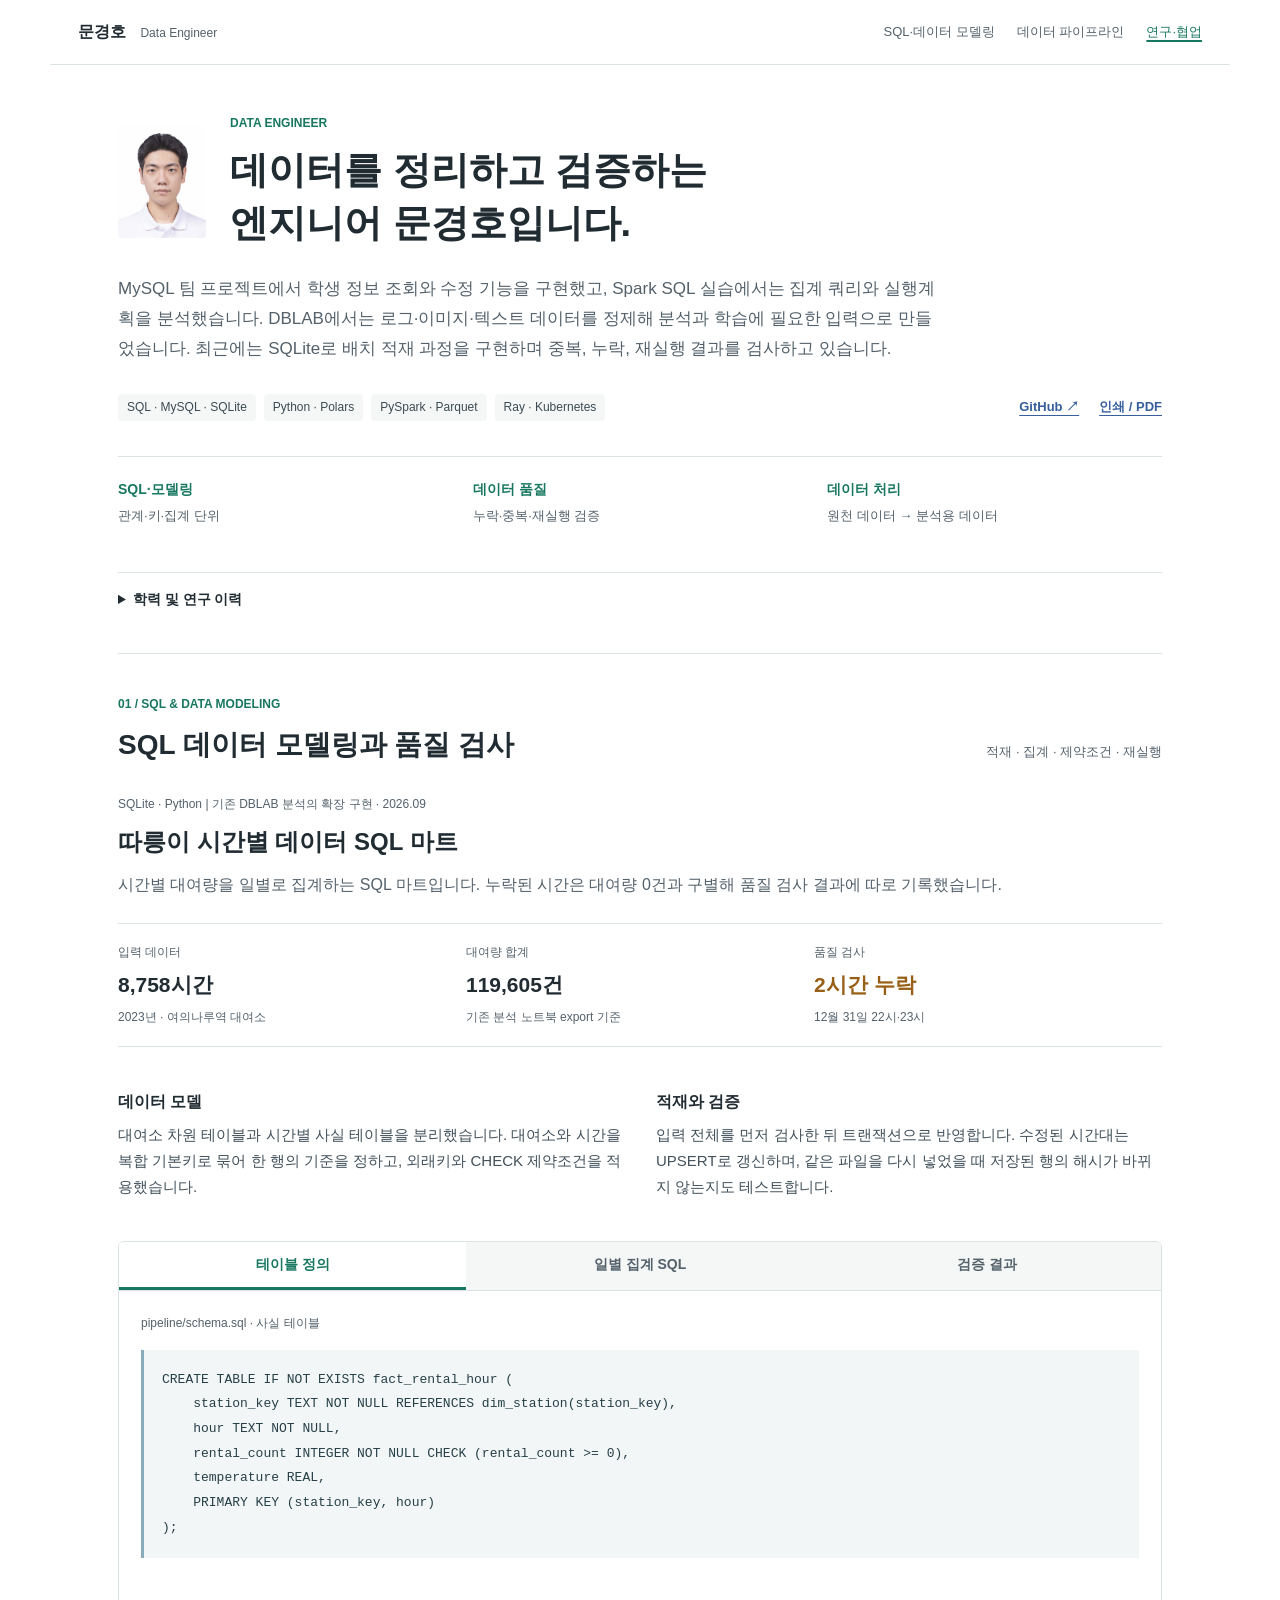
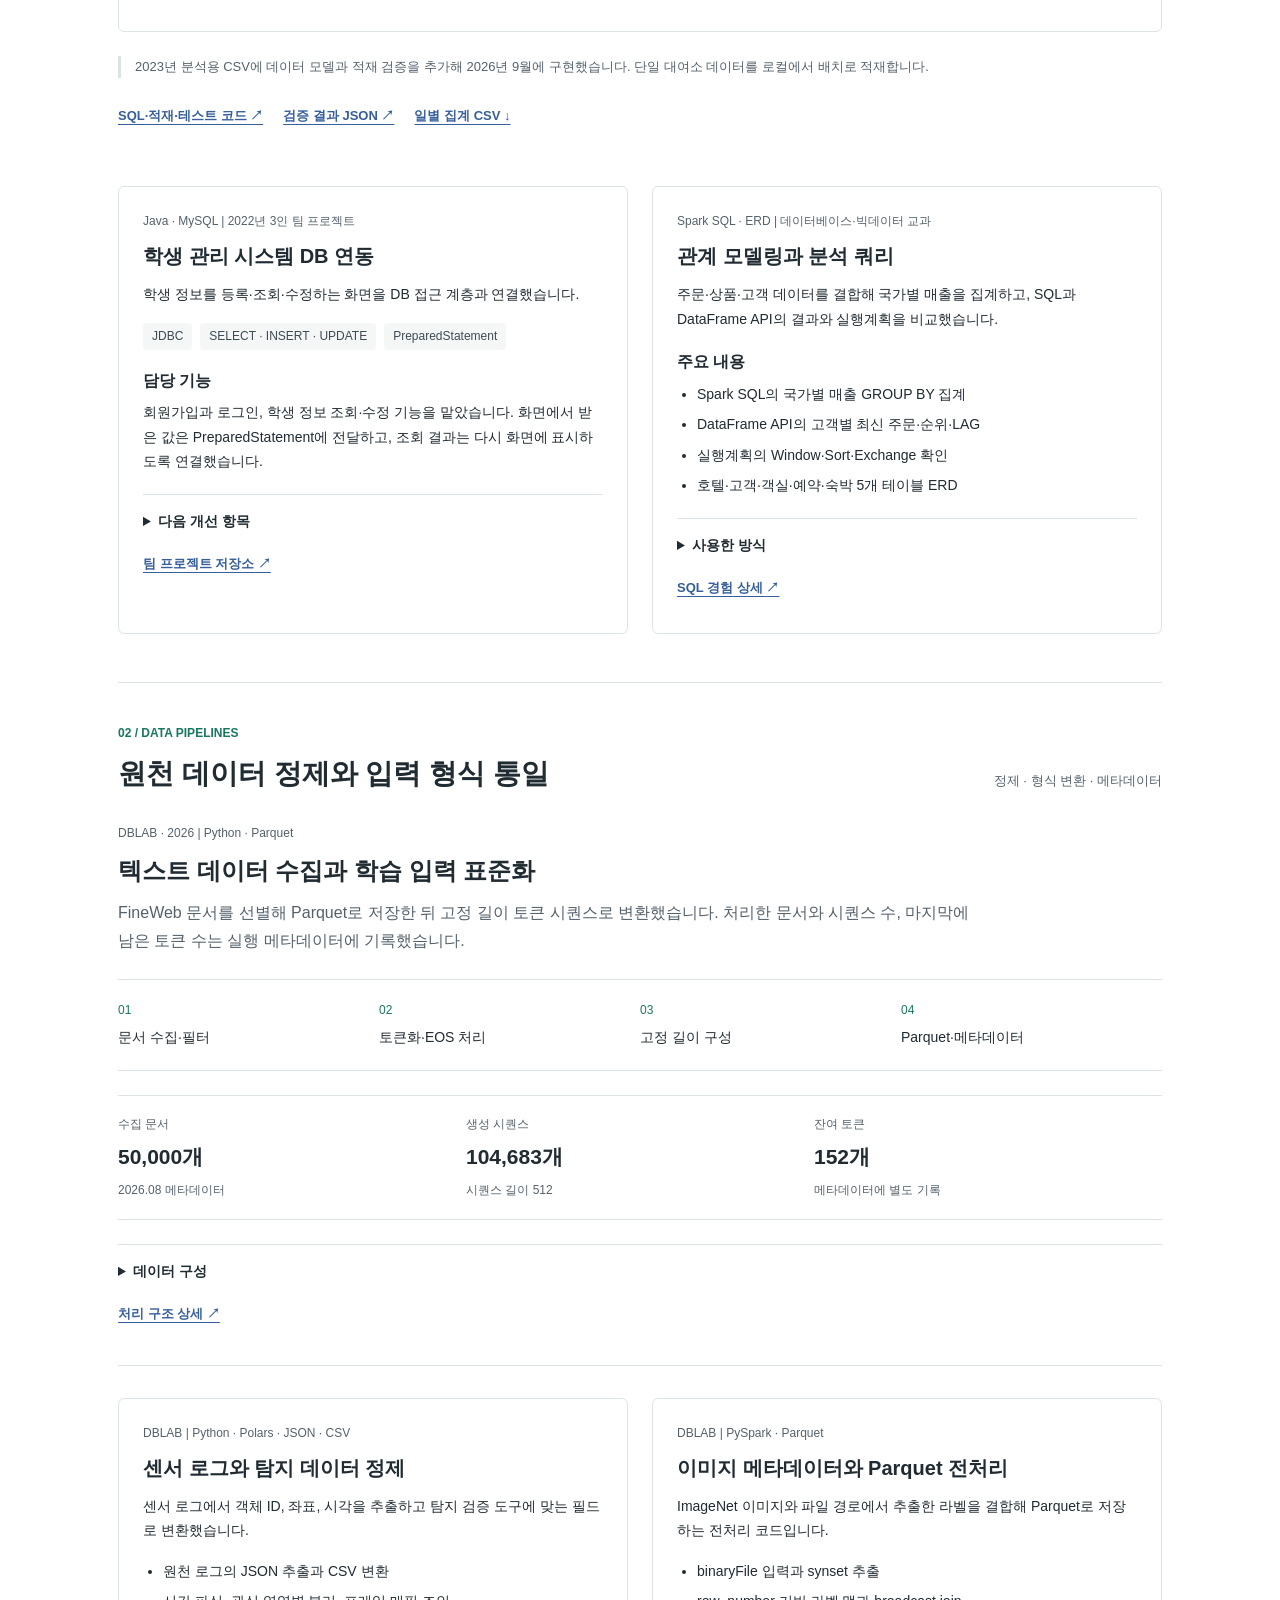
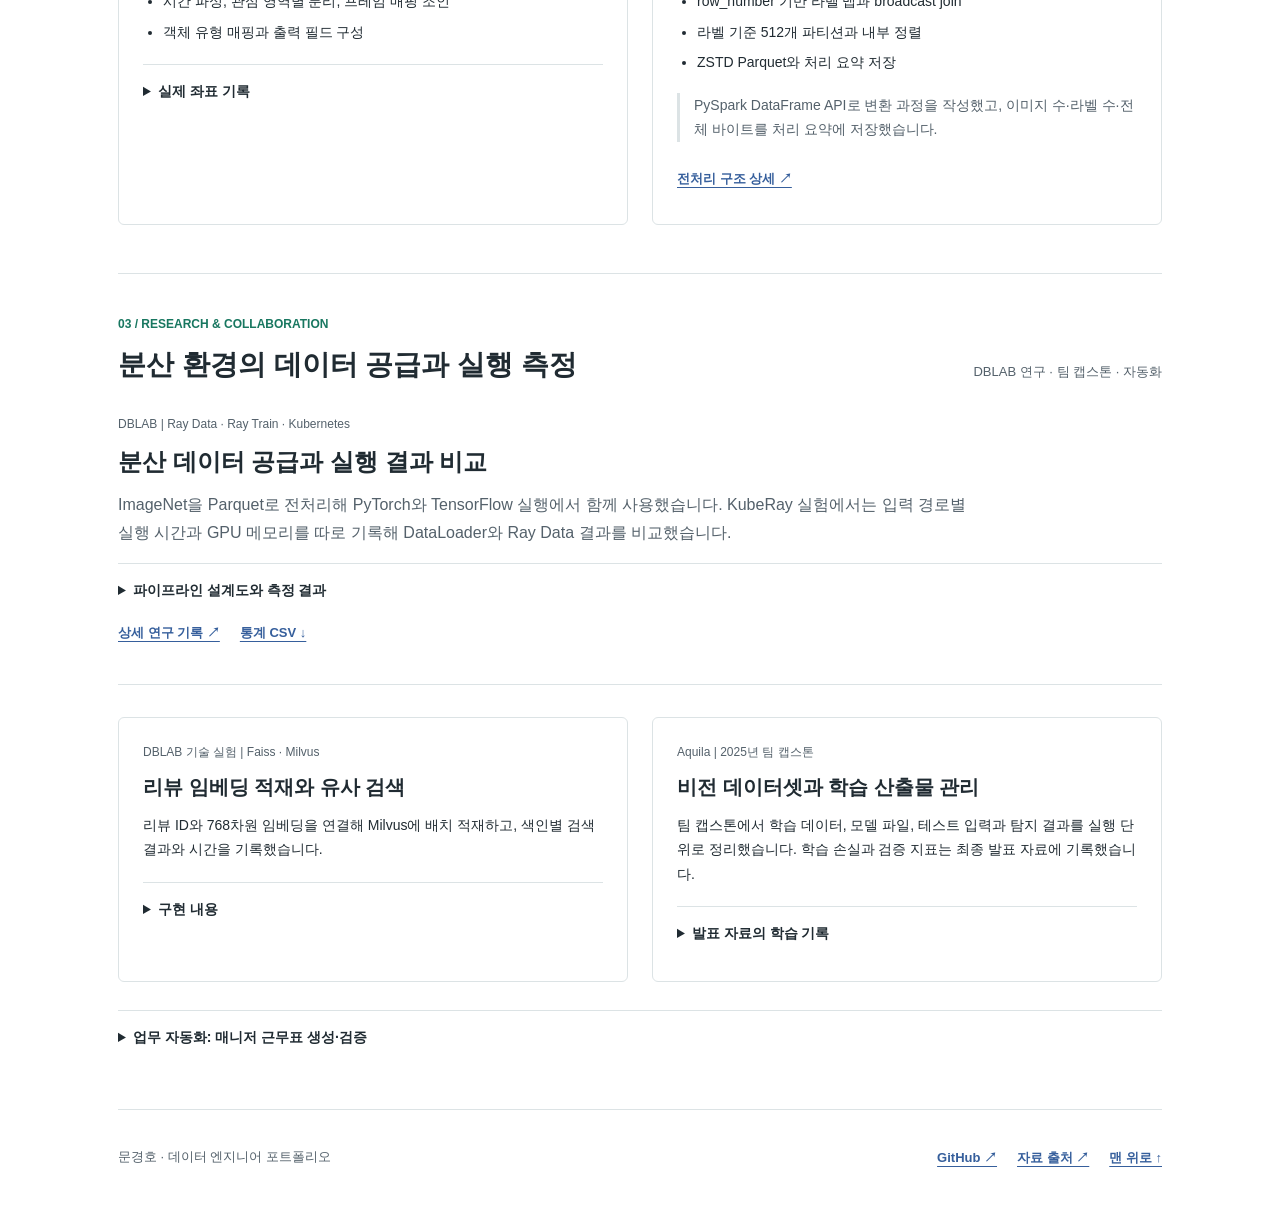
==== commit d1737098: "Humanize portfolio project descriptions" ====
--- a/index.html
+++ b/index.html
@@ -16,18 +16,18 @@
   <main>
     <section id="intro" class="intro">
       <div class="identity"><img src="profile.jpeg" alt="문경호 프로필 사진" width="88" height="113" /><div><p class="eyebrow">DATA ENGINEER</p><h1>데이터를 정리하고 검증하는<br class="desktop-break" /> 엔지니어 문경호입니다.</h1></div></div>
-      <p class="lead">MySQL 연동 팀 프로젝트와 Spark SQL 실습을 통해 데이터 조회·집계·관계 모델링을 배웠습니다. DBLAB에서는 로그·이미지·텍스트 데이터를 분석과 학습에 사용할 수 있는 형태로 가공했습니다. 현재는 SQL 적재와 데이터 품질 검증까지 경험을 확장하고 있습니다.</p>
+      <p class="lead">MySQL 팀 프로젝트에서 학생 정보 조회와 수정 기능을 구현했고, Spark SQL 실습에서는 집계 쿼리와 실행계획을 분석했습니다. DBLAB에서는 로그·이미지·텍스트 데이터를 정제해 분석과 학습에 필요한 입력으로 만들었습니다. 최근에는 SQLite로 배치 적재 과정을 구현하며 중복, 누락, 재실행 결과를 검사하고 있습니다.</p>
       <div class="intro-bottom"><div class="skills" aria-label="주요 기술"><span>SQL · MySQL · SQLite</span><span>Python · Polars</span><span>PySpark · Parquet</span><span>Ray · Kubernetes</span></div><div class="links"><a href="https://github.com/k0ho817">GitHub ↗</a><button type="button" id="print-page">인쇄 / PDF</button></div></div>
       <dl class="competency-strip"><div><dt>SQL·모델링</dt><dd>관계·키·집계 단위</dd></div><div><dt>데이터 품질</dt><dd>누락·중복·재실행 검증</dd></div><div><dt>데이터 처리</dt><dd>원천 데이터 → 분석용 데이터</dd></div></dl>
-      <details class="career"><summary>학력 및 연구 이력</summary><dl><dt>2024–현재</dt><dd>국립한국교통대학교 DBLAB · 학부연구생과정 및 학사후연구원</dd><dt>2026</dt><dd>국립한국교통대학교 컴퓨터공학과 졸업</dd><dt>2018</dt><dd>서울 신현고등학교 졸업</dd></dl></details>
+      <details class="career"><summary>학력 및 연구 이력</summary><dl><dt>2024~현재</dt><dd>국립한국교통대학교 DBLAB · 학부연구생과정 및 학사후연구원</dd><dt>2026</dt><dd>국립한국교통대학교 컴퓨터공학과 졸업</dd><dt>2018</dt><dd>서울 신현고등학교 졸업</dd></dl></details>
     </section>
     <section id="sql" class="portfolio-section">
-      <div class="section-heading"><div><p class="eyebrow">01 / SQL &amp; DATA MODELING</p><h2>SQL로 데이터를 구조화하고 검증합니다</h2></div><p>적재 · 집계 · 제약조건 · 재실행</p></div>
+      <div class="section-heading"><div><p class="eyebrow">01 / SQL &amp; DATA MODELING</p><h2>SQL 데이터 모델링과 품질 검사</h2></div><p>적재 · 집계 · 제약조건 · 재실행</p></div>
       <article id="bike" class="featured">
         <p class="meta">SQLite · Python | 기존 DBLAB 분석의 확장 구현 · 2026.09</p><h3>따릉이 시간별 데이터 SQL 마트</h3>
-        <p class="project-summary">시간별 대여량을 일별로 집계할 때, 누락된 시간을 대여량 0건으로 해석하지 않도록 데이터 모델과 검증 절차를 구성했습니다.</p>
+        <p class="project-summary">시간별 대여량을 일별로 집계하는 SQL 마트입니다. 누락된 시간은 대여량 0건과 구별해 품질 검사 결과에 따로 기록했습니다.</p>
         <div class="project-facts"><div><span>입력 데이터</span><strong>8,758시간</strong><small>2023년 · 여의나루역 대여소</small></div><div><span>대여량 합계</span><strong>119,605건</strong><small>기존 분석 노트북 export 기준</small></div><div><span>품질 검사</span><strong class="warning">2시간 누락</strong><small>12월 31일 22시·23시</small></div></div>
-        <div class="case-columns"><div><h4>데이터 모델</h4><p>대여소 차원 테이블과 시간별 사실 테이블을 분리했습니다. 대여소·시간 복합 기본키로 한 행의 단위를 정의하고, 외래키와 CHECK 제약조건을 적용했습니다.</p></div><div><h4>적재와 검증</h4><p>수정된 시간대는 UPSERT로 갱신합니다. 입력 전체를 검증한 뒤 트랜잭션으로 반영하고, 동일 입력 재실행 시 전체 저장 행의 해시가 같은지 확인합니다.</p></div></div>
+        <div class="case-columns"><div><h4>데이터 모델</h4><p>대여소 차원 테이블과 시간별 사실 테이블을 분리했습니다. 대여소와 시간을 복합 기본키로 묶어 한 행의 기준을 정하고, 외래키와 CHECK 제약조건을 적용했습니다.</p></div><div><h4>적재와 검증</h4><p>입력 전체를 먼저 검사한 뒤 트랜잭션으로 반영합니다. 수정된 시간대는 UPSERT로 갱신하며, 같은 파일을 다시 넣었을 때 저장된 행의 해시가 바뀌지 않는지도 테스트합니다.</p></div></div>
         <div class="sql-workbench">
           <div class="tab-list" role="tablist" aria-label="SQL 구현 자료"><button type="button" role="tab" id="tab-model" aria-controls="panel-model" aria-selected="true" tabindex="0">테이블 정의</button><button type="button" role="tab" id="tab-query" aria-controls="panel-query" aria-selected="false" tabindex="-1">일별 집계 SQL</button><button type="button" role="tab" id="tab-quality" aria-controls="panel-quality" aria-selected="false" tabindex="-1">검증 결과</button></div>
           <section class="tab-panel" role="tabpanel" id="panel-model" aria-labelledby="tab-model" tabindex="0"><p class="code-caption">pipeline/schema.sql · 사실 테이블</p><pre><code>CREATE TABLE IF NOT EXISTS fact_rental_hour (
@@ -45,30 +45,30 @@
 GROUP BY station_key, substr(hour, 1, 10);</code></pre><p>대여량 합계와 관측 시간 수를 함께 집계해 불완전한 날짜를 구분합니다.</p></section>
           <section class="tab-panel" role="tabpanel" id="panel-quality" aria-labelledby="tab-quality" tabindex="0" hidden><p class="code-caption">로컬 검증 기록 · SQLite / Python unittest</p><dl class="quality-list"><div><dt>기대 시간 / 관측 시간</dt><dd>8,760 / 8,758</dd></div><div><dt>동일 입력 재실행</dt><dd>저장 행 해시 일치</dd></div><div><dt>수정 데이터 재적재</dt><dd>해당 시간대 갱신 · 나머지 보존</dd></div><div><dt>잘못된 입력</dt><dd>중복 시간·음수·비정수·NaN 거부</dd></div><div><dt>잘못된 배치 반영</dt><dd>기존 데이터 부분 변경 방지</dd></div></dl></section>
         </div>
-        <p class="scope-note">2023년 분석용 CSV를 바탕으로 2026.09에 데이터 모델과 적재 검증을 추가했습니다. 현재 범위는 단일 대여소의 로컬 배치 적재입니다.</p>
+        <p class="scope-note">2023년 분석용 CSV에 데이터 모델과 적재 검증을 추가해 2026년 9월에 구현했습니다. 단일 대여소 데이터를 로컬에서 배치로 적재합니다.</p>
         <div class="links"><a href="https://github.com/k0ho817/data-engineering-portfolio/tree/main/pipeline">SQL·적재·테스트 코드 ↗</a><a href="assets/bike-quality.json">검증 결과 JSON ↗</a><a href="assets/bike-daily.csv" download>일별 집계 CSV ↓</a></div>
       </article>
       <div class="project-grid">
-        <article id="mysql" class="project-card"><p class="meta">Java · MySQL | 2022년 3인 팀 프로젝트</p><h3>학생 관리 시스템 DB 연동</h3><p>학생 정보를 등록·조회·수정하는 사용자 기능을 DB 접근 계층과 연결했습니다.</p><div class="skills"><span>JDBC</span><span>SELECT · INSERT · UPDATE</span><span>PreparedStatement</span></div><h4>담당 기능</h4><p>회원가입과 로그인, 학생 정보 조회·수정 기능을 구현했습니다. 팀원이 만든 DB 연결 계층을 사용자 기능과 연동하며 JDBC의 데이터 흐름을 익혔습니다.</p><details><summary>다음 개선 항목</summary><div class="detail-content"><p>현재 전체 학생 조회는 학번 목록을 가져온 뒤 학생별 상세 정보를 반복 조회합니다. 다음 단계에서는 JOIN 또는 단일 조회로 바꾸고 실행 쿼리 수와 응답 시간을 비교할 계획입니다.</p></div></details><div class="links"><a href="https://github.com/KNUTPatAMat/Integrated-Information-Student-Management-System">팀 프로젝트 저장소 ↗</a></div></article>
-        <article id="sql-study" class="project-card"><p class="meta">Spark SQL · ERD | 데이터베이스·빅데이터 교과</p><h3>관계 모델링과 분석 쿼리</h3><p>주문·상품·고객 데이터를 결합하고, SQL과 DataFrame API로 집계 결과를 비교하며 분석 데이터의 구조를 학습했습니다.</p><h4>주요 내용</h4><ul><li>Spark SQL의 국가별 매출 GROUP BY 집계</li><li>DataFrame API의 고객별 최신 주문·순위·LAG</li><li>실행계획의 Window·Sort·Exchange 확인</li><li>호텔·고객·객실·예약·숙박 5개 테이블 ERD</li></ul><details><summary>사용한 방식</summary><div class="detail-content"><p>국가별 매출 집계는 Spark SQL로 작성했고, 최신 주문·순위·시계열 처리는 PySpark DataFrame API로 풀었습니다. 호텔 예약 도메인은 요구사항을 5개 테이블과 관계로 모델링했습니다.</p></div></details><div class="links"><a href="reports/sql-experience.md">SQL 경험 상세 ↗</a></div></article>
+        <article id="mysql" class="project-card"><p class="meta">Java · MySQL | 2022년 3인 팀 프로젝트</p><h3>학생 관리 시스템 DB 연동</h3><p>학생 정보를 등록·조회·수정하는 화면을 DB 접근 계층과 연결했습니다.</p><div class="skills"><span>JDBC</span><span>SELECT · INSERT · UPDATE</span><span>PreparedStatement</span></div><h4>담당 기능</h4><p>회원가입과 로그인, 학생 정보 조회·수정 기능을 맡았습니다. 화면에서 받은 값은 PreparedStatement에 전달하고, 조회 결과는 다시 화면에 표시하도록 연결했습니다.</p><details><summary>다음 개선 항목</summary><div class="detail-content"><p>전체 학생 조회는 학번 목록을 가져온 뒤 학생별 상세 정보를 반복해서 읽는 구조입니다. JOIN을 사용하는 단일 쿼리로 바꾼 뒤 쿼리 수와 응답 시간을 비교할 예정입니다.</p></div></details><div class="links"><a href="https://github.com/KNUTPatAMat/Integrated-Information-Student-Management-System">팀 프로젝트 저장소 ↗</a></div></article>
+        <article id="sql-study" class="project-card"><p class="meta">Spark SQL · ERD | 데이터베이스·빅데이터 교과</p><h3>관계 모델링과 분석 쿼리</h3><p>주문·상품·고객 데이터를 결합해 국가별 매출을 집계하고, SQL과 DataFrame API의 결과와 실행계획을 비교했습니다.</p><h4>주요 내용</h4><ul><li>Spark SQL의 국가별 매출 GROUP BY 집계</li><li>DataFrame API의 고객별 최신 주문·순위·LAG</li><li>실행계획의 Window·Sort·Exchange 확인</li><li>호텔·고객·객실·예약·숙박 5개 테이블 ERD</li></ul><details><summary>사용한 방식</summary><div class="detail-content"><p>국가별 매출은 Spark SQL로 집계했습니다. 고객별 최신 주문, 순위, 시계열 처리는 PySpark DataFrame API로 작성했고, 호텔 예약 요구사항은 5개 테이블의 관계로 옮겼습니다.</p></div></details><div class="links"><a href="reports/sql-experience.md">SQL 경험 상세 ↗</a></div></article>
       </div>
     </section>
     <section id="engineering" class="portfolio-section">
-      <div class="section-heading"><div><p class="eyebrow">02 / DATA PIPELINES</p><h2>원천 데이터를 일관된 입력으로 만듭니다</h2></div><p>정제 · 형식 변환 · 메타데이터</p></div>
-      <article id="fineweb" class="analysis-project"><p class="meta">DBLAB · 2026 | Python · Parquet</p><h3>텍스트 데이터 수집과 학습 입력 표준화</h3><p>FineWeb 문서를 Parquet로 저장하고, 고정 길이 토큰 시퀀스로 구성하는 연구용 파이프라인을 다뤘습니다. 처리 건수와 남은 토큰을 메타데이터로 기록해 입력 조건을 확인했습니다.</p><ol class="pipeline-flow" aria-label="텍스트 처리 과정"><li><span>01</span>문서 수집·필터</li><li><span>02</span>토큰화·EOS 처리</li><li><span>03</span>고정 길이 구성</li><li><span>04</span>Parquet·메타데이터</li></ol><div class="project-facts"><div><span>수집 문서</span><strong>50,000개</strong><small>2026.08 메타데이터</small></div><div><span>생성 시퀀스</span><strong>104,683개</strong><small>시퀀스 길이 512</small></div><div><span>잔여 토큰</span><strong>152개</strong><small>메타데이터에 별도 기록</small></div></div><details><summary>데이터 구성</summary><div class="detail-content"><p>최소 글자 수 256을 기준으로 문서 50,000개를 수집하고 EOS 토큰을 붙여 길이 512의 학습 입력으로 구성했습니다. 처리 결과는 생성 시각, 토크나이저, 입력 문서 수, 시퀀스 수와 함께 저장했습니다.</p></div></details><div class="links"><a href="reports/data-pipelines.md">처리 구조 상세 ↗</a></div></article>
+      <div class="section-heading"><div><p class="eyebrow">02 / DATA PIPELINES</p><h2>원천 데이터 정제와 입력 형식 통일</h2></div><p>정제 · 형식 변환 · 메타데이터</p></div>
+      <article id="fineweb" class="analysis-project"><p class="meta">DBLAB · 2026 | Python · Parquet</p><h3>텍스트 데이터 수집과 학습 입력 표준화</h3><p>FineWeb 문서를 선별해 Parquet로 저장한 뒤 고정 길이 토큰 시퀀스로 변환했습니다. 처리한 문서와 시퀀스 수, 마지막에 남은 토큰 수는 실행 메타데이터에 기록했습니다.</p><ol class="pipeline-flow" aria-label="텍스트 처리 과정"><li><span>01</span>문서 수집·필터</li><li><span>02</span>토큰화·EOS 처리</li><li><span>03</span>고정 길이 구성</li><li><span>04</span>Parquet·메타데이터</li></ol><div class="project-facts"><div><span>수집 문서</span><strong>50,000개</strong><small>2026.08 메타데이터</small></div><div><span>생성 시퀀스</span><strong>104,683개</strong><small>시퀀스 길이 512</small></div><div><span>잔여 토큰</span><strong>152개</strong><small>메타데이터에 별도 기록</small></div></div><details><summary>데이터 구성</summary><div class="detail-content"><p>최소 256자인 문서 50,000개를 수집했습니다. 각 문서 끝에 EOS 토큰을 붙이고 길이 512의 시퀀스 104,683개를 만들었습니다. 생성 시각과 토크나이저 정보도 결과와 함께 저장했습니다.</p></div></details><div class="links"><a href="reports/data-pipelines.md">처리 구조 상세 ↗</a></div></article>
       <div class="project-grid">
-        <article id="log-etl" class="project-card"><p class="meta">DBLAB | Python · Polars · JSON · CSV</p><h3>센서 로그와 탐지 데이터 정제</h3><p>센서·객체 ID·좌표·시각을 구조화하고, 탐지 데이터를 검증 도구가 요구하는 형식으로 변환했습니다.</p><ul><li>원천 로그의 JSON 추출과 CSV 변환</li><li>시간 파싱, 관심 영역별 분리, 프레임 매핑 조인</li><li>객체 유형 매핑과 출력 필드 구성</li></ul><details><summary>실제 좌표 기록</summary><div class="detail-content"><figure><a href="assets/trajectory-recorded.png" data-lightbox><img loading="lazy" src="assets/trajectory-recorded.png" width="1620" height="1080" alt="원본 궤적 기록에서 추출한 버스 객체 790의 좌표 231개" /></a><figcaption>원본 첫 10,000행에서 추출한 객체 790의 좌표 231개입니다.</figcaption></figure><p>로그 구조화와 탐지 검증 입력 변환을 각각 수행했고, 좌표 표본을 함께 남겨 결과를 확인했습니다.</p><a href="assets/trajectory-sample.csv" download>좌표 표본 CSV ↓</a></div></details></article>
-        <article id="spark" class="project-card"><p class="meta">DBLAB | PySpark · Parquet</p><h3>이미지 메타데이터와 Parquet 전처리</h3><p>ImageNet 이미지의 파일 정보와 라벨을 함께 유지하는 전처리 코드에서 데이터 결합과 저장 구조를 다뤘습니다.</p><ul><li>binaryFile 입력과 synset 추출</li><li>row_number 기반 라벨 맵과 broadcast join</li><li>라벨 기준 512개 파티션과 내부 정렬</li><li>ZSTD Parquet와 처리 요약 저장</li></ul><p class="scope-note">데이터 변환은 PySpark DataFrame API로 작성했습니다. 현재 포트폴리오에는 코드 구조와 저장 형식을 중심으로 정리했습니다.</p><div class="links"><a href="reports/data-pipelines.md">전처리 구조 상세 ↗</a></div></article>
+        <article id="log-etl" class="project-card"><p class="meta">DBLAB | Python · Polars · JSON · CSV</p><h3>센서 로그와 탐지 데이터 정제</h3><p>센서 로그에서 객체 ID, 좌표, 시각을 추출하고 탐지 검증 도구에 맞는 필드로 변환했습니다.</p><ul><li>원천 로그의 JSON 추출과 CSV 변환</li><li>시간 파싱, 관심 영역별 분리, 프레임 매핑 조인</li><li>객체 유형 매핑과 출력 필드 구성</li></ul><details><summary>실제 좌표 기록</summary><div class="detail-content"><figure><a href="assets/trajectory-recorded.png" data-lightbox><img loading="lazy" src="assets/trajectory-recorded.png" width="1620" height="1080" alt="원본 궤적 기록에서 추출한 버스 객체 790의 좌표 231개" /></a><figcaption>원본 첫 10,000행에서 추출한 객체 790의 좌표 231개입니다.</figcaption></figure><p>변환 후에는 객체별 좌표를 다시 추출해 시간 순서와 행 수를 확인했습니다.</p><a href="assets/trajectory-sample.csv" download>좌표 표본 CSV ↓</a></div></details></article>
+        <article id="spark" class="project-card"><p class="meta">DBLAB | PySpark · Parquet</p><h3>이미지 메타데이터와 Parquet 전처리</h3><p>ImageNet 이미지와 파일 경로에서 추출한 라벨을 결합해 Parquet로 저장하는 전처리 코드입니다.</p><ul><li>binaryFile 입력과 synset 추출</li><li>row_number 기반 라벨 맵과 broadcast join</li><li>라벨 기준 512개 파티션과 내부 정렬</li><li>ZSTD Parquet와 처리 요약 저장</li></ul><p class="scope-note">PySpark DataFrame API로 변환 과정을 작성했고, 이미지 수·라벨 수·전체 바이트를 처리 요약에 저장했습니다.</p><div class="links"><a href="reports/data-pipelines.md">전처리 구조 상세 ↗</a></div></article>
       </div>
     </section>
     <section id="research" class="portfolio-section">
-      <div class="section-heading"><div><p class="eyebrow">03 / RESEARCH &amp; COLLABORATION</p><h2>데이터 처리 경험을 분산 환경으로 넓혔습니다</h2></div><p>DBLAB 연구 · 팀 캡스톤 · 자동화</p></div>
-      <article id="dblab" class="analysis-project"><p class="meta">DBLAB | Ray Data · Ray Train · Kubernetes</p><h3>분산 데이터 공급과 실행 결과 비교</h3><p>ImageNet 전처리와 공통 Parquet 입력, 분산 실행 로그를 연결해 데이터 공급 방식과 학습 전략을 비교했습니다. 시간·메모리 지표를 나눠 기록하고, 성공 실행을 기준으로 결과를 정리했습니다.</p><details><summary>파이프라인 설계도와 측정 결과</summary><div class="detail-content"><figure><a href="assets/imagenet-pipeline.png" data-lightbox><img loading="lazy" src="assets/imagenet-pipeline.png" width="8044" height="2150" alt="ImageNet 전처리에서 Parquet와 Ray Train을 거쳐 실행 보고서로 이어지는 원본 파이프라인" /></a><figcaption>2026.04 ImageNet 전처리와 분산 학습 파이프라인 설계도입니다.</figcaption></figure><figure id="benchmark"><a href="assets/qlora-wall-time.png" data-lightbox><img loading="lazy" src="assets/qlora-wall-time.png" width="1800" height="828" alt="네 QLoRA 조건의 실행 시간 평균과 95퍼센트 신뢰구간" /></a><figcaption>2026.08~09 QLoRA 성공 실행의 외부 시간과 95% 신뢰구간입니다.</figcaption></figure><p>ImageNet과 언어모델 실험은 각각의 데이터·모델 조건에 맞춰 분석했습니다. Ray Data FSDP2의 외부 시간은 타이머가 기록된 3회를 사용했습니다.</p></div></details><div class="links"><a href="reports/dblab.md">상세 연구 기록 ↗</a><a href="assets/benchmark-statistics.csv" download>통계 CSV ↓</a></div></article>
+      <div class="section-heading"><div><p class="eyebrow">03 / RESEARCH &amp; COLLABORATION</p><h2>분산 환경의 데이터 공급과 실행 측정</h2></div><p>DBLAB 연구 · 팀 캡스톤 · 자동화</p></div>
+      <article id="dblab" class="analysis-project"><p class="meta">DBLAB | Ray Data · Ray Train · Kubernetes</p><h3>분산 데이터 공급과 실행 결과 비교</h3><p>ImageNet을 Parquet로 전처리해 PyTorch와 TensorFlow 실행에서 함께 사용했습니다. KubeRay 실험에서는 입력 경로별 실행 시간과 GPU 메모리를 따로 기록해 DataLoader와 Ray Data 결과를 비교했습니다.</p><details><summary>파이프라인 설계도와 측정 결과</summary><div class="detail-content"><figure><a href="assets/imagenet-pipeline.png" data-lightbox><img loading="lazy" src="assets/imagenet-pipeline.png" width="8044" height="2150" alt="ImageNet 전처리에서 Parquet와 Ray Train을 거쳐 실행 보고서로 이어지는 원본 파이프라인" /></a><figcaption>2026년 4월에 작성한 ImageNet 전처리와 분산 학습 파이프라인입니다.</figcaption></figure><figure id="benchmark"><a href="assets/qlora-wall-time.png" data-lightbox><img loading="lazy" src="assets/qlora-wall-time.png" width="1800" height="828" alt="네 QLoRA 조건의 실행 시간 평균과 95퍼센트 신뢰구간" /></a><figcaption>2026년 8~9월 QLoRA 성공 실행의 외부 시간과 95% 신뢰구간입니다.</figcaption></figure><p>QLoRA 비교에는 성공한 실행의 외부 타이머 값을 사용했습니다. Ray Data FSDP2는 타이머가 남아 있는 3회를 집계했습니다.</p></div></details><div class="links"><a href="reports/dblab.md">상세 연구 기록 ↗</a><a href="assets/benchmark-statistics.csv" download>통계 CSV ↓</a></div></article>
       <div class="project-grid">
-        <article id="vector" class="project-card"><p class="meta">DBLAB 기술 실험 | Faiss · Milvus</p><h3>리뷰 임베딩 적재와 유사 검색</h3><p>임베딩과 문서 ID를 연결하고, Milvus 컬렉션의 배치 적재·색인·검색 결과를 확인한 실험 자료를 정리했습니다.</p><details><summary>구현 내용</summary><div class="detail-content"><p>GPU_BRUTE_FORCE·GPU_IVF_FLAT·GPU_IVF_PQ·HNSW 색인을 만들고 같은 질의의 상위 5개 리뷰와 검색 시간을 기록했습니다. 다음 단계는 반복 질의와 Recall@k를 이용한 성능 비교입니다.</p></div></details></article>
-        <article id="aquila" class="project-card"><p class="meta">Aquila | 2025년 팀 캡스톤</p><h3>비전 데이터셋과 학습 산출물 관리</h3><p>팀 캡스톤에서 학습 데이터·모델 파일·테스트 입력·탐지 결과를 다루며 입력과 결과를 연결해 검토하는 경험을 쌓았습니다.</p><details><summary>발표 자료의 학습 기록</summary><div class="detail-content"><figure><a href="assets/aquila-29.png" data-lightbox><img loading="lazy" src="assets/aquila-29.png" width="870" height="435" alt="Aquila 발표 자료의 학습 손실과 검증 지표" /></a><figcaption>팀 캡스톤 최종 발표 자료의 원본 이미지. 데이터셋 내부 검증 결과입니다.</figcaption></figure></div></details></article>
+        <article id="vector" class="project-card"><p class="meta">DBLAB 기술 실험 | Faiss · Milvus</p><h3>리뷰 임베딩 적재와 유사 검색</h3><p>리뷰 ID와 768차원 임베딩을 연결해 Milvus에 배치 적재하고, 색인별 검색 결과와 시간을 기록했습니다.</p><details><summary>구현 내용</summary><div class="detail-content"><p>GPU_BRUTE_FORCE·GPU_IVF_FLAT·GPU_IVF_PQ·HNSW 색인을 만들고 같은 질의에서 나온 상위 5개 리뷰를 확인했습니다. 반복 질의와 Recall@k 측정은 다음 실험 항목으로 남아 있습니다.</p></div></details></article>
+        <article id="aquila" class="project-card"><p class="meta">Aquila | 2025년 팀 캡스톤</p><h3>비전 데이터셋과 학습 산출물 관리</h3><p>팀 캡스톤에서 학습 데이터, 모델 파일, 테스트 입력과 탐지 결과를 실행 단위로 정리했습니다. 학습 손실과 검증 지표는 최종 발표 자료에 기록했습니다.</p><details><summary>발표 자료의 학습 기록</summary><div class="detail-content"><figure><a href="assets/aquila-29.png" data-lightbox><img loading="lazy" src="assets/aquila-29.png" width="870" height="435" alt="Aquila 발표 자료의 학습 손실과 검증 지표" /></a><figcaption>팀 캡스톤 최종 발표 자료에 수록한 데이터셋 내부 검증 결과입니다.</figcaption></figure></div></details></article>
       </div>
-      <details class="learning"><summary>업무 자동화: 매니저 근무표 생성·검증</summary><div class="detail-content"><p>Python으로 근무 규칙을 표현하고 후보 생성·점수화·검증·Excel 출력을 모듈로 분리했습니다. 규칙 위반과 미배정 내역은 콘솔과 Excel에 함께 기록해 최종 편성 전에 확인할 수 있게 했습니다.</p></div></details>
+      <details class="learning"><summary>업무 자동화: 매니저 근무표 생성·검증</summary><div class="detail-content"><p>근무 규칙, 후보 생성, 점수 계산, 검증과 Excel 출력을 Python 모듈로 나눴습니다. 규칙을 어긴 편성과 미배정 내역은 콘솔과 Excel에서 확인할 수 있습니다.</p></div></details>
     </section>
     <footer><p>문경호 · 데이터 엔지니어 포트폴리오</p><div class="links"><a href="https://github.com/k0ho817">GitHub ↗</a><a href="ASSET_SOURCES.md">자료 출처 ↗</a><a href="#intro">맨 위로 ↑</a></div></footer>
   </main>
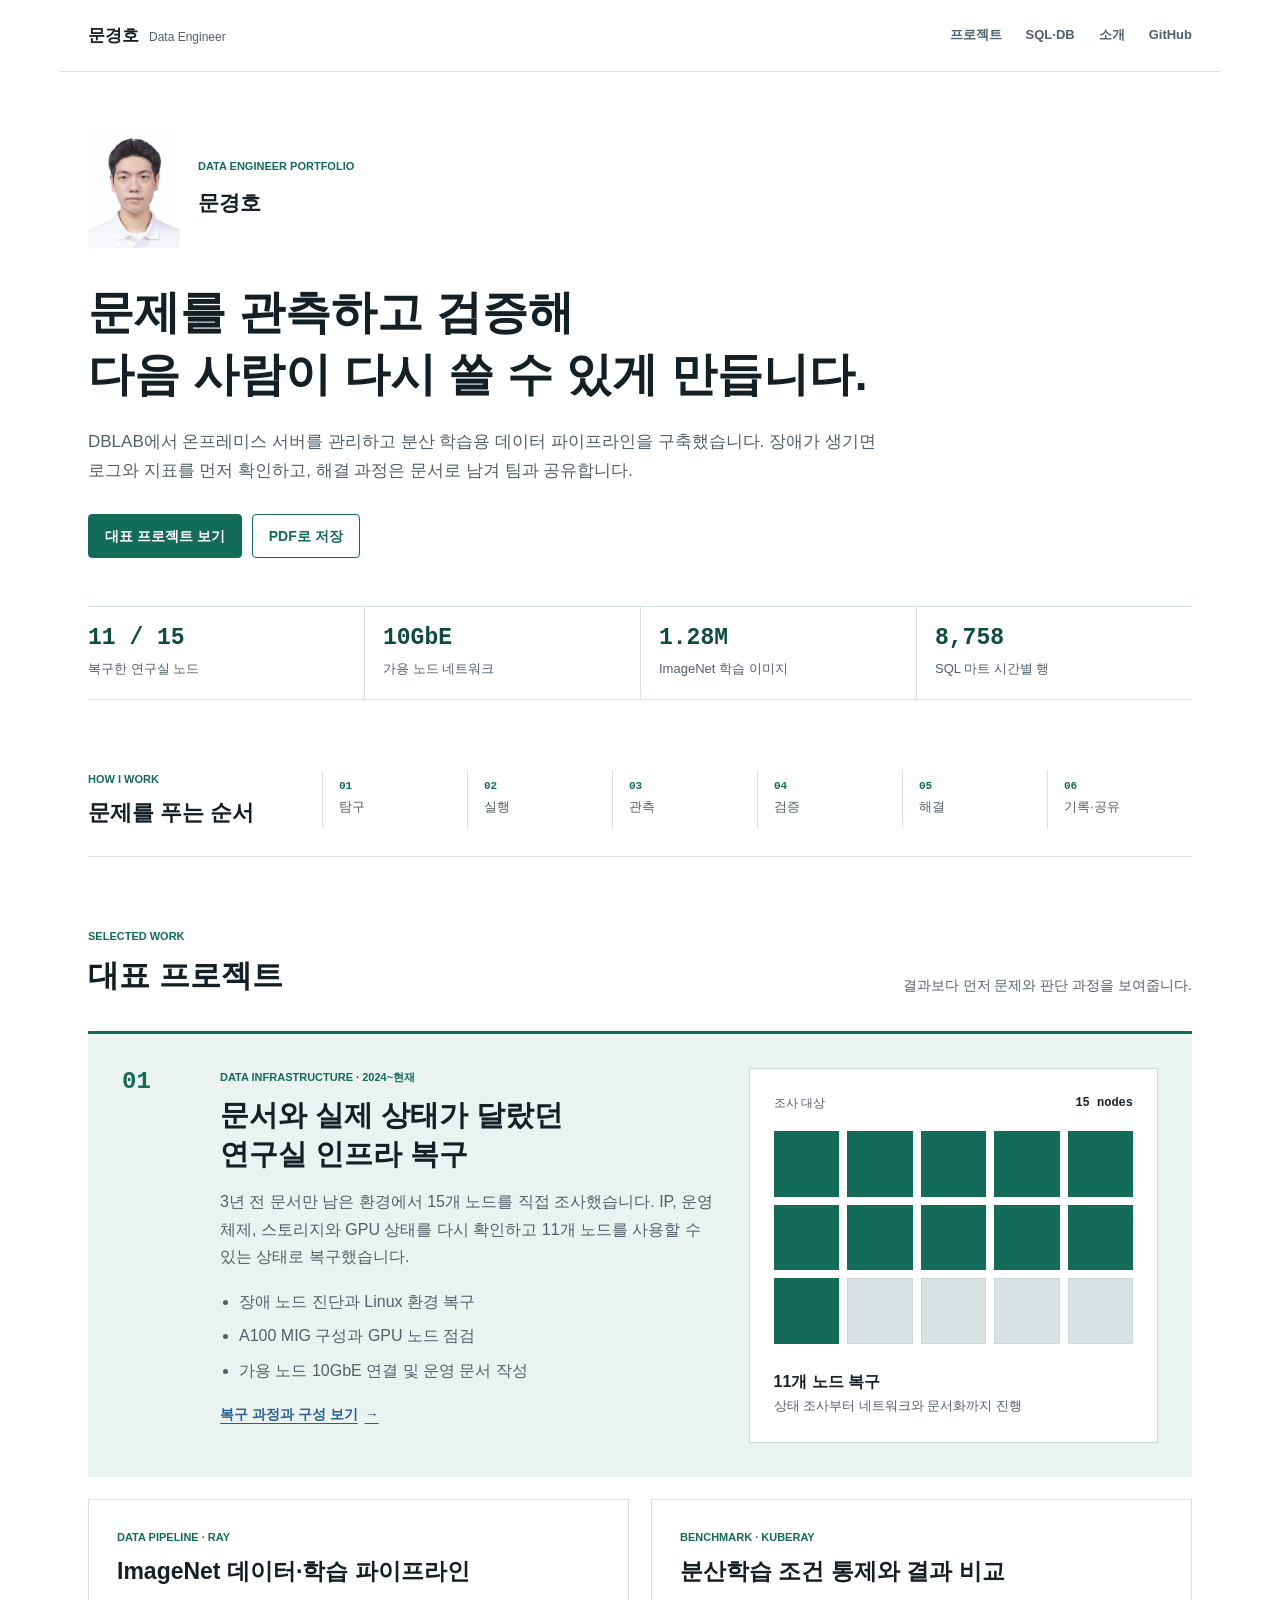
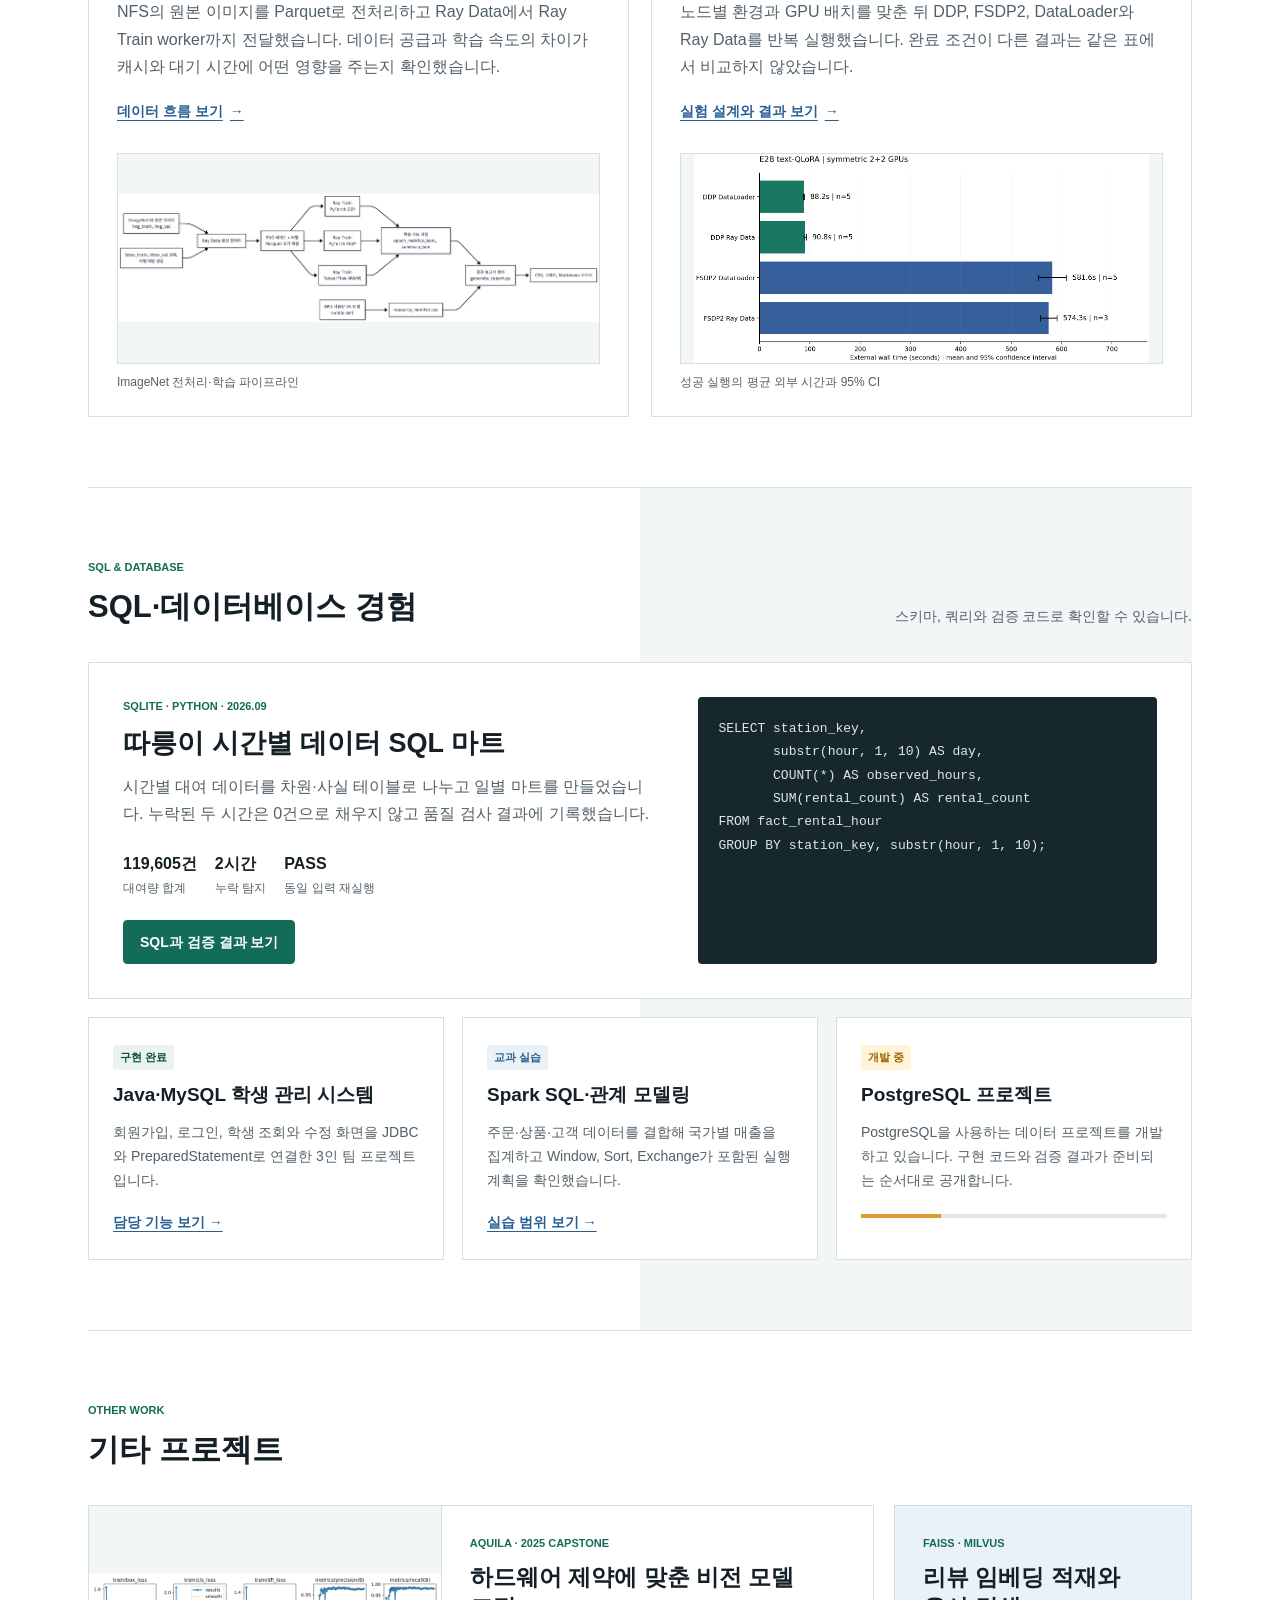
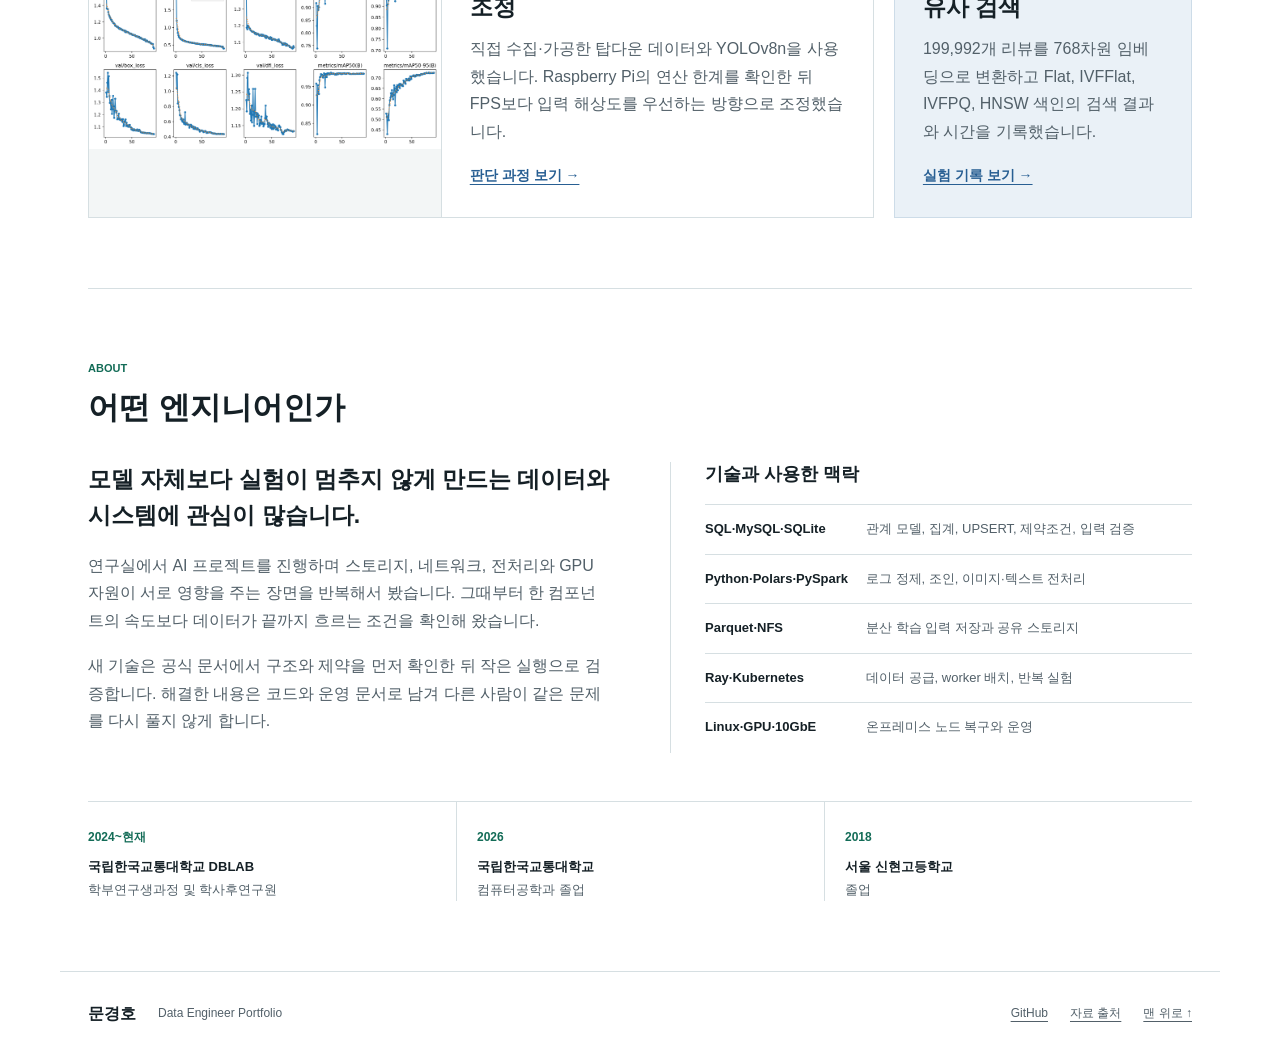
==== commit f82819a0: "Rebuild portfolio around infrastructure and data evidence" ====
--- a/index.html
+++ b/index.html
@@ -3,76 +3,80 @@
 <head>
   <meta charset="utf-8" />
   <meta name="viewport" content="width=device-width, initial-scale=1" />
-  <meta name="description" content="문경호의 데이터 엔지니어 포트폴리오. SQL 모델링과 품질 검증, Python 데이터 처리, DBLAB 분산 데이터 파이프라인." />
-  <title>문경호 | 데이터 엔지니어</title>
+  <meta name="description" content="문경호의 데이터 엔지니어 포트폴리오. 온프레미스 인프라 복구, Ray 데이터 파이프라인, 분산학습 벤치마크, SQL 데이터 모델링." />
+  <title>문경호 | Data Engineer</title>
   <link rel="stylesheet" href="portfolio.css" />
 </head>
-<body>
-  <a class="skip-link" href="#sql">SQL 프로젝트로 이동</a>
-  <header class="topbar">
-    <a class="brand" href="#intro">문경호 <span>Data Engineer</span></a>
-    <nav aria-label="주 메뉴"><a href="#sql">SQL·데이터 모델링</a><a href="#engineering">데이터 파이프라인</a><a href="#research">연구·협업</a></nav>
+<body data-page="home">
+  <a class="skip-link" href="#projects">프로젝트로 이동</a>
+  <header class="site-header">
+    <a class="brand" href="index.html" aria-label="문경호 포트폴리오 홈"><strong>문경호</strong><span>Data Engineer</span></a>
+    <button class="nav-toggle" type="button" aria-expanded="false" aria-controls="site-nav" title="메뉴 열기"><span aria-hidden="true">☰</span><span class="sr-only">메뉴</span></button>
+    <nav id="site-nav" aria-label="주 메뉴">
+      <a href="#projects">프로젝트</a><a href="#sql">SQL·DB</a><a href="#about">소개</a><a href="https://github.com/k0ho817">GitHub</a>
+    </nav>
   </header>
+
   <main>
-    <section id="intro" class="intro">
-      <div class="identity"><img src="profile.jpeg" alt="문경호 프로필 사진" width="88" height="113" /><div><p class="eyebrow">DATA ENGINEER</p><h1>데이터를 정리하고 검증하는<br class="desktop-break" /> 엔지니어 문경호입니다.</h1></div></div>
-      <p class="lead">MySQL 팀 프로젝트에서 학생 정보 조회와 수정 기능을 구현했고, Spark SQL 실습에서는 집계 쿼리와 실행계획을 분석했습니다. DBLAB에서는 로그·이미지·텍스트 데이터를 정제해 분석과 학습에 필요한 입력으로 만들었습니다. 최근에는 SQLite로 배치 적재 과정을 구현하며 중복, 누락, 재실행 결과를 검사하고 있습니다.</p>
-      <div class="intro-bottom"><div class="skills" aria-label="주요 기술"><span>SQL · MySQL · SQLite</span><span>Python · Polars</span><span>PySpark · Parquet</span><span>Ray · Kubernetes</span></div><div class="links"><a href="https://github.com/k0ho817">GitHub ↗</a><button type="button" id="print-page">인쇄 / PDF</button></div></div>
-      <dl class="competency-strip"><div><dt>SQL·모델링</dt><dd>관계·키·집계 단위</dd></div><div><dt>데이터 품질</dt><dd>누락·중복·재실행 검증</dd></div><div><dt>데이터 처리</dt><dd>원천 데이터 → 분석용 데이터</dd></div></dl>
-      <details class="career"><summary>학력 및 연구 이력</summary><dl><dt>2024~현재</dt><dd>국립한국교통대학교 DBLAB · 학부연구생과정 및 학사후연구원</dd><dt>2026</dt><dd>국립한국교통대학교 컴퓨터공학과 졸업</dd><dt>2018</dt><dd>서울 신현고등학교 졸업</dd></dl></details>
+    <section class="hero" id="intro">
+      <div class="hero-identity"><img src="profile.jpeg" alt="문경호 프로필 사진" width="116" height="148" /><div><p class="eyebrow">DATA ENGINEER PORTFOLIO</p><p class="hero-name">문경호</p></div></div>
+      <h1>문제를 관측하고 검증해<br />다음 사람이 다시 쓸 수 있게 만듭니다.</h1>
+      <p class="hero-copy">DBLAB에서 온프레미스 서버를 관리하고 분산 학습용 데이터 파이프라인을 구축했습니다. 장애가 생기면 로그와 지표를 먼저 확인하고, 해결 과정은 문서로 남겨 팀과 공유합니다.</p>
+      <div class="hero-actions"><a class="button primary" href="#projects">대표 프로젝트 보기</a><button class="button secondary" type="button" id="print-page">PDF로 저장</button></div>
+      <dl class="metric-row" aria-label="대표 경험 수치"><div><dt>11 / 15</dt><dd>복구한 연구실 노드</dd></div><div><dt>10GbE</dt><dd>가용 노드 네트워크</dd></div><div><dt>1.28M</dt><dd>ImageNet 학습 이미지</dd></div><div><dt>8,758</dt><dd>SQL 마트 시간별 행</dd></div></dl>
     </section>
-    <section id="sql" class="portfolio-section">
-      <div class="section-heading"><div><p class="eyebrow">01 / SQL &amp; DATA MODELING</p><h2>SQL 데이터 모델링과 품질 검사</h2></div><p>적재 · 집계 · 제약조건 · 재실행</p></div>
-      <article id="bike" class="featured">
-        <p class="meta">SQLite · Python | 기존 DBLAB 분석의 확장 구현 · 2026.09</p><h3>따릉이 시간별 데이터 SQL 마트</h3>
-        <p class="project-summary">시간별 대여량을 일별로 집계하는 SQL 마트입니다. 누락된 시간은 대여량 0건과 구별해 품질 검사 결과에 따로 기록했습니다.</p>
-        <div class="project-facts"><div><span>입력 데이터</span><strong>8,758시간</strong><small>2023년 · 여의나루역 대여소</small></div><div><span>대여량 합계</span><strong>119,605건</strong><small>기존 분석 노트북 export 기준</small></div><div><span>품질 검사</span><strong class="warning">2시간 누락</strong><small>12월 31일 22시·23시</small></div></div>
-        <div class="case-columns"><div><h4>데이터 모델</h4><p>대여소 차원 테이블과 시간별 사실 테이블을 분리했습니다. 대여소와 시간을 복합 기본키로 묶어 한 행의 기준을 정하고, 외래키와 CHECK 제약조건을 적용했습니다.</p></div><div><h4>적재와 검증</h4><p>입력 전체를 먼저 검사한 뒤 트랜잭션으로 반영합니다. 수정된 시간대는 UPSERT로 갱신하며, 같은 파일을 다시 넣었을 때 저장된 행의 해시가 바뀌지 않는지도 테스트합니다.</p></div></div>
-        <div class="sql-workbench">
-          <div class="tab-list" role="tablist" aria-label="SQL 구현 자료"><button type="button" role="tab" id="tab-model" aria-controls="panel-model" aria-selected="true" tabindex="0">테이블 정의</button><button type="button" role="tab" id="tab-query" aria-controls="panel-query" aria-selected="false" tabindex="-1">일별 집계 SQL</button><button type="button" role="tab" id="tab-quality" aria-controls="panel-quality" aria-selected="false" tabindex="-1">검증 결과</button></div>
-          <section class="tab-panel" role="tabpanel" id="panel-model" aria-labelledby="tab-model" tabindex="0"><p class="code-caption">pipeline/schema.sql · 사실 테이블</p><pre><code>CREATE TABLE IF NOT EXISTS fact_rental_hour (
-    station_key TEXT NOT NULL REFERENCES dim_station(station_key),
-    hour TEXT NOT NULL,
-    rental_count INTEGER NOT NULL CHECK (rental_count &gt;= 0),
-    temperature REAL,
-    PRIMARY KEY (station_key, hour)
-);</code></pre></section>
-          <section class="tab-panel" role="tabpanel" id="panel-query" aria-labelledby="tab-query" tabindex="0" hidden><p class="code-caption">pipeline/schema.sql · mart_rental_day</p><pre><code>SELECT station_key, substr(hour, 1, 10) AS day,
-       COUNT(*) AS observed_hours,
-       SUM(rental_count) AS rental_count,
-       AVG(temperature) AS mean_temperature
-FROM fact_rental_hour
-GROUP BY station_key, substr(hour, 1, 10);</code></pre><p>대여량 합계와 관측 시간 수를 함께 집계해 불완전한 날짜를 구분합니다.</p></section>
-          <section class="tab-panel" role="tabpanel" id="panel-quality" aria-labelledby="tab-quality" tabindex="0" hidden><p class="code-caption">로컬 검증 기록 · SQLite / Python unittest</p><dl class="quality-list"><div><dt>기대 시간 / 관측 시간</dt><dd>8,760 / 8,758</dd></div><div><dt>동일 입력 재실행</dt><dd>저장 행 해시 일치</dd></div><div><dt>수정 데이터 재적재</dt><dd>해당 시간대 갱신 · 나머지 보존</dd></div><div><dt>잘못된 입력</dt><dd>중복 시간·음수·비정수·NaN 거부</dd></div><div><dt>잘못된 배치 반영</dt><dd>기존 데이터 부분 변경 방지</dd></div></dl></section>
-        </div>
-        <p class="scope-note">2023년 분석용 CSV에 데이터 모델과 적재 검증을 추가해 2026년 9월에 구현했습니다. 단일 대여소 데이터를 로컬에서 배치로 적재합니다.</p>
-        <div class="links"><a href="https://github.com/k0ho817/data-engineering-portfolio/tree/main/pipeline">SQL·적재·테스트 코드 ↗</a><a href="assets/bike-quality.json">검증 결과 JSON ↗</a><a href="assets/bike-daily.csv" download>일별 집계 CSV ↓</a></div>
+
+    <section class="method-band" aria-labelledby="method-title">
+      <div><p class="eyebrow">HOW I WORK</p><h2 id="method-title">문제를 푸는 순서</h2></div>
+      <ol class="method-flow"><li><span>01</span>탐구</li><li><span>02</span>실행</li><li><span>03</span>관측</li><li><span>04</span>검증</li><li><span>05</span>해결</li><li><span>06</span>기록·공유</li></ol>
+    </section>
+
+    <section class="section" id="projects">
+      <header class="section-header"><div><p class="eyebrow">SELECTED WORK</p><h2>대표 프로젝트</h2></div><p>결과보다 먼저 문제와 판단 과정을 보여줍니다.</p></header>
+      <article class="case-feature case-infra">
+        <div class="case-index">01</div>
+        <div class="case-body"><p class="project-meta">DATA INFRASTRUCTURE · 2024~현재</p><h3>문서와 실제 상태가 달랐던<br />연구실 인프라 복구</h3><p>3년 전 문서만 남은 환경에서 15개 노드를 직접 조사했습니다. IP, 운영체제, 스토리지와 GPU 상태를 다시 확인하고 11개 노드를 사용할 수 있는 상태로 복구했습니다.</p><ul class="plain-list"><li>장애 노드 진단과 Linux 환경 복구</li><li>A100 MIG 구성과 GPU 노드 점검</li><li>가용 노드 10GbE 연결 및 운영 문서 작성</li></ul><a class="text-link" href="projects/infrastructure.html">복구 과정과 구성 보기 <span aria-hidden="true">→</span></a></div>
+        <div class="infra-summary" aria-label="인프라 복구 전후"><div class="summary-label"><span>조사 대상</span><strong>15 nodes</strong></div><div class="node-grid" aria-hidden="true"><span class="on"></span><span class="on"></span><span class="on"></span><span class="on"></span><span class="on"></span><span class="on"></span><span class="on"></span><span class="on"></span><span class="on"></span><span class="on"></span><span class="on"></span><span></span><span></span><span></span><span></span></div><p><strong>11개 노드 복구</strong><br />상태 조사부터 네트워크와 문서화까지 진행</p></div>
       </article>
-      <div class="project-grid">
-        <article id="mysql" class="project-card"><p class="meta">Java · MySQL | 2022년 3인 팀 프로젝트</p><h3>학생 관리 시스템 DB 연동</h3><p>학생 정보를 등록·조회·수정하는 화면을 DB 접근 계층과 연결했습니다.</p><div class="skills"><span>JDBC</span><span>SELECT · INSERT · UPDATE</span><span>PreparedStatement</span></div><h4>담당 기능</h4><p>회원가입과 로그인, 학생 정보 조회·수정 기능을 맡았습니다. 화면에서 받은 값은 PreparedStatement에 전달하고, 조회 결과는 다시 화면에 표시하도록 연결했습니다.</p><details><summary>다음 개선 항목</summary><div class="detail-content"><p>전체 학생 조회는 학번 목록을 가져온 뒤 학생별 상세 정보를 반복해서 읽는 구조입니다. JOIN을 사용하는 단일 쿼리로 바꾼 뒤 쿼리 수와 응답 시간을 비교할 예정입니다.</p></div></details><div class="links"><a href="https://github.com/KNUTPatAMat/Integrated-Information-Student-Management-System">팀 프로젝트 저장소 ↗</a></div></article>
-        <article id="sql-study" class="project-card"><p class="meta">Spark SQL · ERD | 데이터베이스·빅데이터 교과</p><h3>관계 모델링과 분석 쿼리</h3><p>주문·상품·고객 데이터를 결합해 국가별 매출을 집계하고, SQL과 DataFrame API의 결과와 실행계획을 비교했습니다.</p><h4>주요 내용</h4><ul><li>Spark SQL의 국가별 매출 GROUP BY 집계</li><li>DataFrame API의 고객별 최신 주문·순위·LAG</li><li>실행계획의 Window·Sort·Exchange 확인</li><li>호텔·고객·객실·예약·숙박 5개 테이블 ERD</li></ul><details><summary>사용한 방식</summary><div class="detail-content"><p>국가별 매출은 Spark SQL로 집계했습니다. 고객별 최신 주문, 순위, 시계열 처리는 PySpark DataFrame API로 작성했고, 호텔 예약 요구사항은 5개 테이블의 관계로 옮겼습니다.</p></div></details><div class="links"><a href="reports/sql-experience.md">SQL 경험 상세 ↗</a></div></article>
+      <div class="case-grid">
+        <article class="case-card"><div class="case-card-copy"><p class="project-meta">DATA PIPELINE · RAY</p><h3>ImageNet 데이터·학습 파이프라인</h3><p>NFS의 원본 이미지를 Parquet로 전처리하고 Ray Data에서 Ray Train worker까지 전달했습니다. 데이터 공급과 학습 속도의 차이가 캐시와 대기 시간에 어떤 영향을 주는지 확인했습니다.</p><a class="text-link" href="projects/ray-pipeline.html">데이터 흐름 보기 <span aria-hidden="true">→</span></a></div><figure><img src="assets/imagenet-pipeline.png" alt="ImageNet 전처리에서 Parquet와 Ray Train으로 이어지는 파이프라인" width="8044" height="2150" loading="lazy" /><figcaption>ImageNet 전처리·학습 파이프라인</figcaption></figure></article>
+        <article class="case-card"><div class="case-card-copy"><p class="project-meta">BENCHMARK · KUBERAY</p><h3>분산학습 조건 통제와 결과 비교</h3><p>노드별 환경과 GPU 배치를 맞춘 뒤 DDP, FSDP2, DataLoader와 Ray Data를 반복 실행했습니다. 완료 조건이 다른 결과는 같은 표에서 비교하지 않았습니다.</p><a class="text-link" href="projects/benchmark.html">실험 설계와 결과 보기 <span aria-hidden="true">→</span></a></div><figure><img src="assets/qlora-wall-time.png" alt="QLoRA 네 조건의 외부 실행 시간과 95퍼센트 신뢰구간" width="1800" height="828" loading="lazy" /><figcaption>성공 실행의 평균 외부 시간과 95% CI</figcaption></figure></article>
       </div>
     </section>
-    <section id="engineering" class="portfolio-section">
-      <div class="section-heading"><div><p class="eyebrow">02 / DATA PIPELINES</p><h2>원천 데이터 정제와 입력 형식 통일</h2></div><p>정제 · 형식 변환 · 메타데이터</p></div>
-      <article id="fineweb" class="analysis-project"><p class="meta">DBLAB · 2026 | Python · Parquet</p><h3>텍스트 데이터 수집과 학습 입력 표준화</h3><p>FineWeb 문서를 선별해 Parquet로 저장한 뒤 고정 길이 토큰 시퀀스로 변환했습니다. 처리한 문서와 시퀀스 수, 마지막에 남은 토큰 수는 실행 메타데이터에 기록했습니다.</p><ol class="pipeline-flow" aria-label="텍스트 처리 과정"><li><span>01</span>문서 수집·필터</li><li><span>02</span>토큰화·EOS 처리</li><li><span>03</span>고정 길이 구성</li><li><span>04</span>Parquet·메타데이터</li></ol><div class="project-facts"><div><span>수집 문서</span><strong>50,000개</strong><small>2026.08 메타데이터</small></div><div><span>생성 시퀀스</span><strong>104,683개</strong><small>시퀀스 길이 512</small></div><div><span>잔여 토큰</span><strong>152개</strong><small>메타데이터에 별도 기록</small></div></div><details><summary>데이터 구성</summary><div class="detail-content"><p>최소 256자인 문서 50,000개를 수집했습니다. 각 문서 끝에 EOS 토큰을 붙이고 길이 512의 시퀀스 104,683개를 만들었습니다. 생성 시각과 토크나이저 정보도 결과와 함께 저장했습니다.</p></div></details><div class="links"><a href="reports/data-pipelines.md">처리 구조 상세 ↗</a></div></article>
-      <div class="project-grid">
-        <article id="log-etl" class="project-card"><p class="meta">DBLAB | Python · Polars · JSON · CSV</p><h3>센서 로그와 탐지 데이터 정제</h3><p>센서 로그에서 객체 ID, 좌표, 시각을 추출하고 탐지 검증 도구에 맞는 필드로 변환했습니다.</p><ul><li>원천 로그의 JSON 추출과 CSV 변환</li><li>시간 파싱, 관심 영역별 분리, 프레임 매핑 조인</li><li>객체 유형 매핑과 출력 필드 구성</li></ul><details><summary>실제 좌표 기록</summary><div class="detail-content"><figure><a href="assets/trajectory-recorded.png" data-lightbox><img loading="lazy" src="assets/trajectory-recorded.png" width="1620" height="1080" alt="원본 궤적 기록에서 추출한 버스 객체 790의 좌표 231개" /></a><figcaption>원본 첫 10,000행에서 추출한 객체 790의 좌표 231개입니다.</figcaption></figure><p>변환 후에는 객체별 좌표를 다시 추출해 시간 순서와 행 수를 확인했습니다.</p><a href="assets/trajectory-sample.csv" download>좌표 표본 CSV ↓</a></div></details></article>
-        <article id="spark" class="project-card"><p class="meta">DBLAB | PySpark · Parquet</p><h3>이미지 메타데이터와 Parquet 전처리</h3><p>ImageNet 이미지와 파일 경로에서 추출한 라벨을 결합해 Parquet로 저장하는 전처리 코드입니다.</p><ul><li>binaryFile 입력과 synset 추출</li><li>row_number 기반 라벨 맵과 broadcast join</li><li>라벨 기준 512개 파티션과 내부 정렬</li><li>ZSTD Parquet와 처리 요약 저장</li></ul><p class="scope-note">PySpark DataFrame API로 변환 과정을 작성했고, 이미지 수·라벨 수·전체 바이트를 처리 요약에 저장했습니다.</p><div class="links"><a href="reports/data-pipelines.md">전처리 구조 상세 ↗</a></div></article>
+
+    <section class="section sql-section" id="sql">
+      <header class="section-header"><div><p class="eyebrow">SQL &amp; DATABASE</p><h2>SQL·데이터베이스 경험</h2></div><p>스키마, 쿼리와 검증 코드로 확인할 수 있습니다.</p></header>
+      <article class="sql-feature">
+        <div><p class="project-meta">SQLITE · PYTHON · 2026.09</p><h3>따릉이 시간별 데이터 SQL 마트</h3><p>시간별 대여 데이터를 차원·사실 테이블로 나누고 일별 마트를 만들었습니다. 누락된 두 시간은 0건으로 채우지 않고 품질 검사 결과에 기록했습니다.</p><div class="inline-stats"><span><strong>119,605건</strong> 대여량 합계</span><span><strong>2시간</strong> 누락 탐지</span><span><strong>PASS</strong> 동일 입력 재실행</span></div><a class="button primary" href="projects/sql.html">SQL과 검증 결과 보기</a></div>
+        <pre aria-label="따릉이 일별 집계 SQL"><code>SELECT station_key,
+       substr(hour, 1, 10) AS day,
+       COUNT(*) AS observed_hours,
+       SUM(rental_count) AS rental_count
+FROM fact_rental_hour
+GROUP BY station_key, substr(hour, 1, 10);</code></pre>
+      </article>
+      <div class="database-grid">
+        <article><p class="status complete">구현 완료</p><h3>Java·MySQL 학생 관리 시스템</h3><p>회원가입, 로그인, 학생 조회와 수정 화면을 JDBC와 PreparedStatement로 연결한 3인 팀 프로젝트입니다.</p><a class="text-link" href="projects/sql.html#mysql">담당 기능 보기 →</a></article>
+        <article><p class="status learning">교과 실습</p><h3>Spark SQL·관계 모델링</h3><p>주문·상품·고객 데이터를 결합해 국가별 매출을 집계하고 Window, Sort, Exchange가 포함된 실행계획을 확인했습니다.</p><a class="text-link" href="projects/sql.html#spark-sql">실습 범위 보기 →</a></article>
+        <article class="in-progress"><p class="status progress">개발 중</p><h3>PostgreSQL 프로젝트</h3><p>PostgreSQL을 사용하는 데이터 프로젝트를 개발하고 있습니다. 구현 코드와 검증 결과가 준비되는 순서대로 공개합니다.</p><span class="progress-line" aria-hidden="true"><i></i></span></article>
       </div>
     </section>
-    <section id="research" class="portfolio-section">
-      <div class="section-heading"><div><p class="eyebrow">03 / RESEARCH &amp; COLLABORATION</p><h2>분산 환경의 데이터 공급과 실행 측정</h2></div><p>DBLAB 연구 · 팀 캡스톤 · 자동화</p></div>
-      <article id="dblab" class="analysis-project"><p class="meta">DBLAB | Ray Data · Ray Train · Kubernetes</p><h3>분산 데이터 공급과 실행 결과 비교</h3><p>ImageNet을 Parquet로 전처리해 PyTorch와 TensorFlow 실행에서 함께 사용했습니다. KubeRay 실험에서는 입력 경로별 실행 시간과 GPU 메모리를 따로 기록해 DataLoader와 Ray Data 결과를 비교했습니다.</p><details><summary>파이프라인 설계도와 측정 결과</summary><div class="detail-content"><figure><a href="assets/imagenet-pipeline.png" data-lightbox><img loading="lazy" src="assets/imagenet-pipeline.png" width="8044" height="2150" alt="ImageNet 전처리에서 Parquet와 Ray Train을 거쳐 실행 보고서로 이어지는 원본 파이프라인" /></a><figcaption>2026년 4월에 작성한 ImageNet 전처리와 분산 학습 파이프라인입니다.</figcaption></figure><figure id="benchmark"><a href="assets/qlora-wall-time.png" data-lightbox><img loading="lazy" src="assets/qlora-wall-time.png" width="1800" height="828" alt="네 QLoRA 조건의 실행 시간 평균과 95퍼센트 신뢰구간" /></a><figcaption>2026년 8~9월 QLoRA 성공 실행의 외부 시간과 95% 신뢰구간입니다.</figcaption></figure><p>QLoRA 비교에는 성공한 실행의 외부 타이머 값을 사용했습니다. Ray Data FSDP2는 타이머가 남아 있는 3회를 집계했습니다.</p></div></details><div class="links"><a href="reports/dblab.md">상세 연구 기록 ↗</a><a href="assets/benchmark-statistics.csv" download>통계 CSV ↓</a></div></article>
-      <div class="project-grid">
-        <article id="vector" class="project-card"><p class="meta">DBLAB 기술 실험 | Faiss · Milvus</p><h3>리뷰 임베딩 적재와 유사 검색</h3><p>리뷰 ID와 768차원 임베딩을 연결해 Milvus에 배치 적재하고, 색인별 검색 결과와 시간을 기록했습니다.</p><details><summary>구현 내용</summary><div class="detail-content"><p>GPU_BRUTE_FORCE·GPU_IVF_FLAT·GPU_IVF_PQ·HNSW 색인을 만들고 같은 질의에서 나온 상위 5개 리뷰를 확인했습니다. 반복 질의와 Recall@k 측정은 다음 실험 항목으로 남아 있습니다.</p></div></details></article>
-        <article id="aquila" class="project-card"><p class="meta">Aquila | 2025년 팀 캡스톤</p><h3>비전 데이터셋과 학습 산출물 관리</h3><p>팀 캡스톤에서 학습 데이터, 모델 파일, 테스트 입력과 탐지 결과를 실행 단위로 정리했습니다. 학습 손실과 검증 지표는 최종 발표 자료에 기록했습니다.</p><details><summary>발표 자료의 학습 기록</summary><div class="detail-content"><figure><a href="assets/aquila-29.png" data-lightbox><img loading="lazy" src="assets/aquila-29.png" width="870" height="435" alt="Aquila 발표 자료의 학습 손실과 검증 지표" /></a><figcaption>팀 캡스톤 최종 발표 자료에 수록한 데이터셋 내부 검증 결과입니다.</figcaption></figure></div></details></article>
+
+    <section class="section" id="other-work">
+      <header class="section-header"><div><p class="eyebrow">OTHER WORK</p><h2>기타 프로젝트</h2></div></header>
+      <div class="other-grid">
+        <article class="other-project"><img src="assets/aquila-29.png" alt="Aquila 발표 자료의 학습 손실과 검증 지표" width="870" height="435" loading="lazy" /><div><p class="project-meta">AQUILA · 2025 CAPSTONE</p><h3>하드웨어 제약에 맞춘 비전 모델 조정</h3><p>직접 수집·가공한 탑다운 데이터와 YOLOv8n을 사용했습니다. Raspberry Pi의 연산 한계를 확인한 뒤 FPS보다 입력 해상도를 우선하는 방향으로 조정했습니다.</p><a class="text-link" href="projects/aquila.html">판단 과정 보기 →</a></div></article>
+        <article class="other-project text-only"><div><p class="project-meta">FAISS · MILVUS</p><h3>리뷰 임베딩 적재와 유사 검색</h3><p>199,992개 리뷰를 768차원 임베딩으로 변환하고 Flat, IVFFlat, IVFPQ, HNSW 색인의 검색 결과와 시간을 기록했습니다.</p><a class="text-link" href="reports/dblab.md">실험 기록 보기 →</a></div></article>
       </div>
-      <details class="learning"><summary>업무 자동화: 매니저 근무표 생성·검증</summary><div class="detail-content"><p>근무 규칙, 후보 생성, 점수 계산, 검증과 Excel 출력을 Python 모듈로 나눴습니다. 규칙을 어긴 편성과 미배정 내역은 콘솔과 Excel에서 확인할 수 있습니다.</p></div></details>
     </section>
-    <footer><p>문경호 · 데이터 엔지니어 포트폴리오</p><div class="links"><a href="https://github.com/k0ho817">GitHub ↗</a><a href="ASSET_SOURCES.md">자료 출처 ↗</a><a href="#intro">맨 위로 ↑</a></div></footer>
+
+    <section class="section about-section" id="about">
+      <header class="section-header"><div><p class="eyebrow">ABOUT</p><h2>어떤 엔지니어인가</h2></div></header>
+      <div class="about-grid"><div class="about-copy"><p class="large-copy">모델 자체보다 실험이 멈추지 않게 만드는 데이터와 시스템에 관심이 많습니다.</p><p>연구실에서 AI 프로젝트를 진행하며 스토리지, 네트워크, 전처리와 GPU 자원이 서로 영향을 주는 장면을 반복해서 봤습니다. 그때부터 한 컴포넌트의 속도보다 데이터가 끝까지 흐르는 조건을 확인해 왔습니다.</p><p>새 기술은 공식 문서에서 구조와 제약을 먼저 확인한 뒤 작은 실행으로 검증합니다. 해결한 내용은 코드와 운영 문서로 남겨 다른 사람이 같은 문제를 다시 풀지 않게 합니다.</p></div><div class="skill-evidence"><h3>기술과 사용한 맥락</h3><dl><div><dt>SQL·MySQL·SQLite</dt><dd>관계 모델, 집계, UPSERT, 제약조건, 입력 검증</dd></div><div><dt>Python·Polars·PySpark</dt><dd>로그 정제, 조인, 이미지·텍스트 전처리</dd></div><div><dt>Parquet·NFS</dt><dd>분산 학습 입력 저장과 공유 스토리지</dd></div><div><dt>Ray·Kubernetes</dt><dd>데이터 공급, worker 배치, 반복 실험</dd></div><div><dt>Linux·GPU·10GbE</dt><dd>온프레미스 노드 복구와 운영</dd></div></dl></div></div>
+      <div class="history"><div><time>2024~현재</time><p><strong>국립한국교통대학교 DBLAB</strong><br />학부연구생과정 및 학사후연구원</p></div><div><time>2026</time><p><strong>국립한국교통대학교</strong><br />컴퓨터공학과 졸업</p></div><div><time>2018</time><p><strong>서울 신현고등학교</strong><br />졸업</p></div></div>
+    </section>
   </main>
-  <dialog id="image-dialog" aria-labelledby="image-title"><header><h2 id="image-title">프로젝트 자료</h2><form method="dialog"><button aria-label="닫기" title="닫기">×</button></form></header><img alt="" /><p id="image-caption"></p><a id="image-original" href="#intro">원본 이미지 열기 ↗</a></dialog>
+  <footer class="site-footer"><div><strong>문경호</strong><span>Data Engineer Portfolio</span></div><div><a href="https://github.com/k0ho817">GitHub</a><a href="ASSET_SOURCES.md">자료 출처</a><a href="#intro">맨 위로 ↑</a></div></footer>
   <script src="portfolio.js"></script>
 </body>
 </html>
--- a/portfolio.css
+++ b/portfolio.css
@@ -1,666 +1,309 @@
 :root {
   color-scheme: light;
-  --ink: #202b32;
-  --muted: #54616b;
-  --line: #dce3e5;
-  --soft: #f5f7f7;
-  --green: #187760;
-  --blue: #365f9c;
-}
-* {
-  box-sizing: border-box;
-}
-html {
-  scroll-behavior: smooth;
-  scroll-padding-top: 90px;
-}
+  --ink: #152026;
+  --muted: #526069;
+  --line: #d6dfe2;
+  --soft: #f3f6f6;
+  --panel: #eaf3ef;
+  --green: #136c57;
+  --green-dark: #0c4d3f;
+  --blue: #285f93;
+  --blue-soft: #eaf1f7;
+  --yellow: #9a6500;
+  --yellow-soft: #fff4d8;
+  --red: #a3443c;
+  --white: #ffffff;
+  --max: 1160px;
+}
+
+* { box-sizing: border-box; }
+html { scroll-behavior: smooth; scroll-padding-top: 82px; }
 body {
   margin: 0;
   color: var(--ink);
-  background: #fff;
-  font-family:
-    -apple-system, BlinkMacSystemFont, "Apple SD Gothic Neo", "Malgun Gothic",
-    sans-serif;
-  line-height: 1.75;
+  background: var(--white);
+  font-family: -apple-system, BlinkMacSystemFont, "Apple SD Gothic Neo", "Malgun Gothic", sans-serif;
+  font-size: 16px;
+  line-height: 1.72;
   letter-spacing: 0;
 }
-a {
-  color: var(--blue);
-  text-underline-offset: 4px;
-}
-button {
-  font: inherit;
-}
-img {
-  display: block;
-  max-width: 100%;
-  height: auto;
-}
-p {
-  margin: 0 0 16px;
-}
-h1,
-h2,
-h3,
-h4 {
-  line-height: 1.4;
-  word-break: keep-all;
-  overflow-wrap: anywhere;
-  margin: 0;
-}
-h1 {
-  font-size: 38px;
-  font-weight: 750;
-}
-h2 {
-  font-size: 28px;
-}
-h3 {
-  font-size: 24px;
-  margin-bottom: 12px;
-}
-h4 {
-  font-size: 16px;
-  margin: 20px 0 8px;
-}
-ul {
-  margin: 0 0 16px;
-  padding-left: 20px;
-}
-li {
-  margin: 6px 0;
-}
-:focus-visible {
-  outline: 3px solid var(--green);
-  outline-offset: 4px;
-}
-.skip-link {
-  position: fixed;
-  left: 12px;
-  top: -80px;
-  background: white;
-  padding: 10px;
-  z-index: 50;
-}
-.skip-link:focus {
-  top: 10px;
-}
-.topbar {
-  max-width: 1180px;
-  margin: auto;
-  padding: 18px 28px;
-  display: flex;
-  justify-content: space-between;
-  align-items: center;
-  gap: 20px;
-  border-bottom: 1px solid var(--line);
+a { color: inherit; text-underline-offset: 4px; }
+button { font: inherit; }
+img { display: block; max-width: 100%; height: auto; }
+figure, p, dl, dd { margin: 0; }
+h1, h2, h3, h4 { margin: 0; line-height: 1.34; letter-spacing: 0; word-break: keep-all; overflow-wrap: anywhere; }
+h1 { font-size: 46px; font-weight: 760; }
+h2 { font-size: 31px; font-weight: 740; }
+h3 { font-size: 23px; font-weight: 720; }
+h4 { font-size: 17px; font-weight: 700; }
+ul, ol { margin: 0; }
+:focus-visible { outline: 3px solid #2c8e76; outline-offset: 4px; }
+.sr-only { position: absolute; width: 1px; height: 1px; padding: 0; margin: -1px; overflow: hidden; clip: rect(0, 0, 0, 0); white-space: nowrap; border: 0; }
+.skip-link { position: fixed; top: -80px; left: 16px; z-index: 100; padding: 10px 14px; background: var(--white); border: 1px solid var(--line); }
+.skip-link:focus { top: 12px; }
+
+.site-header {
   position: sticky;
   top: 0;
-  background: rgba(255, 255, 255, 0.97);
-  z-index: 10;
-}
-.brand {
-  font-weight: 750;
-  color: var(--ink);
-  text-decoration: none;
-  white-space: nowrap;
-}
-.brand span {
-  font-size: 12px;
-  font-weight: 500;
-  color: var(--muted);
-  margin-left: 10px;
-}
-nav {
+  z-index: 30;
   display: flex;
-  gap: 22px;
-}
-nav a {
-  font-size: 13px;
-  text-decoration: none;
-  color: var(--muted);
-  white-space: nowrap;
-}
-nav a[aria-current] {
-  color: var(--green);
-  text-decoration: underline;
-  text-decoration-thickness: 2px;
-}
-main {
-  max-width: 1100px;
-  margin: auto;
-  padding: 0 28px;
-}
-.intro {
-  padding: 48px 0 30px;
-}
-.identity {
-  display: flex;
-  gap: 24px;
-  align-items: center;
-}
-.identity img {
-  width: 88px;
-  height: 113px;
-  object-fit: cover;
-  flex-shrink: 0;
-  border-radius: 4px;
-}
-.eyebrow {
-  font-size: 12px;
-  font-weight: 750;
-  color: var(--green);
-  margin: 0 0 10px;
-}
-.lead {
-  max-width: 820px;
-  font-size: 17px;
-  color: var(--muted);
-  margin: 24px 0;
-}
-.intro-bottom {
-  display: flex;
-  gap: 16px;
-  justify-content: space-between;
-  flex-wrap: wrap;
-}
-.skills {
-  display: flex;
-  gap: 8px;
-  flex-wrap: wrap;
-  align-items: center;
-}
-.skills span {
-  font-size: 12px;
-  background: var(--soft);
-  padding: 3px 9px;
-  border-radius: 4px;
-  color: #3b4b53;
-}
-.links {
-  display: flex;
-  gap: 12px 20px;
-  align-items: center;
-  flex-wrap: wrap;
-  font-size: 13px;
-  font-weight: 650;
-}
-.links a,
-.links button {
-  display: inline-flex;
-  align-items: center;
-  min-height: 40px;
-}
-.links button {
-  border: 0;
-  background: none;
-  padding: 0;
-  color: var(--blue);
-  text-decoration: underline;
-  text-underline-offset: 4px;
-  cursor: pointer;
-}
-.career {
-  margin-top: 24px;
-}
-.competency-strip {
-  display: grid;
-  grid-template-columns: repeat(3, minmax(0, 1fr));
-  gap: 20px;
-  margin: 28px 0 0;
-  padding: 20px 0;
-  border-top: 1px solid var(--line);
-}
-.competency-strip dt { color: var(--green); font-weight: 700; font-size: 14px; }
-.competency-strip dd { margin: 4px 0 0; color: var(--muted); font-size: 13px; }
-.sql-workbench {
-  margin: 24px 0;
-  border: 1px solid var(--line);
-  border-radius: 6px;
-  overflow: hidden;
-}
-.tab-list { display: flex; background: var(--soft); border-bottom: 1px solid var(--line); }
-.tab-list button {
-  flex: 1;
-  min-width: 0;
-  min-height: 48px;
-  padding: 10px 12px;
-  color: var(--muted);
-  font-size: 14px;
-  font-weight: 650;
-  border: 0;
-  border-bottom: 3px solid transparent;
-  background: transparent;
-  cursor: pointer;
-}
-.tab-list button[aria-selected="true"] { color: var(--green); border-bottom-color: var(--green); background: white; }
-.tab-list button:focus-visible { outline-offset: -4px; }
-.tab-panel { padding: 22px; min-height: 340px; }
-.tab-panel[hidden] { display: none; }
-.code-caption { color: var(--muted); font-size: 12px; }
-pre {
-  max-width: 100%;
-  overflow-x: auto;
-  padding: 18px;
-  margin: 0 0 16px;
-  color: #263f48;
-  background: #f3f6f6;
-  border-left: 3px solid #8aabba;
-  line-height: 1.9;
-  font-size: 13px;
-  tab-size: 4;
-}
-code { font-family: ui-monospace, SFMono-Regular, Menlo, monospace; }
-.quality-list { margin: 0; }
-.quality-list > div { display: grid; grid-template-columns: 1fr 1.4fr; gap: 16px; padding: 10px 0; border-bottom: 1px solid var(--line); font-size: 14px; }
-.quality-list dd { margin: 0; color: var(--green); font-weight: 650; }
-.pipeline-flow { display: grid; grid-template-columns: repeat(4, minmax(0, 1fr)); padding: 0; margin: 24px 0; list-style: none; border-block: 1px solid var(--line); }
-.pipeline-flow li { padding: 14px 12px 14px 0; font-size: 14px; }
-.pipeline-flow span { display: block; color: var(--green); font-size: 12px; margin-bottom: 4px; }
-.career dl {
-  display: grid;
-  grid-template-columns: 110px 1fr;
-  gap: 10px 20px;
-  margin: 20px 0 0;
-  font-size: 14px;
-}
-.career dt {
-  font-weight: 650;
-}
-.career dd {
-  margin: 0;
-  color: var(--muted);
-}
-.portfolio-section {
-  border-top: 1px solid var(--line);
-  padding: 40px 0 48px;
-}
-.section-heading {
-  display: flex;
-  justify-content: space-between;
-  align-items: flex-end;
-  gap: 20px;
-  margin-bottom: 30px;
-}
-.section-heading > p {
-  font-size: 13px;
-  color: var(--muted);
-  margin: 0;
-  max-width: 240px;
-}
-.featured {
-  padding-bottom: 28px;
-}
-.project-heading {
-  max-width: 820px;
-}
-.meta {
-  font-size: 12px;
-  color: var(--muted);
-  margin-bottom: 10px;
-}
-.project-heading > p:last-child,
-.project-summary {
-  color: var(--muted);
-}
-.project-facts {
-  display: grid;
-  grid-template-columns: repeat(3, minmax(0, 1fr));
-  border-top: 1px solid var(--line);
-  border-bottom: 1px solid var(--line);
-  margin: 24px 0;
-}
-.project-facts > div {
-  padding: 18px 18px 18px 0;
-}
-.project-facts span,
-.project-facts strong,
-.project-facts small {
-  display: block;
-}
-.project-facts span {
-  font-size: 12px;
-  color: var(--muted);
-}
-.project-facts strong {
-  font-size: 21px;
-  margin: 4px 0;
-}
-.project-facts small {
-  font-size: 12px;
-  color: var(--muted);
-}
-.warning {
-  color: #976016;
-}
-figure {
-  margin: 24px 0;
-}
-figure > a {
-  display: block;
-  cursor: zoom-in;
-}
-figure img {
-  width: 100%;
-  height: auto;
-  object-fit: contain;
-  background: white;
-}
-figcaption {
-  margin-top: 10px;
-  font-size: 12px;
-  color: var(--muted);
-}
-.wide-figure {
-  padding: 16px 0;
-}
-.case-columns {
-  display: grid;
-  grid-template-columns: repeat(2, minmax(0, 1fr));
-  gap: 32px;
-}
-.case-columns p,
-.case-columns li {
-  font-size: 15px;
-  color: #42515b;
-}
-.project-grid {
-  display: grid;
-  grid-template-columns: repeat(2, minmax(0, 1fr));
-  gap: 24px;
-  margin-top: 22px;
-}
-.project-card {
-  min-width: 0;
-  border: 1px solid var(--line);
-  border-radius: 6px;
-  padding: 24px;
-}
-.project-card h3 {
-  font-size: 20px;
-}
-.project-card p,
-.project-card li {
-  font-size: 14px;
-}
-.project-card .meta {
-  font-size: 12px;
-}
-.project-card details {
-  margin-top: 20px;
-}
-details {
-  border-top: 1px solid var(--line);
-  padding-top: 14px;
-}
-summary {
-  cursor: pointer;
-  font-size: 14px;
-  font-weight: 650;
-  min-height: 36px;
-}
-.detail-content {
-  padding: 12px 0;
-  color: var(--muted);
-  font-size: 14px;
-}
-.detail-content h4 {
-  color: var(--ink);
-}
-.detail-content figure {
-  margin: 12px 0;
-}
-.analysis-project {
-  padding: 0 0 30px;
-  margin-bottom: 32px;
-  border-bottom: 1px solid var(--line);
-}
-.analysis-project:last-child {
-  border-bottom: 0;
-  margin-bottom: 0;
-  padding-bottom: 0;
-}
-.analysis-project > p:not(.meta) {
-  max-width: 860px;
-  color: var(--muted);
-}
-.analysis-project > figure {
-  max-width: 940px;
-}
-.scope-note {
-  font-size: 13px;
-  color: var(--muted);
-  border-left: 3px solid var(--line);
-  padding-left: 14px;
-  margin: 18px 0;
-}
-.learning {
-  margin-top: 28px;
-}
-footer {
-  border-top: 1px solid var(--line);
-  padding: 28px 0 36px;
-  display: flex;
-  justify-content: space-between;
-  gap: 20px;
-  flex-wrap: wrap;
-  color: var(--muted);
-  font-size: 13px;
-}
-footer p {
-  margin: 8px 0;
-}
-dialog {
-  width: min(1200px, 95vw);
-  max-height: 94dvh;
-  border: 1px solid var(--line);
-  border-radius: 6px;
-  padding: 20px;
-  color: var(--ink);
-}
-dialog::backdrop {
-  background: rgba(12, 21, 25, 0.76);
-}
-dialog header {
-  display: flex;
-  gap: 20px;
   align-items: center;
   justify-content: space-between;
-  margin-bottom: 16px;
-}
-dialog h2 {
-  font-size: 17px;
-}
-dialog button {
-  width: 44px;
-  height: 44px;
-  background: white;
-  border: 1px solid var(--line);
-  border-radius: 4px;
-  font-size: 26px;
-  cursor: pointer;
-}
-dialog p {
-  font-size: 13px;
-  margin-top: 16px;
-}
-dialog img {
-  margin: auto;
-}
-body:has(dialog[open]) {
-  overflow: hidden;
-}
-@media (max-width: 760px) {
-  .competency-strip { gap: 12px; }
-  .competency-strip dd { overflow-wrap: anywhere; }
-  .tab-panel { padding: 16px; min-height: 370px; }
-  .tab-list button { padding: 10px 5px; font-size: 12px; }
-  .quality-list > div { grid-template-columns: 1fr; gap: 3px; }
-  .pipeline-flow { grid-template-columns: repeat(2, minmax(0, 1fr)); }
-  .topbar {
-    padding: 12px 20px;
-    align-items: flex-start;
-    flex-direction: column;
-    gap: 10px;
-  }
-  nav {
-    width: 100%;
-    gap: 22px;
-    overflow-x: auto;
-    padding-bottom: 3px;
-  }
-  main {
-    padding: 0 20px;
-  }
-  h1 {
-    font-size: 29px;
-  }
-  h2 {
-    font-size: 24px;
-  }
-  .desktop-break {
-    display: none;
-  }
-  .intro {
-    padding-top: 30px;
-  }
-  .identity {
-    gap: 16px;
-    align-items: flex-start;
-  }
-  .identity img {
-    width: 64px;
-    height: 83px;
-  }
-  .lead {
-    font-size: 16px;
-  }
-  .section-heading {
-    align-items: flex-start;
-    flex-direction: column;
-    gap: 10px;
-  }
-  .section-heading > p {
-    max-width: none;
-  }
-  .project-grid,
-  .case-columns {
-    grid-template-columns: 1fr;
-    gap: 18px;
-  }
-  .project-card {
-    padding: 20px;
-  }
-  .project-facts {
-    grid-template-columns: 1fr;
-  }
-  .project-facts > div {
-    padding: 12px 0;
-    border-bottom: 1px solid var(--line);
-  }
-  .project-facts > div:last-child {
-    border-bottom: 0;
-  }
-  .project-facts strong {
-    font-size: 20px;
-  }
-  .career dl {
-    grid-template-columns: 80px 1fr;
-    gap: 10px;
-  }
-  .portfolio-section {
-    padding: 30px 0;
-  }
-  .case-columns h4 {
-    margin-top: 10px;
-  }
-  html {
-    scroll-padding-top: 115px;
-  }
-}
-@media (max-width: 380px) {
-  h1 {
-    font-size: 25px;
-  }
-  .identity {
-    gap: 12px;
-  }
-  main {
-    padding: 0 16px;
-  }
-  .topbar {
-    padding-inline: 16px;
-  }
-  nav {
-    gap: 16px;
-  }
-  nav a {
-    font-size: 12px;
-  }
-  .brand span {
-    font-size: 11px;
-  }
-}
-@media (prefers-reduced-motion: reduce) {
-  html {
-    scroll-behavior: auto;
-  }
-}
+  gap: 24px;
+  width: min(100%, var(--max));
+  min-height: 72px;
+  margin: 0 auto;
+  padding: 0 28px;
+  background: rgba(255, 255, 255, 0.97);
+  border-bottom: 1px solid var(--line);
+}
+.brand { display: flex; align-items: baseline; gap: 10px; text-decoration: none; white-space: nowrap; }
+.brand strong { font-size: 17px; }
+.brand span { color: var(--muted); font-size: 12px; }
+nav { display: flex; align-items: center; gap: 24px; }
+nav a { color: var(--muted); font-size: 13px; font-weight: 650; text-decoration: none; }
+nav a:hover, nav a[aria-current="page"] { color: var(--green); }
+.nav-toggle { display: none; width: 42px; height: 42px; border: 1px solid var(--line); background: var(--white); color: var(--ink); cursor: pointer; }
+
+main { width: min(100%, var(--max)); margin: 0 auto; padding: 0 28px; }
+.hero { padding: 58px 0 42px; }
+.hero-identity { display: flex; align-items: center; gap: 18px; margin-bottom: 34px; }
+.hero-identity img { width: 92px; height: 118px; object-fit: cover; border-radius: 4px; }
+.eyebrow { margin-bottom: 9px; color: var(--green); font-size: 11px; font-weight: 800; letter-spacing: 0; }
+.hero-name { font-size: 21px; font-weight: 760; }
+.hero h1 { max-width: 850px; }
+.hero-copy { max-width: 790px; margin-top: 22px; color: var(--muted); font-size: 17px; }
+.hero-actions { display: flex; flex-wrap: wrap; gap: 10px; margin-top: 28px; }
+.button { display: inline-flex; min-height: 44px; align-items: center; justify-content: center; padding: 9px 16px; border: 1px solid var(--green); border-radius: 4px; font-size: 14px; font-weight: 700; text-decoration: none; cursor: pointer; }
+.button.primary { color: var(--white); background: var(--green); }
+.button.primary:hover { background: var(--green-dark); }
+.button.secondary { color: var(--green); background: var(--white); }
+.metric-row { display: grid; grid-template-columns: repeat(4, 1fr); margin-top: 48px; border-top: 1px solid var(--line); border-bottom: 1px solid var(--line); }
+.metric-row > div { min-width: 0; padding: 18px 18px 18px 0; }
+.metric-row > div + div { padding-left: 18px; border-left: 1px solid var(--line); }
+.metric-row dt { color: var(--green-dark); font: 760 23px/1.2 ui-monospace, SFMono-Regular, Menlo, monospace; }
+.metric-row dd { margin-top: 6px; color: var(--muted); font-size: 13px; }
+
+.method-band { display: grid; grid-template-columns: 200px 1fr; gap: 34px; align-items: center; padding: 28px 0; border-bottom: 1px solid var(--line); }
+.method-band h2 { font-size: 22px; }
+.method-flow { display: grid; grid-template-columns: repeat(6, 1fr); padding: 0; list-style: none; }
+.method-flow li { min-width: 0; padding: 10px 10px 10px 16px; color: var(--muted); font-size: 13px; border-left: 1px solid var(--line); }
+.method-flow span { display: block; margin-bottom: 3px; color: var(--green); font: 700 11px/1.2 ui-monospace, SFMono-Regular, Menlo, monospace; }
+
+.section { padding: 70px 0; border-bottom: 1px solid var(--line); }
+.section-header { display: flex; justify-content: space-between; align-items: end; gap: 30px; margin-bottom: 34px; }
+.section-header > p { max-width: 330px; color: var(--muted); font-size: 14px; text-align: right; }
+.project-meta { margin-bottom: 9px; color: var(--green); font-size: 11px; font-weight: 780; }
+.text-link { display: inline-flex; align-items: center; gap: 7px; margin-top: 18px; color: var(--blue); font-size: 14px; font-weight: 700; text-decoration-thickness: 1px; }
+.plain-list { padding-left: 19px; color: var(--muted); }
+.plain-list li { margin-top: 7px; }
+
+.case-feature { display: grid; grid-template-columns: 70px minmax(0, 1.1fr) minmax(280px, 0.9fr); gap: 28px; padding: 34px; background: var(--panel); border-top: 3px solid var(--green); }
+.case-index { color: var(--green); font: 760 24px/1.2 ui-monospace, SFMono-Regular, Menlo, monospace; }
+.case-body h3 { margin-bottom: 15px; font-size: 29px; }
+.case-body > p:not(.project-meta) { margin-bottom: 17px; color: var(--muted); }
+.infra-summary { align-self: stretch; padding: 24px; background: var(--white); border: 1px solid #cadbd4; }
+.summary-label { display: flex; justify-content: space-between; gap: 18px; margin-bottom: 18px; color: var(--muted); font-size: 12px; }
+.summary-label strong { color: var(--ink); font-family: ui-monospace, SFMono-Regular, Menlo, monospace; }
+.node-grid { display: grid; grid-template-columns: repeat(5, 1fr); gap: 8px; margin: 16px 0 24px; }
+.node-grid span { aspect-ratio: 1; background: #dbe2e3; border: 1px solid #cbd5d7; }
+.node-grid span.on { background: var(--green); border-color: var(--green); }
+.infra-summary p { color: var(--muted); font-size: 13px; }
+.infra-summary p strong { color: var(--ink); font-size: 16px; }
+.case-grid { display: grid; grid-template-columns: repeat(2, minmax(0, 1fr)); gap: 22px; margin-top: 22px; }
+.case-card { display: flex; min-width: 0; flex-direction: column; border: 1px solid var(--line); }
+.case-card-copy { padding: 28px; }
+.case-card h3 { margin-bottom: 12px; }
+.case-card p:not(.project-meta) { color: var(--muted); }
+.case-card figure { margin-top: auto; padding: 0 28px 24px; }
+.case-card figure img { width: 100%; aspect-ratio: 16 / 7; object-fit: contain; background: var(--soft); border: 1px solid var(--line); }
+figcaption { margin-top: 8px; color: var(--muted); font-size: 12px; }
+
+.sql-section { background: linear-gradient(to right, transparent 0, transparent 50%, var(--soft) 50%, var(--soft) 100%); }
+.sql-feature { display: grid; grid-template-columns: minmax(0, 1fr) minmax(340px, 0.85fr); gap: 36px; padding: 34px; background: var(--white); border: 1px solid var(--line); }
+.sql-feature h3 { margin-bottom: 12px; font-size: 27px; }
+.sql-feature > div > p:not(.project-meta) { color: var(--muted); }
+.inline-stats { display: flex; flex-wrap: wrap; gap: 8px 18px; margin: 22px 0; color: var(--muted); font-size: 12px; }
+.inline-stats strong { display: block; color: var(--ink); font-size: 16px; }
+pre { margin: 0; padding: 20px; overflow-x: auto; color: #dce9e5; background: #17282c; border-radius: 4px; font: 13px/1.8 ui-monospace, SFMono-Regular, Menlo, monospace; }
+code { font-family: inherit; }
+.database-grid { display: grid; grid-template-columns: repeat(3, minmax(0, 1fr)); gap: 18px; margin-top: 18px; }
+.database-grid article { min-width: 0; padding: 24px; background: var(--white); border: 1px solid var(--line); }
+.database-grid h3 { margin: 12px 0; font-size: 19px; }
+.database-grid article > p:not(.status) { color: var(--muted); font-size: 14px; }
+.status { display: inline-block; padding: 3px 7px; border-radius: 3px; font-size: 11px; font-weight: 750; }
+.status.complete { color: var(--green-dark); background: var(--panel); }
+.status.learning { color: var(--blue); background: var(--blue-soft); }
+.status.progress { color: var(--yellow); background: var(--yellow-soft); }
+.progress-line { display: block; height: 4px; margin-top: 22px; background: #e4e7e8; }
+.progress-line i { display: block; width: 26%; height: 100%; background: #d69d2a; }
+
+.other-grid { display: grid; grid-template-columns: 1.45fr 0.55fr; gap: 20px; }
+.other-project { display: grid; grid-template-columns: minmax(240px, 0.9fr) minmax(0, 1.1fr); min-width: 0; border: 1px solid var(--line); }
+.other-project > img { width: 100%; height: 100%; min-height: 270px; object-fit: contain; background: var(--soft); border-right: 1px solid var(--line); }
+.other-project > div { padding: 28px; }
+.other-project h3 { margin-bottom: 12px; }
+.other-project p:not(.project-meta) { color: var(--muted); }
+.other-project.text-only { display: block; background: var(--blue-soft); border-color: #cddce8; }
+
+.about-section { border-bottom: 0; }
+.about-grid { display: grid; grid-template-columns: 1fr 1fr; gap: 60px; }
+.about-copy p { margin-bottom: 18px; color: var(--muted); }
+.about-copy .large-copy { color: var(--ink); font-size: 23px; font-weight: 680; line-height: 1.55; }
+.skill-evidence { padding-left: 34px; border-left: 1px solid var(--line); }
+.skill-evidence h3 { margin-bottom: 18px; font-size: 18px; }
+.skill-evidence dl > div { display: grid; grid-template-columns: 145px 1fr; gap: 16px; padding: 13px 0; border-top: 1px solid var(--line); }
+.skill-evidence dt { font-size: 13px; font-weight: 730; }
+.skill-evidence dd { color: var(--muted); font-size: 13px; }
+.history { display: grid; grid-template-columns: repeat(3, 1fr); margin-top: 48px; border-top: 1px solid var(--line); }
+.history > div { padding: 20px 20px 0 0; }
+.history > div + div { padding-left: 20px; border-left: 1px solid var(--line); }
+.history time { color: var(--green); font-size: 12px; font-weight: 750; }
+.history p { margin-top: 7px; color: var(--muted); font-size: 13px; }
+.history strong { color: var(--ink); }
+
+.site-footer { display: flex; justify-content: space-between; gap: 24px; width: min(100%, var(--max)); margin: 0 auto; padding: 28px; border-top: 1px solid var(--line); }
+.site-footer > div { display: flex; flex-wrap: wrap; gap: 10px 22px; align-items: center; }
+.site-footer span, .site-footer a { color: var(--muted); font-size: 12px; }
+
+/* Project detail pages */
+.project-main { width: min(100%, 980px); }
+.project-hero { padding: 56px 0 34px; border-bottom: 1px solid var(--line); }
+.back-link { display: inline-block; margin-bottom: 26px; color: var(--blue); font-size: 13px; font-weight: 700; }
+.project-hero h1 { max-width: 820px; }
+.project-lead { max-width: 760px; margin-top: 20px; color: var(--muted); font-size: 18px; }
+.project-tags { display: flex; flex-wrap: wrap; gap: 7px; margin-top: 24px; }
+.project-tags span { padding: 4px 9px; background: var(--soft); border-radius: 3px; color: var(--muted); font-size: 12px; }
+.detail-section { padding: 42px 0; border-bottom: 1px solid var(--line); }
+.detail-section:last-of-type { border-bottom: 0; }
+.detail-section > h2 { margin-bottom: 22px; font-size: 25px; }
+.detail-section > p { max-width: 780px; margin-bottom: 17px; color: var(--muted); }
+.detail-grid { display: grid; grid-template-columns: repeat(2, minmax(0, 1fr)); gap: 18px; }
+.detail-box { padding: 24px; border: 1px solid var(--line); }
+.detail-box h3 { margin-bottom: 10px; font-size: 18px; }
+.detail-box p, .detail-box li { color: var(--muted); font-size: 14px; }
+.detail-box ul { padding-left: 18px; }
+.detail-box li + li { margin-top: 7px; }
+.evidence-row { display: grid; grid-template-columns: repeat(3, 1fr); border-block: 1px solid var(--line); }
+.evidence-row > div { padding: 18px; }
+.evidence-row > div:first-child { padding-left: 0; }
+.evidence-row > div + div { border-left: 1px solid var(--line); }
+.evidence-row strong { display: block; color: var(--green-dark); font: 760 23px/1.3 ui-monospace, SFMono-Regular, Menlo, monospace; }
+.evidence-row span { color: var(--muted); font-size: 12px; }
+.decision-flow { display: grid; grid-template-columns: repeat(5, 1fr); padding: 0; list-style: none; border: 1px solid var(--line); }
+.decision-flow li { min-width: 0; padding: 18px 14px; color: var(--muted); font-size: 13px; }
+.decision-flow li + li { border-left: 1px solid var(--line); }
+.decision-flow strong { display: block; margin-bottom: 5px; color: var(--ink); }
+.architecture { display: grid; grid-template-columns: repeat(5, 1fr); gap: 24px; align-items: stretch; margin-top: 24px; }
+.architecture .stage { position: relative; min-width: 0; padding: 18px 12px; text-align: center; background: var(--soft); border: 1px solid var(--line); }
+.architecture .stage + .stage::before { position: absolute; left: -19px; top: 50%; content: "→"; color: var(--green); transform: translateY(-50%); }
+.architecture strong { display: block; margin-bottom: 5px; font-size: 14px; }
+.architecture span { color: var(--muted); font-size: 11px; }
+.topology { display: grid; grid-template-columns: 1fr 150px 1fr; gap: 20px; align-items: center; margin-top: 24px; }
+.topology-group { padding: 20px; border: 1px solid var(--line); background: var(--soft); }
+.topology-group h3 { margin-bottom: 12px; font-size: 16px; }
+.topology-group ul { padding-left: 18px; color: var(--muted); font-size: 13px; }
+.topology-link { padding: 18px 8px; color: var(--green-dark); background: var(--panel); border-block: 2px solid var(--green); text-align: center; font-weight: 750; }
+.incident { display: grid; grid-template-columns: 120px 1fr; gap: 18px; padding: 18px 0; border-top: 1px solid var(--line); }
+.incident dt { font-size: 12px; font-weight: 750; color: var(--green); }
+.incident dd { color: var(--muted); font-size: 14px; }
+.result-figure { margin-top: 24px; }
+.result-figure img { width: 100%; max-height: 520px; object-fit: contain; background: var(--soft); border: 1px solid var(--line); }
+.comparison-table { width: 100%; border-collapse: collapse; font-size: 13px; }
+.comparison-table th, .comparison-table td { padding: 12px 10px; border-bottom: 1px solid var(--line); text-align: left; vertical-align: top; }
+.comparison-table th { color: var(--muted); font-weight: 650; background: var(--soft); }
+.callout { padding: 22px 24px; color: var(--green-dark); background: var(--panel); border-left: 4px solid var(--green); }
+.callout strong { display: block; margin-bottom: 6px; }
+.tab-list { display: flex; background: var(--soft); border: 1px solid var(--line); border-bottom: 0; }
+.tab-list button { flex: 1; min-height: 48px; padding: 10px; color: var(--muted); font-weight: 700; border: 0; border-bottom: 3px solid transparent; background: transparent; cursor: pointer; }
+.tab-list button[aria-selected="true"] { color: var(--green); border-bottom-color: var(--green); background: var(--white); }
+.tab-panel { min-height: 310px; padding: 22px; border: 1px solid var(--line); }
+.tab-panel[hidden] { display: none; }
+.quality-list > div { display: grid; grid-template-columns: 1fr 1.3fr; gap: 16px; padding: 10px 0; border-bottom: 1px solid var(--line); }
+.quality-list dt { color: var(--muted); font-size: 13px; }
+.quality-list dd { color: var(--green-dark); font-size: 13px; font-weight: 700; }
+.next-project { display: flex; justify-content: space-between; gap: 24px; padding: 30px 0 50px; }
+.next-project a { color: var(--blue); font-weight: 700; }
+
+@media (max-width: 880px) {
+  h1 { font-size: 38px; }
+  .metric-row { grid-template-columns: repeat(2, 1fr); }
+  .metric-row > div:nth-child(3) { border-left: 0; border-top: 1px solid var(--line); }
+  .metric-row > div:nth-child(4) { border-top: 1px solid var(--line); }
+  .method-band { grid-template-columns: 1fr; }
+  .case-feature { grid-template-columns: 52px 1fr; }
+  .infra-summary { grid-column: 2; }
+  .case-grid, .about-grid { grid-template-columns: 1fr; }
+  .sql-feature { grid-template-columns: 1fr; }
+  .database-grid { grid-template-columns: 1fr 1fr; }
+  .other-grid { grid-template-columns: 1fr; }
+  .skill-evidence { padding-left: 0; border-left: 0; }
+  .architecture { grid-template-columns: 1fr; gap: 14px; }
+  .architecture .stage + .stage::before { left: 50%; top: -14px; transform: translateX(-50%) rotate(90deg); }
+  .decision-flow { grid-template-columns: 1fr; }
+  .decision-flow li + li { border-left: 0; border-top: 1px solid var(--line); }
+}
+
+@media (max-width: 640px) {
+  body { font-size: 15px; }
+  h1 { font-size: 31px; }
+  h2 { font-size: 26px; }
+  .site-header { min-height: 64px; padding: 0 18px; }
+  .nav-toggle { display: inline-flex; align-items: center; justify-content: center; }
+  nav { display: none; position: absolute; top: 63px; left: 18px; right: 18px; flex-direction: column; align-items: stretch; gap: 0; background: var(--white); border: 1px solid var(--line); }
+  nav.open { display: flex; }
+  nav a { min-height: 46px; padding: 12px 14px; border-bottom: 1px solid var(--line); }
+  main { padding: 0 18px; }
+  .hero { padding: 38px 0 30px; }
+  .hero-identity { margin-bottom: 26px; }
+  .hero-identity img { width: 76px; height: 98px; }
+  .hero-copy { font-size: 16px; }
+  .hero-actions .button { width: 100%; }
+  .metric-row { margin-top: 34px; }
+  .metric-row > div { padding: 15px 8px 15px 0; }
+  .metric-row > div + div { padding-left: 12px; }
+  .metric-row dt { font-size: 19px; }
+  .method-flow { grid-template-columns: repeat(3, 1fr); }
+  .method-flow li:nth-child(4) { border-left: 0; }
+  .method-flow li:nth-child(n+4) { border-top: 1px solid var(--line); }
+  .section { padding: 48px 0; }
+  .section-header { align-items: start; flex-direction: column; gap: 10px; }
+  .section-header > p { text-align: left; }
+  .case-feature { grid-template-columns: 1fr; gap: 18px; padding: 24px 20px; }
+  .case-index { font-size: 18px; }
+  .case-body h3 { font-size: 24px; }
+  .infra-summary { grid-column: 1; }
+  .case-card-copy, .case-card figure { padding-left: 20px; padding-right: 20px; }
+  .sql-section { background: var(--soft); margin-inline: -18px; padding-inline: 18px; }
+  .sql-feature { padding: 22px 18px; }
+  .database-grid { grid-template-columns: 1fr; }
+  .other-project { grid-template-columns: 1fr; }
+  .other-project > img { min-height: 210px; border-right: 0; border-bottom: 1px solid var(--line); }
+  .skill-evidence dl > div { grid-template-columns: 1fr; gap: 4px; }
+  .history { grid-template-columns: 1fr; }
+  .history > div { padding: 16px 0; }
+  .history > div + div { padding-left: 0; border-left: 0; border-top: 1px solid var(--line); }
+  .site-footer { padding: 24px 18px; flex-direction: column; }
+  .project-main { padding: 0 18px; }
+  .project-hero { padding-top: 36px; }
+  .project-lead { font-size: 16px; }
+  .detail-grid, .evidence-row { grid-template-columns: 1fr; }
+  .evidence-row > div { padding-left: 0; }
+  .evidence-row > div + div { border-left: 0; border-top: 1px solid var(--line); }
+  .topology { grid-template-columns: 1fr; }
+  .topology-link { border-inline: 2px solid var(--green); border-block: 0; }
+  .incident { grid-template-columns: 1fr; gap: 5px; }
+  .tab-list { overflow-x: auto; }
+  .tab-list button { min-width: 115px; }
+  .tab-panel { padding: 16px; }
+  .quality-list > div { grid-template-columns: 1fr; gap: 2px; }
+}
+
 @media print {
-  .tab-list { display: none; }
-  .tab-panel, .tab-panel[hidden] { display: block; min-height: 0; padding: 12px; }
-  pre { white-space: pre-wrap; overflow-wrap: anywhere; font-size: 9pt; }
-  html {
-    scroll-behavior: auto;
-  }
-  body {
-    font-size: 10pt;
-  }
-  .topbar,
-  .skip-link,
-  #print-page,
-  dialog {
-    display: none !important;
-  }
-  main {
-    max-width: none;
-    padding: 0;
-  }
-  .intro {
-    padding-top: 0;
-  }
-  h1 {
-    font-size: 24pt;
-  }
-  h2 {
-    font-size: 19pt;
-  }
-  h3 {
-    font-size: 15pt;
-  }
-  .project-grid,
-  .case-columns {
-    display: block;
-  }
-  .project-card {
-    margin-bottom: 16px;
-  }
-  .project-facts {
-    grid-template-columns: repeat(3, 1fr);
-  }
-  .portfolio-section {
-    padding: 20px 0;
-  }
-  .section-heading {
-    break-after: avoid;
-  }
-  figure {
-    break-inside: avoid;
-  }
-  a {
-    color: inherit;
-  }
-  footer {
-    padding-bottom: 0;
-  }
-}
+  .site-header, .hero-actions, .site-footer, .back-link, .next-project { display: none !important; }
+  body { color: #000; font-size: 11pt; }
+  main, .project-main { width: 100%; max-width: none; padding: 0; }
+  .hero, .section, .detail-section { padding: 24px 0; break-inside: avoid; }
+  .case-feature, .case-card, .sql-feature, .database-grid article, .other-project, .detail-box { break-inside: avoid; }
+  a { text-decoration: none; }
+}
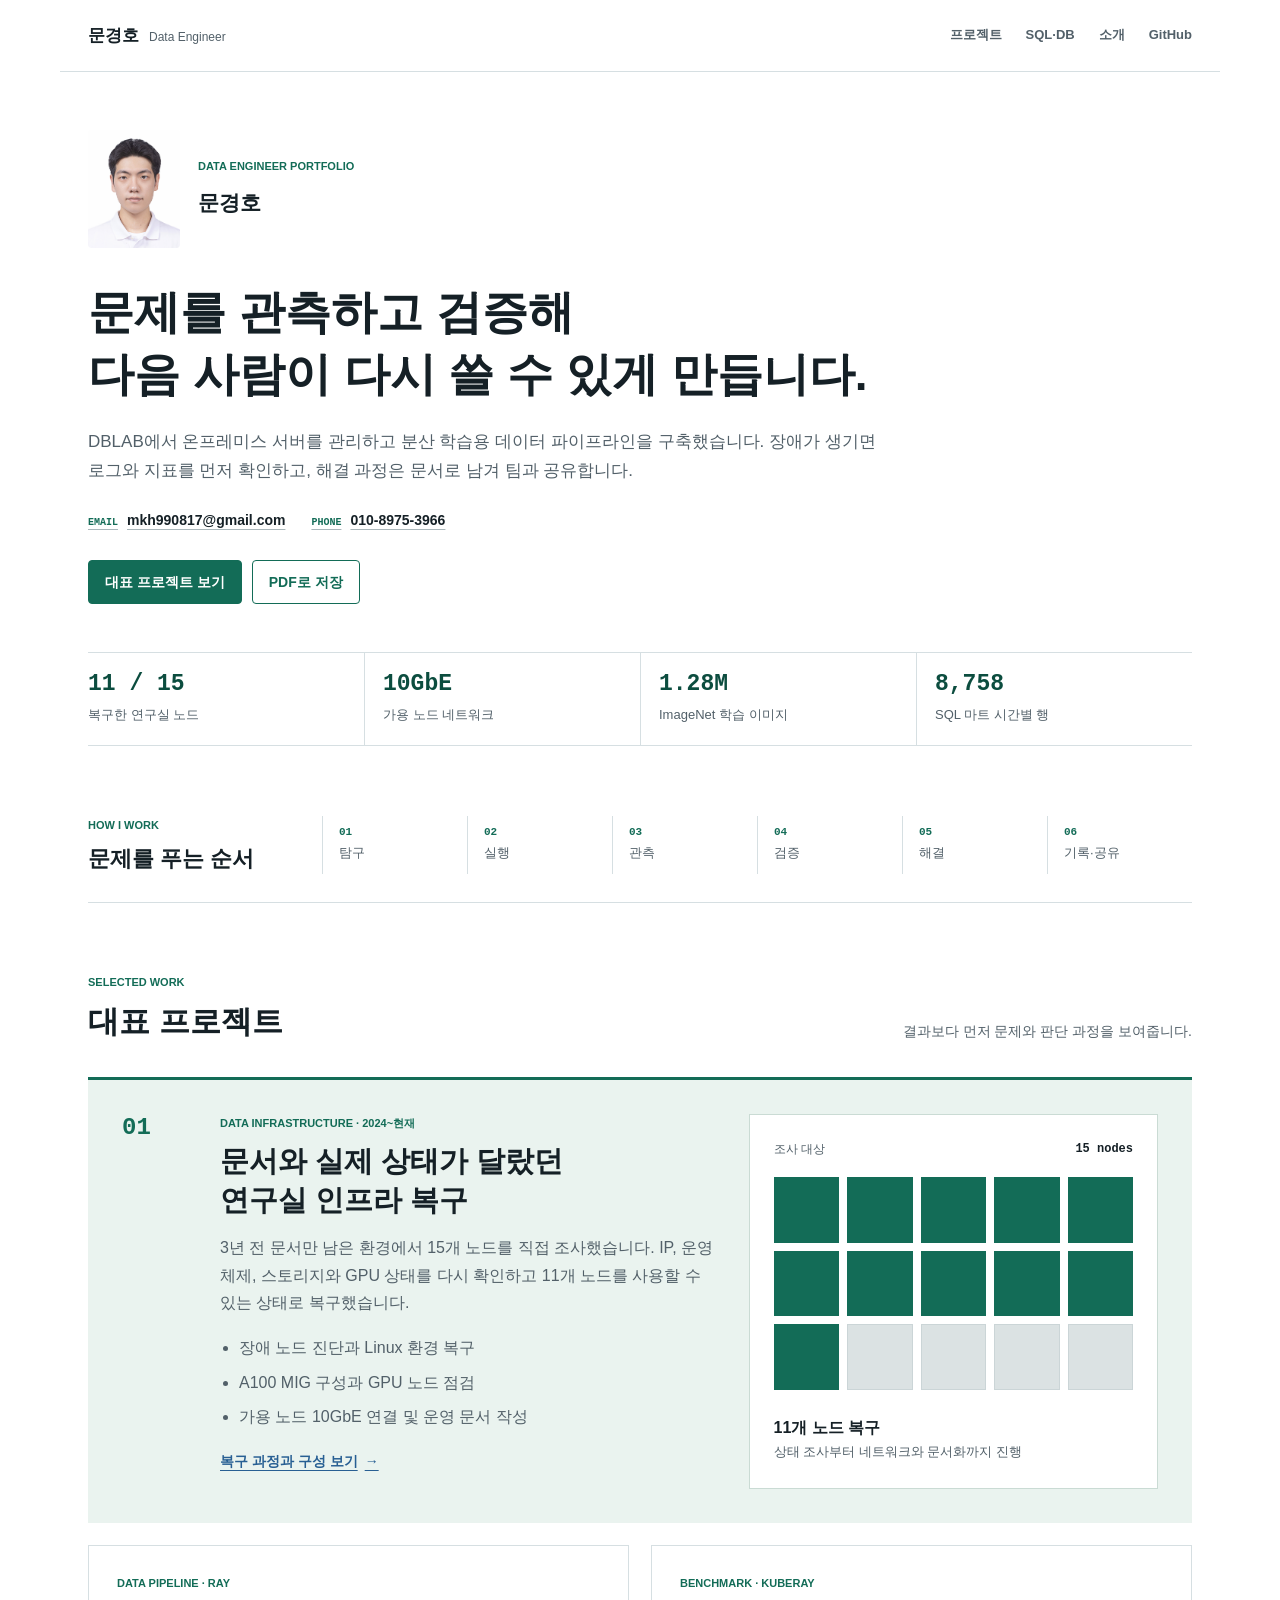
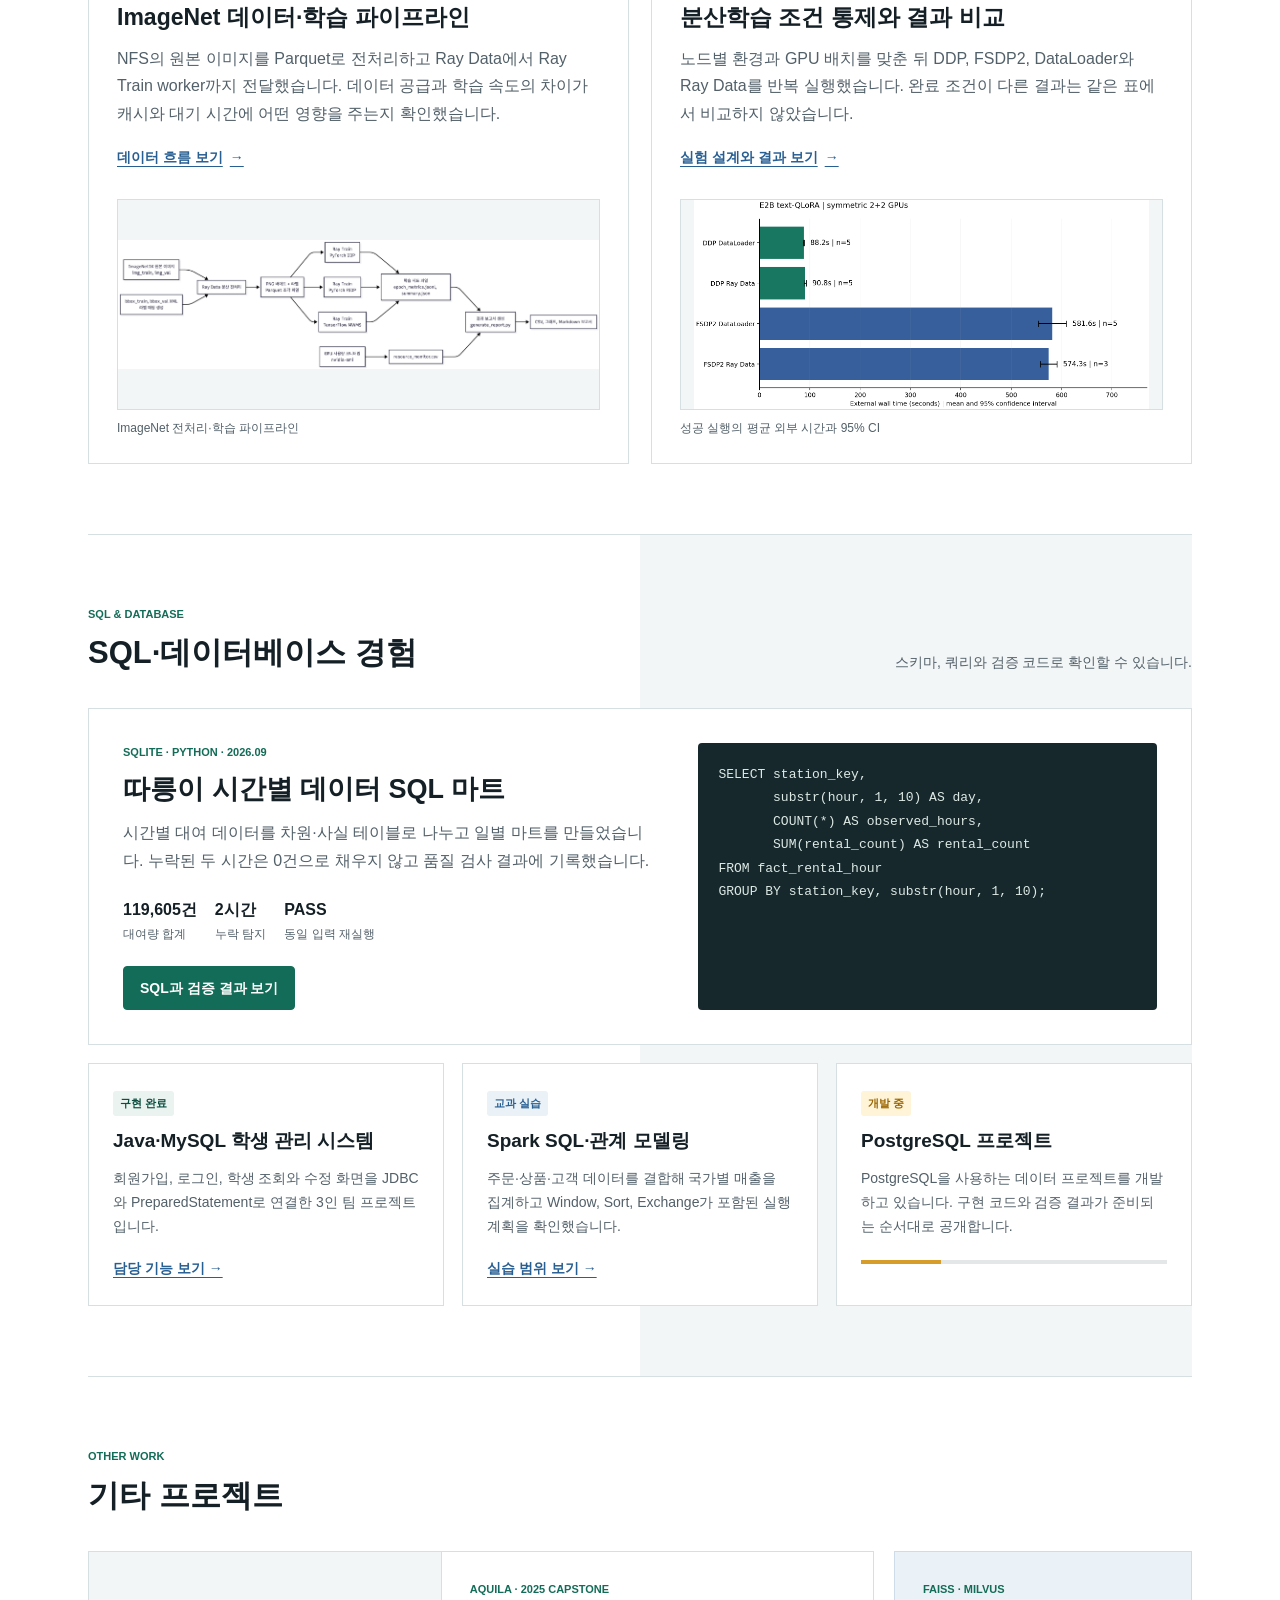
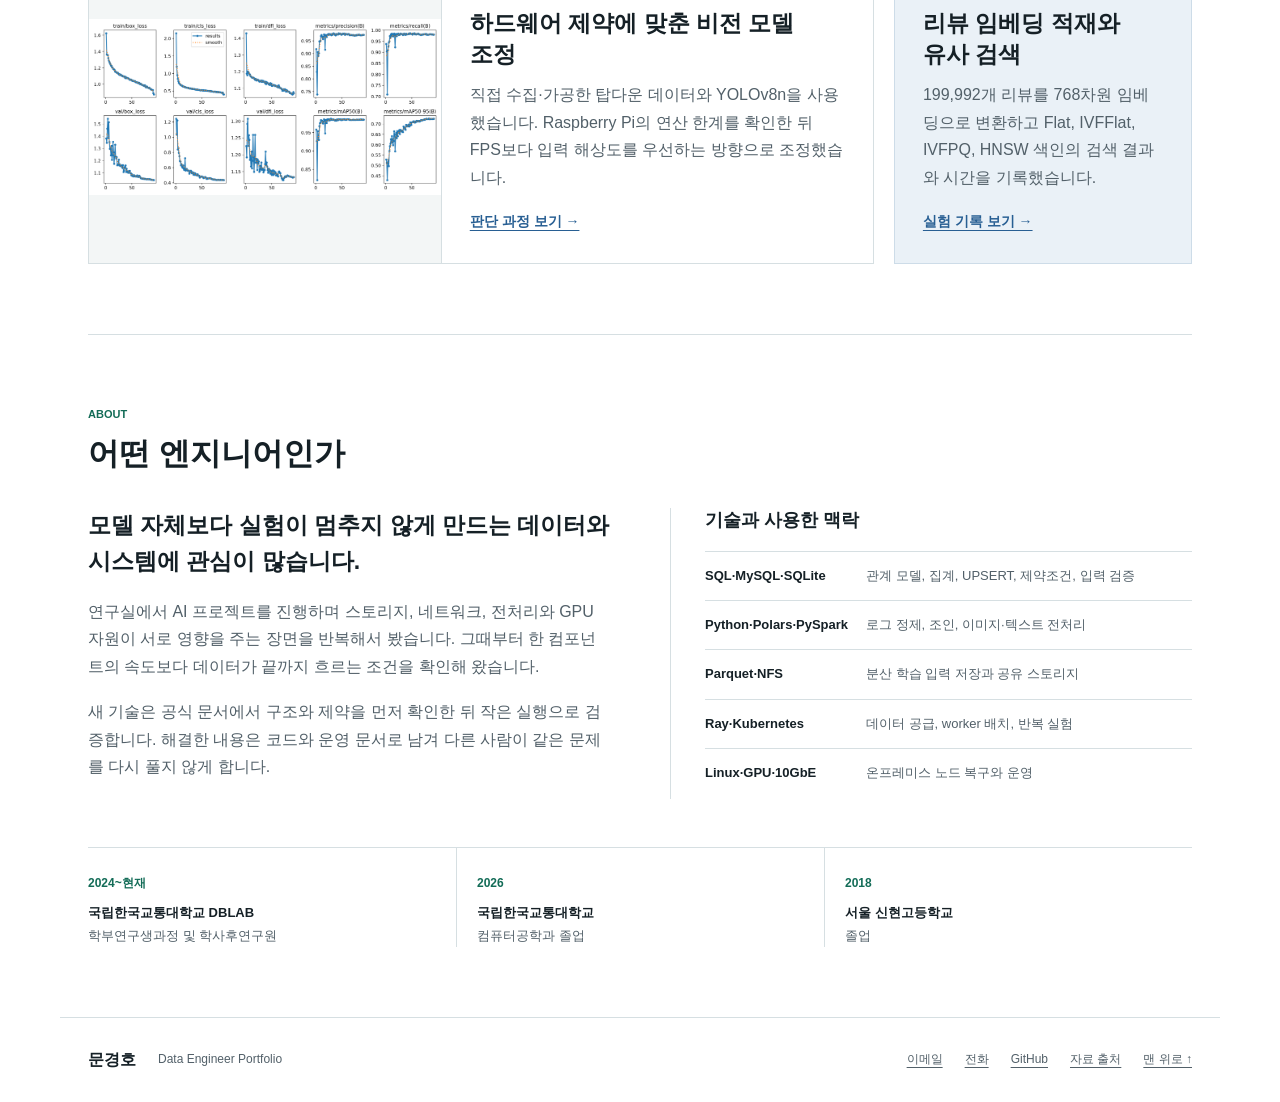
==== commit 6115c84f: "Add portfolio contact details" ====
--- a/index.html
+++ b/index.html
@@ -22,6 +22,7 @@
       <div class="hero-identity"><img src="profile.jpeg" alt="문경호 프로필 사진" width="116" height="148" /><div><p class="eyebrow">DATA ENGINEER PORTFOLIO</p><p class="hero-name">문경호</p></div></div>
       <h1>문제를 관측하고 검증해<br />다음 사람이 다시 쓸 수 있게 만듭니다.</h1>
       <p class="hero-copy">DBLAB에서 온프레미스 서버를 관리하고 분산 학습용 데이터 파이프라인을 구축했습니다. 장애가 생기면 로그와 지표를 먼저 확인하고, 해결 과정은 문서로 남겨 팀과 공유합니다.</p>
+      <address class="contact-list" aria-label="연락처"><a href="mailto:mkh990817@gmail.com"><span>EMAIL</span>mkh990817@gmail.com</a><a href="tel:+821089753966"><span>PHONE</span>010-8975-3966</a></address>
       <div class="hero-actions"><a class="button primary" href="#projects">대표 프로젝트 보기</a><button class="button secondary" type="button" id="print-page">PDF로 저장</button></div>
       <dl class="metric-row" aria-label="대표 경험 수치"><div><dt>11 / 15</dt><dd>복구한 연구실 노드</dd></div><div><dt>10GbE</dt><dd>가용 노드 네트워크</dd></div><div><dt>1.28M</dt><dd>ImageNet 학습 이미지</dd></div><div><dt>8,758</dt><dd>SQL 마트 시간별 행</dd></div></dl>
     </section>
@@ -76,7 +77,7 @@
       <div class="history"><div><time>2024~현재</time><p><strong>국립한국교통대학교 DBLAB</strong><br />학부연구생과정 및 학사후연구원</p></div><div><time>2026</time><p><strong>국립한국교통대학교</strong><br />컴퓨터공학과 졸업</p></div><div><time>2018</time><p><strong>서울 신현고등학교</strong><br />졸업</p></div></div>
     </section>
   </main>
-  <footer class="site-footer"><div><strong>문경호</strong><span>Data Engineer Portfolio</span></div><div><a href="https://github.com/k0ho817">GitHub</a><a href="ASSET_SOURCES.md">자료 출처</a><a href="#intro">맨 위로 ↑</a></div></footer>
+  <footer class="site-footer"><div><strong>문경호</strong><span>Data Engineer Portfolio</span></div><div><a href="mailto:mkh990817@gmail.com">이메일</a><a href="tel:+821089753966">전화</a><a href="https://github.com/k0ho817">GitHub</a><a href="ASSET_SOURCES.md">자료 출처</a><a href="#intro">맨 위로 ↑</a></div></footer>
   <script src="portfolio.js"></script>
 </body>
 </html>
--- a/portfolio.css
+++ b/portfolio.css
@@ -73,6 +73,9 @@
 .hero-name { font-size: 21px; font-weight: 760; }
 .hero h1 { max-width: 850px; }
 .hero-copy { max-width: 790px; margin-top: 22px; color: var(--muted); font-size: 17px; }
+.contact-list { display: flex; flex-wrap: wrap; gap: 10px 26px; margin-top: 22px; font-style: normal; }
+.contact-list a { display: inline-flex; align-items: baseline; gap: 9px; color: var(--ink); font-size: 14px; font-weight: 650; text-decoration-color: #aab7bb; }
+.contact-list span { color: var(--green); font: 750 10px/1.2 ui-monospace, SFMono-Regular, Menlo, monospace; }
 .hero-actions { display: flex; flex-wrap: wrap; gap: 10px; margin-top: 28px; }
 .button { display: inline-flex; min-height: 44px; align-items: center; justify-content: center; padding: 9px 16px; border: 1px solid var(--green); border-radius: 4px; font-size: 14px; font-weight: 700; text-decoration: none; cursor: pointer; }
 .button.primary { color: var(--white); background: var(--green); }
@@ -258,6 +261,7 @@
   .hero-identity { margin-bottom: 26px; }
   .hero-identity img { width: 76px; height: 98px; }
   .hero-copy { font-size: 16px; }
+  .contact-list { align-items: flex-start; flex-direction: column; gap: 8px; }
   .hero-actions .button { width: 100%; }
   .metric-row { margin-top: 34px; }
   .metric-row > div { padding: 15px 8px 15px 0; }
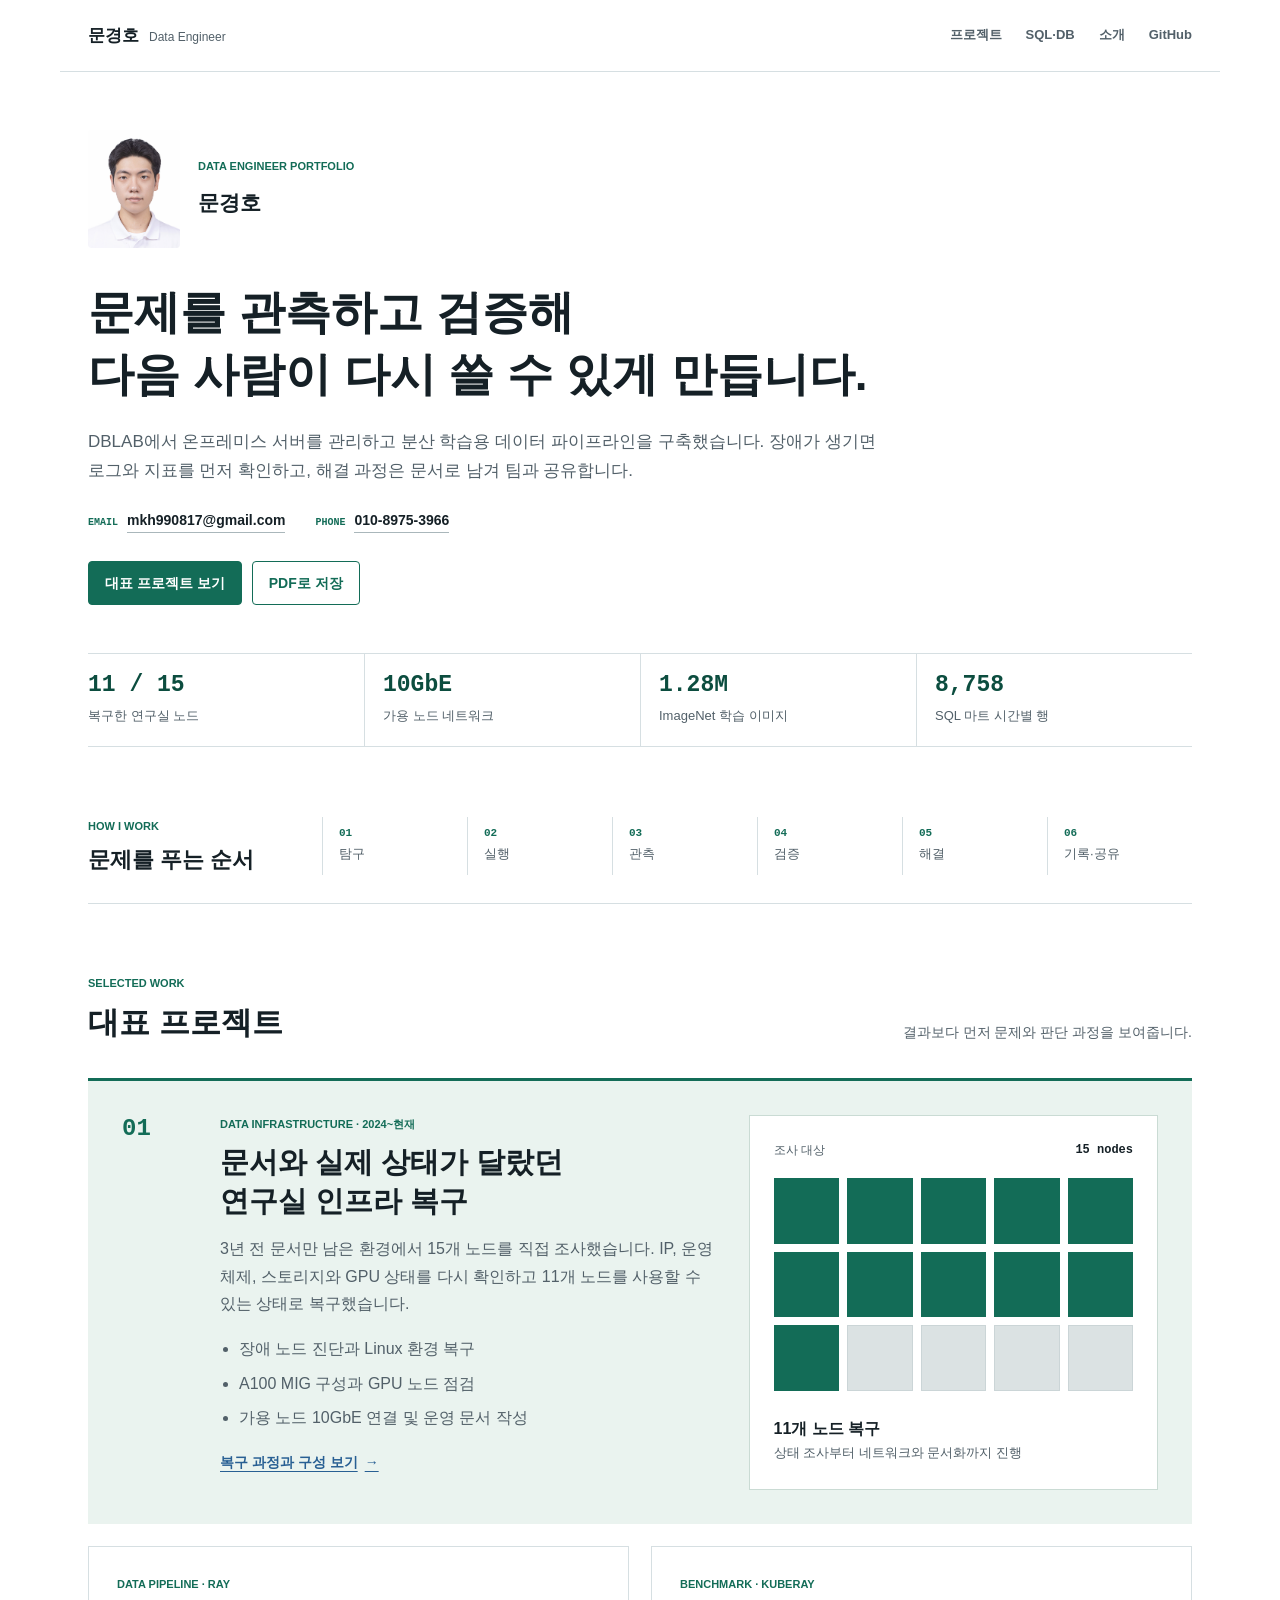
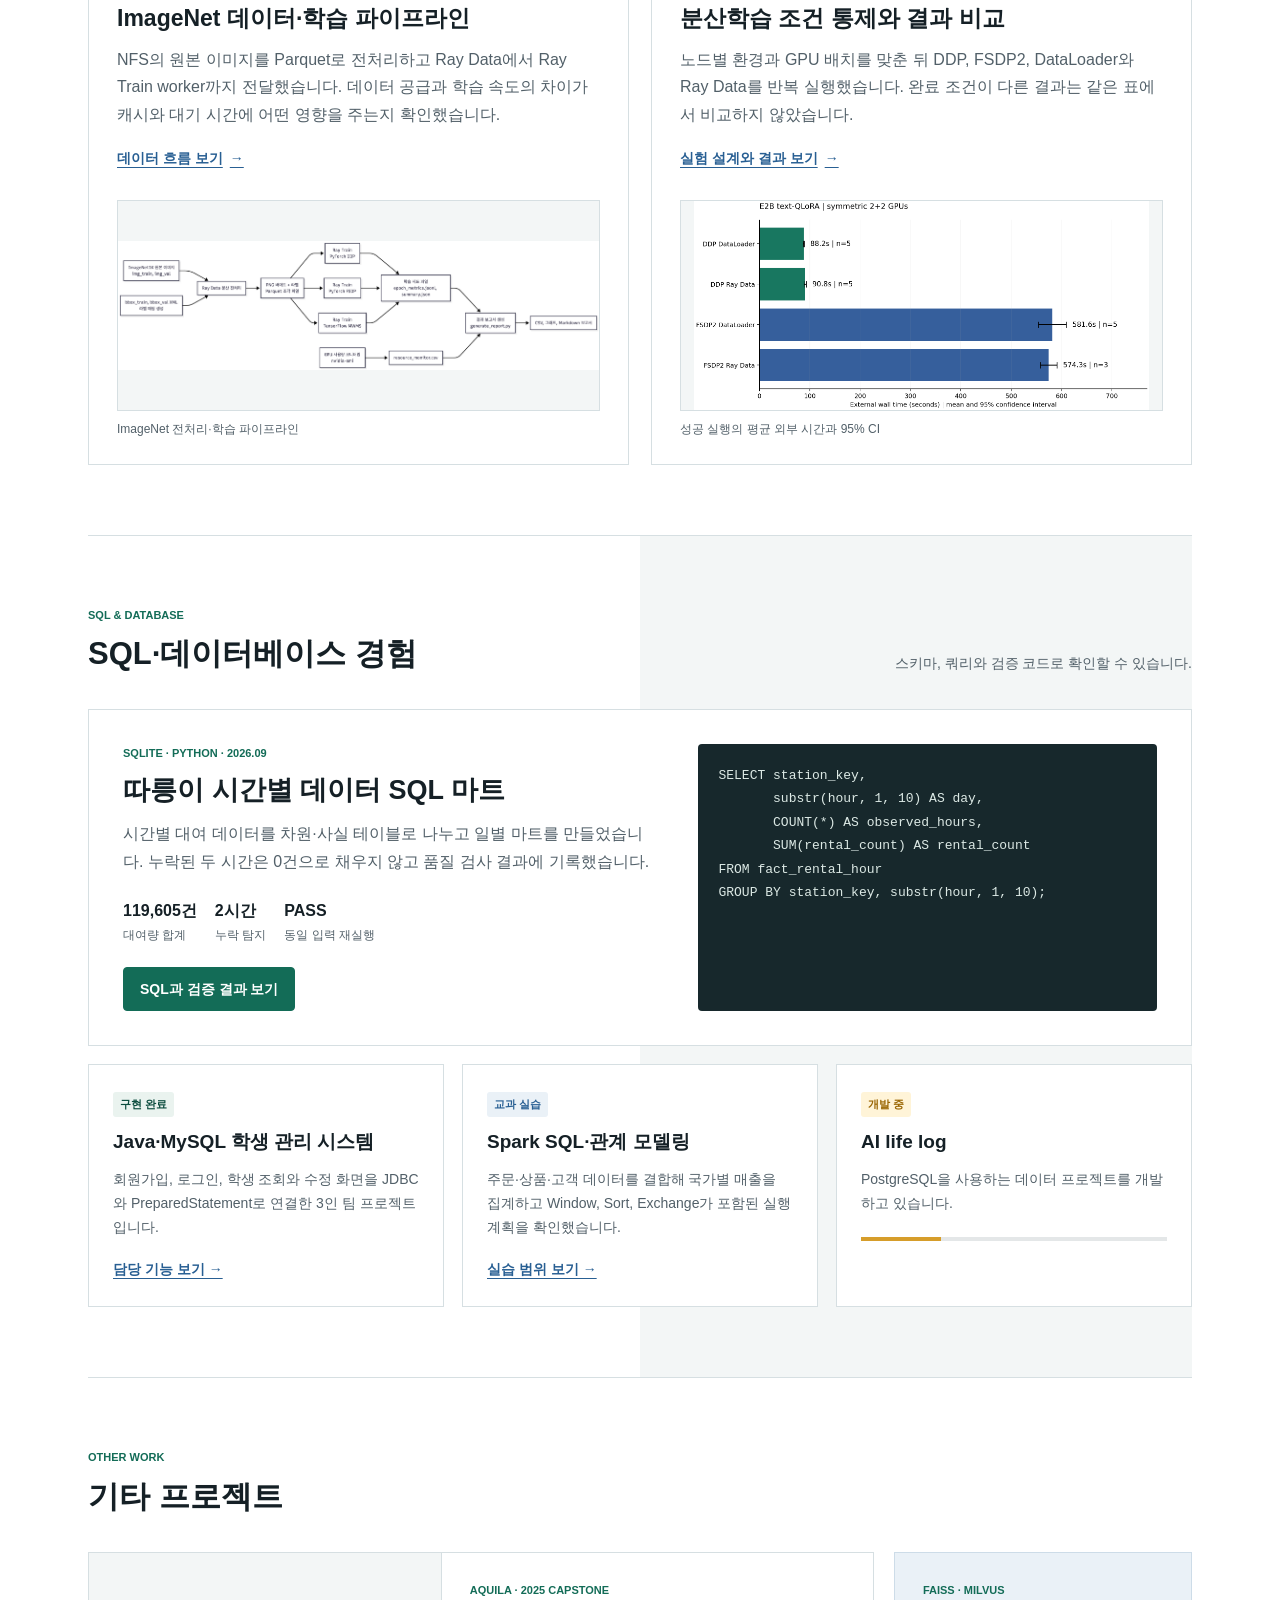
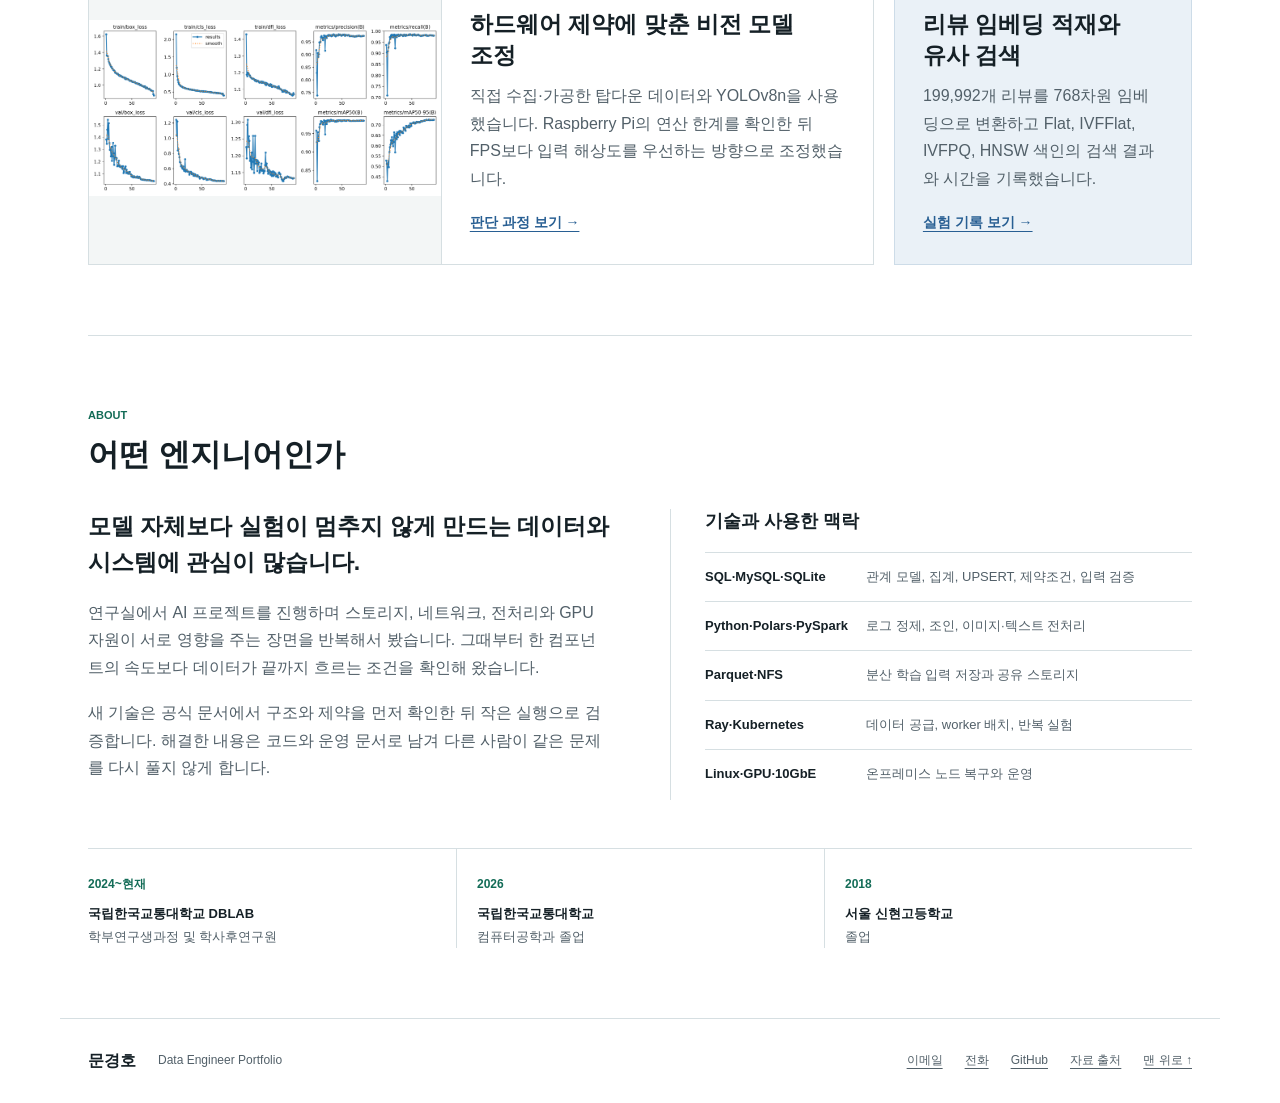
==== commit 7e613b41: "Fix contact layout and name AI life log" ====
--- a/index.html
+++ b/index.html
@@ -5,7 +5,7 @@
   <meta name="viewport" content="width=device-width, initial-scale=1" />
   <meta name="description" content="문경호의 데이터 엔지니어 포트폴리오. 온프레미스 인프라 복구, Ray 데이터 파이프라인, 분산학습 벤치마크, SQL 데이터 모델링." />
   <title>문경호 | Data Engineer</title>
-  <link rel="stylesheet" href="portfolio.css" />
+  <link rel="stylesheet" href="portfolio.css?v=20260921-2" />
 </head>
 <body data-page="home">
   <a class="skip-link" href="#projects">프로젝트로 이동</a>
@@ -22,7 +22,7 @@
       <div class="hero-identity"><img src="profile.jpeg" alt="문경호 프로필 사진" width="116" height="148" /><div><p class="eyebrow">DATA ENGINEER PORTFOLIO</p><p class="hero-name">문경호</p></div></div>
       <h1>문제를 관측하고 검증해<br />다음 사람이 다시 쓸 수 있게 만듭니다.</h1>
       <p class="hero-copy">DBLAB에서 온프레미스 서버를 관리하고 분산 학습용 데이터 파이프라인을 구축했습니다. 장애가 생기면 로그와 지표를 먼저 확인하고, 해결 과정은 문서로 남겨 팀과 공유합니다.</p>
-      <address class="contact-list" aria-label="연락처"><a href="mailto:mkh990817@gmail.com"><span>EMAIL</span>mkh990817@gmail.com</a><a href="tel:+821089753966"><span>PHONE</span>010-8975-3966</a></address>
+      <address class="contact-list" aria-label="연락처"><a href="mailto:mkh990817@gmail.com"><span>EMAIL</span><strong>mkh990817@gmail.com</strong></a><a href="tel:+821089753966"><span>PHONE</span><strong>010-8975-3966</strong></a></address>
       <div class="hero-actions"><a class="button primary" href="#projects">대표 프로젝트 보기</a><button class="button secondary" type="button" id="print-page">PDF로 저장</button></div>
       <dl class="metric-row" aria-label="대표 경험 수치"><div><dt>11 / 15</dt><dd>복구한 연구실 노드</dd></div><div><dt>10GbE</dt><dd>가용 노드 네트워크</dd></div><div><dt>1.28M</dt><dd>ImageNet 학습 이미지</dd></div><div><dt>8,758</dt><dd>SQL 마트 시간별 행</dd></div></dl>
     </section>
@@ -59,7 +59,7 @@
       <div class="database-grid">
         <article><p class="status complete">구현 완료</p><h3>Java·MySQL 학생 관리 시스템</h3><p>회원가입, 로그인, 학생 조회와 수정 화면을 JDBC와 PreparedStatement로 연결한 3인 팀 프로젝트입니다.</p><a class="text-link" href="projects/sql.html#mysql">담당 기능 보기 →</a></article>
         <article><p class="status learning">교과 실습</p><h3>Spark SQL·관계 모델링</h3><p>주문·상품·고객 데이터를 결합해 국가별 매출을 집계하고 Window, Sort, Exchange가 포함된 실행계획을 확인했습니다.</p><a class="text-link" href="projects/sql.html#spark-sql">실습 범위 보기 →</a></article>
-        <article class="in-progress"><p class="status progress">개발 중</p><h3>PostgreSQL 프로젝트</h3><p>PostgreSQL을 사용하는 데이터 프로젝트를 개발하고 있습니다. 구현 코드와 검증 결과가 준비되는 순서대로 공개합니다.</p><span class="progress-line" aria-hidden="true"><i></i></span></article>
+        <article class="in-progress"><p class="status progress">개발 중</p><h3>AI life log</h3><p>PostgreSQL을 사용하는 데이터 프로젝트를 개발하고 있습니다.</p><span class="progress-line" aria-hidden="true"><i></i></span></article>
       </div>
     </section>
 
@@ -78,6 +78,6 @@
     </section>
   </main>
   <footer class="site-footer"><div><strong>문경호</strong><span>Data Engineer Portfolio</span></div><div><a href="mailto:mkh990817@gmail.com">이메일</a><a href="tel:+821089753966">전화</a><a href="https://github.com/k0ho817">GitHub</a><a href="ASSET_SOURCES.md">자료 출처</a><a href="#intro">맨 위로 ↑</a></div></footer>
-  <script src="portfolio.js"></script>
+  <script src="portfolio.js?v=20260921-2"></script>
 </body>
 </html>
--- a/portfolio.css
+++ b/portfolio.css
@@ -73,9 +73,10 @@
 .hero-name { font-size: 21px; font-weight: 760; }
 .hero h1 { max-width: 850px; }
 .hero-copy { max-width: 790px; margin-top: 22px; color: var(--muted); font-size: 17px; }
-.contact-list { display: flex; flex-wrap: wrap; gap: 10px 26px; margin-top: 22px; font-style: normal; }
-.contact-list a { display: inline-flex; align-items: baseline; gap: 9px; color: var(--ink); font-size: 14px; font-weight: 650; text-decoration-color: #aab7bb; }
+.contact-list { display: grid; grid-template-columns: repeat(2, max-content); gap: 10px 30px; margin-top: 22px; font-style: normal; }
+.contact-list a { display: grid; grid-template-columns: auto auto; align-items: baseline; gap: 9px; color: var(--ink); text-decoration: none; }
 .contact-list span { color: var(--green); font: 750 10px/1.2 ui-monospace, SFMono-Regular, Menlo, monospace; }
+.contact-list strong { font-size: 14px; font-weight: 650; border-bottom: 1px solid #aab7bb; }
 .hero-actions { display: flex; flex-wrap: wrap; gap: 10px; margin-top: 28px; }
 .button { display: inline-flex; min-height: 44px; align-items: center; justify-content: center; padding: 9px 16px; border: 1px solid var(--green); border-radius: 4px; font-size: 14px; font-weight: 700; text-decoration: none; cursor: pointer; }
 .button.primary { color: var(--white); background: var(--green); }
@@ -261,7 +262,7 @@
   .hero-identity { margin-bottom: 26px; }
   .hero-identity img { width: 76px; height: 98px; }
   .hero-copy { font-size: 16px; }
-  .contact-list { align-items: flex-start; flex-direction: column; gap: 8px; }
+  .contact-list { grid-template-columns: 1fr; gap: 8px; }
   .hero-actions .button { width: 100%; }
   .metric-row { margin-top: 34px; }
   .metric-row > div { padding: 15px 8px 15px 0; }
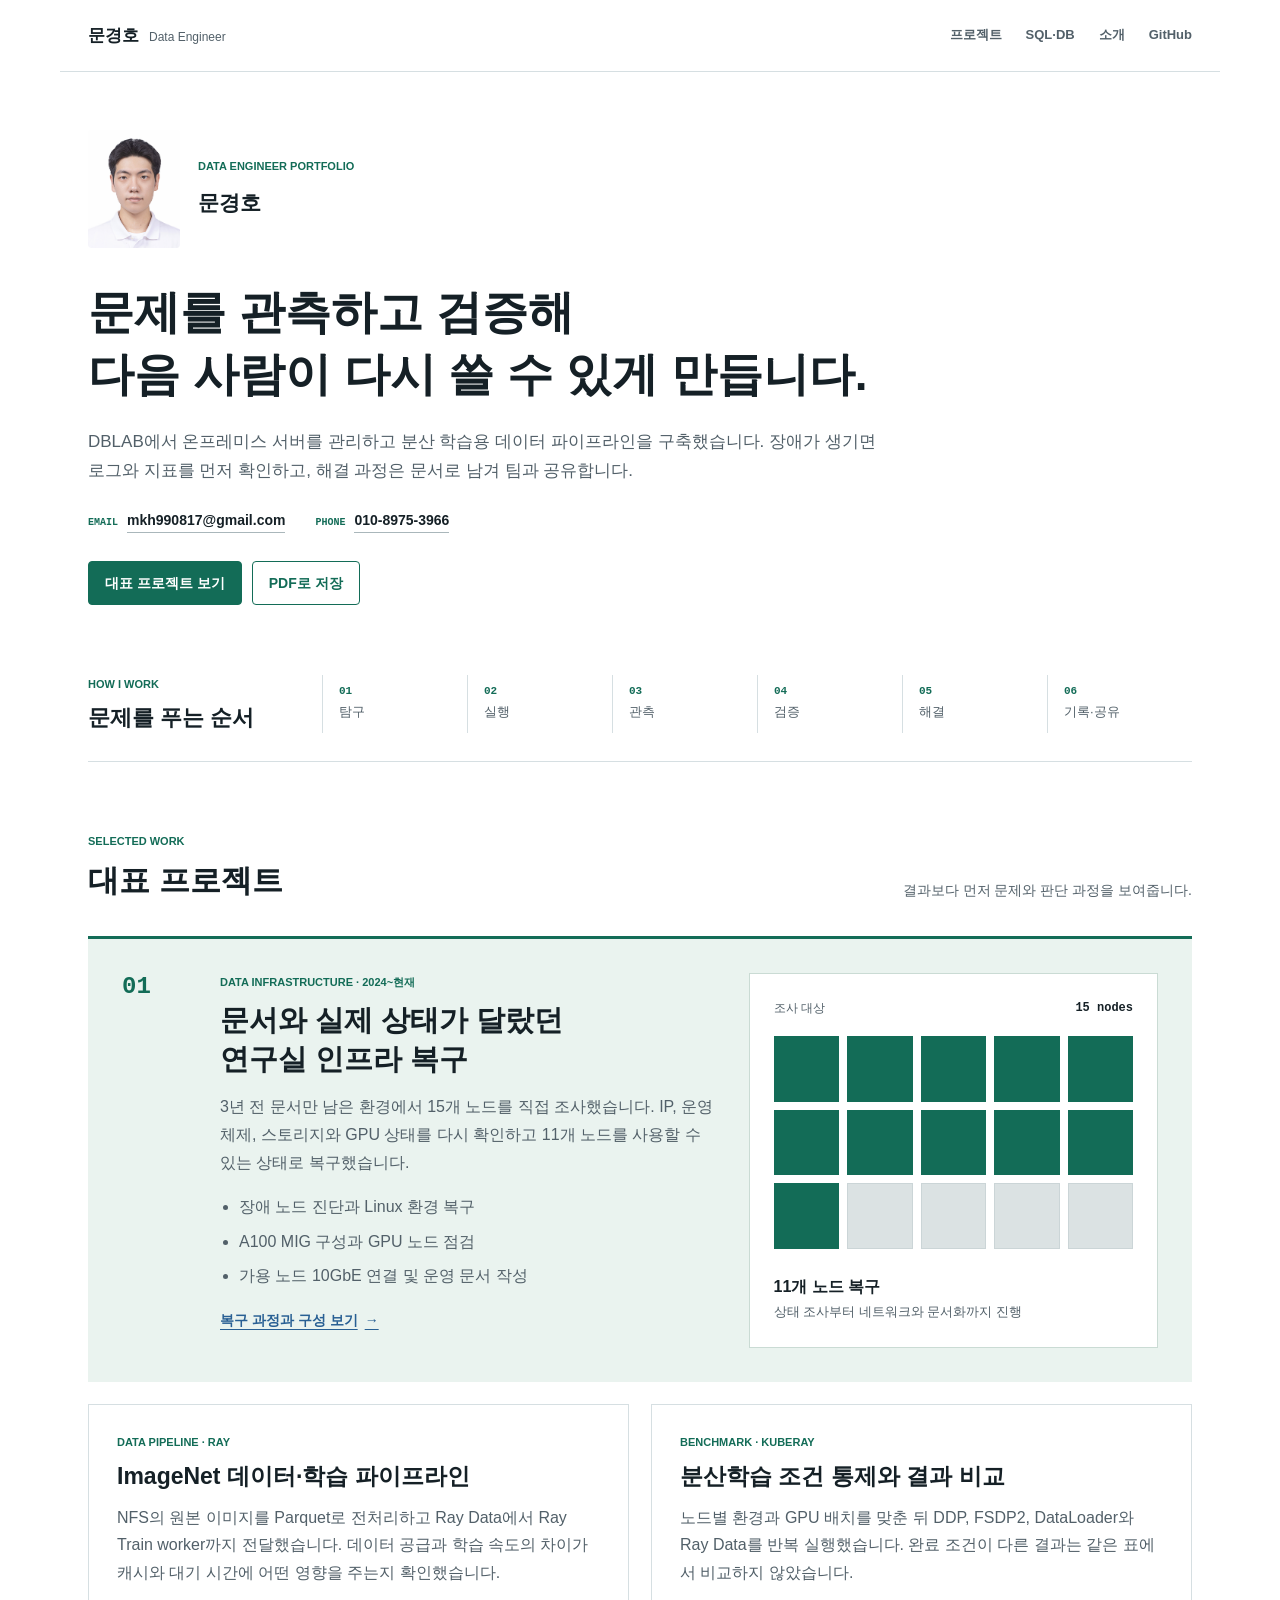
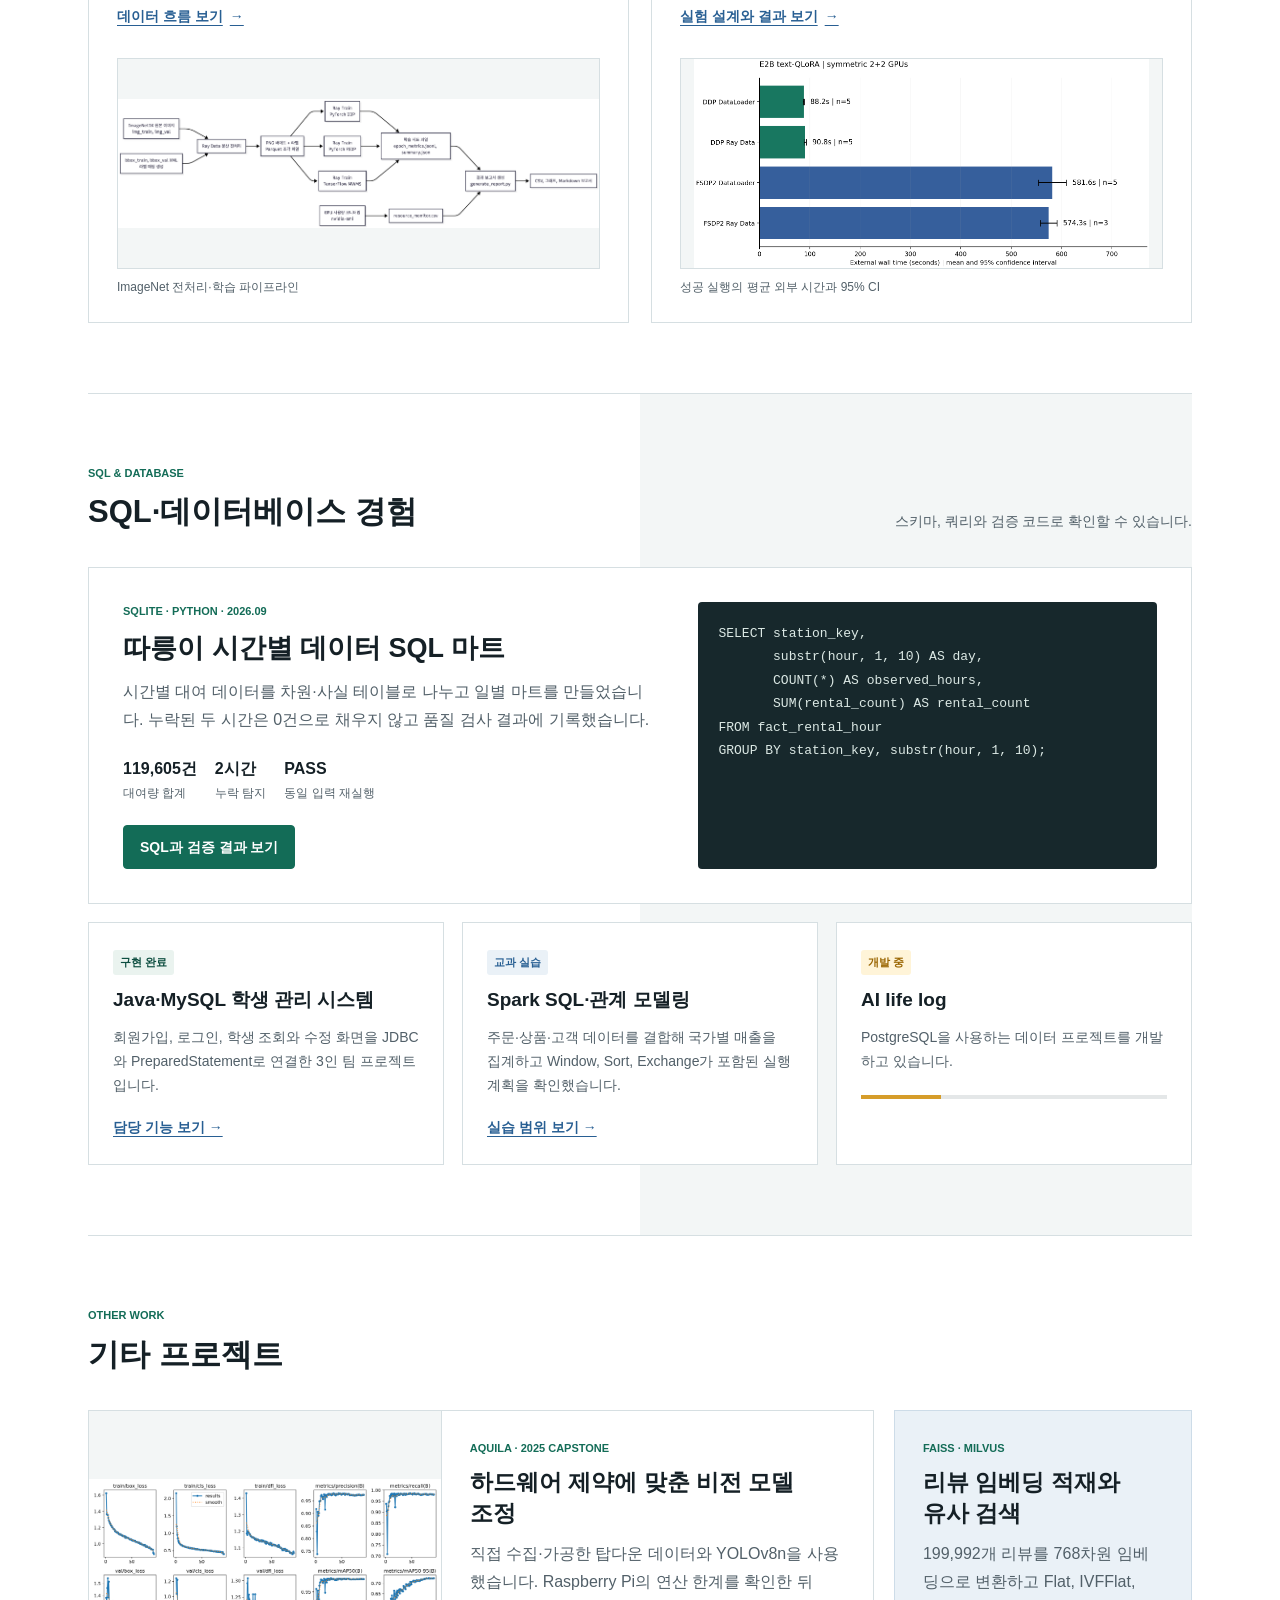
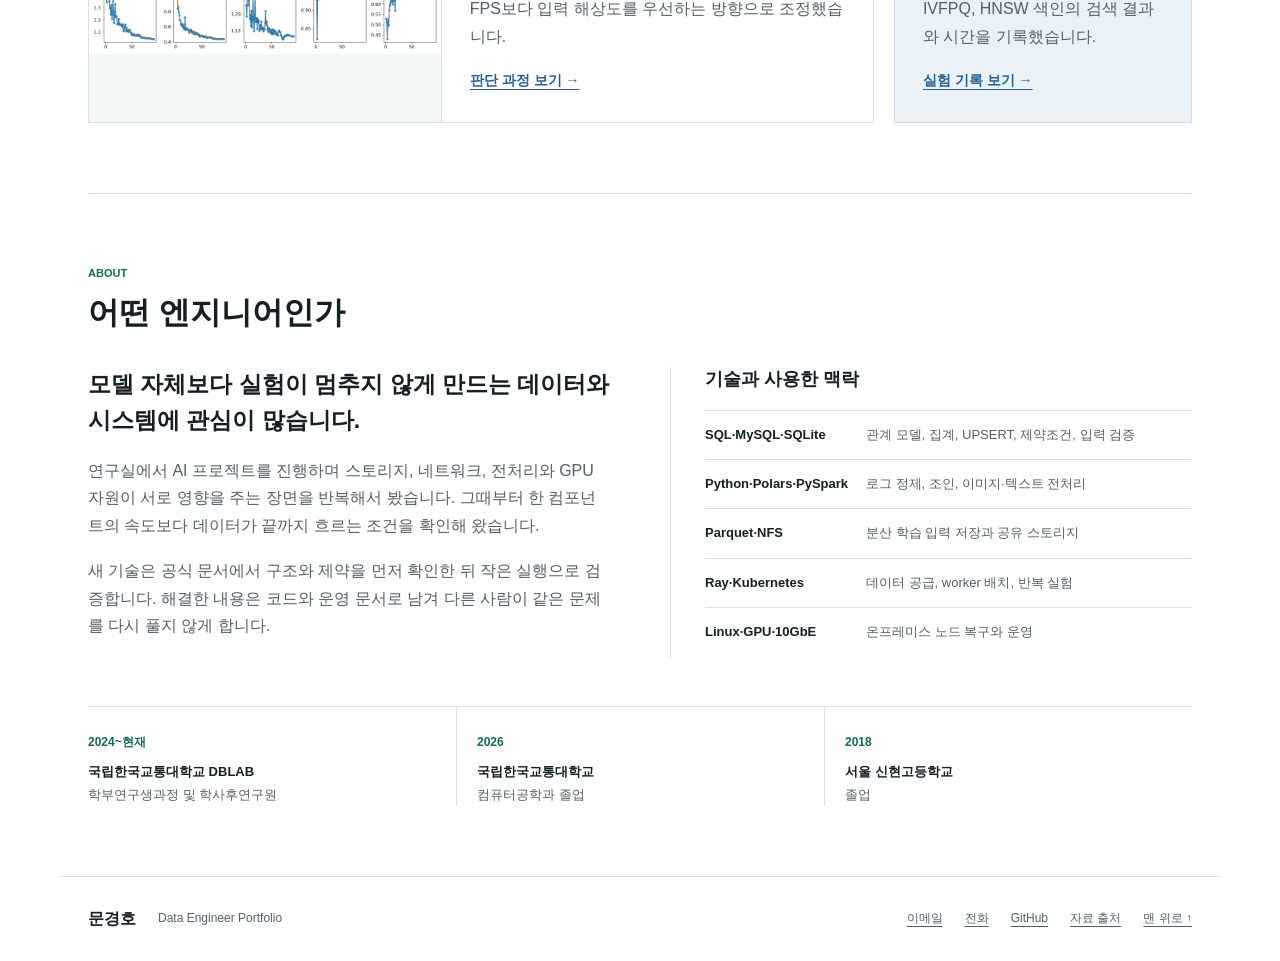
==== commit 66c5b686: "Remove abstract hero metrics" ====
--- a/index.html
+++ b/index.html
@@ -5,7 +5,7 @@
   <meta name="viewport" content="width=device-width, initial-scale=1" />
   <meta name="description" content="문경호의 데이터 엔지니어 포트폴리오. 온프레미스 인프라 복구, Ray 데이터 파이프라인, 분산학습 벤치마크, SQL 데이터 모델링." />
   <title>문경호 | Data Engineer</title>
-  <link rel="stylesheet" href="portfolio.css?v=20260921-2" />
+  <link rel="stylesheet" href="portfolio.css?v=20260921-3" />
 </head>
 <body data-page="home">
   <a class="skip-link" href="#projects">프로젝트로 이동</a>
@@ -24,7 +24,6 @@
       <p class="hero-copy">DBLAB에서 온프레미스 서버를 관리하고 분산 학습용 데이터 파이프라인을 구축했습니다. 장애가 생기면 로그와 지표를 먼저 확인하고, 해결 과정은 문서로 남겨 팀과 공유합니다.</p>
       <address class="contact-list" aria-label="연락처"><a href="mailto:mkh990817@gmail.com"><span>EMAIL</span><strong>mkh990817@gmail.com</strong></a><a href="tel:+821089753966"><span>PHONE</span><strong>010-8975-3966</strong></a></address>
       <div class="hero-actions"><a class="button primary" href="#projects">대표 프로젝트 보기</a><button class="button secondary" type="button" id="print-page">PDF로 저장</button></div>
-      <dl class="metric-row" aria-label="대표 경험 수치"><div><dt>11 / 15</dt><dd>복구한 연구실 노드</dd></div><div><dt>10GbE</dt><dd>가용 노드 네트워크</dd></div><div><dt>1.28M</dt><dd>ImageNet 학습 이미지</dd></div><div><dt>8,758</dt><dd>SQL 마트 시간별 행</dd></div></dl>
     </section>
 
     <section class="method-band" aria-labelledby="method-title">
@@ -78,6 +77,6 @@
     </section>
   </main>
   <footer class="site-footer"><div><strong>문경호</strong><span>Data Engineer Portfolio</span></div><div><a href="mailto:mkh990817@gmail.com">이메일</a><a href="tel:+821089753966">전화</a><a href="https://github.com/k0ho817">GitHub</a><a href="ASSET_SOURCES.md">자료 출처</a><a href="#intro">맨 위로 ↑</a></div></footer>
-  <script src="portfolio.js?v=20260921-2"></script>
+  <script src="portfolio.js?v=20260921-3"></script>
 </body>
 </html>
--- a/portfolio.css
+++ b/portfolio.css
@@ -82,12 +82,6 @@
 .button.primary { color: var(--white); background: var(--green); }
 .button.primary:hover { background: var(--green-dark); }
 .button.secondary { color: var(--green); background: var(--white); }
-.metric-row { display: grid; grid-template-columns: repeat(4, 1fr); margin-top: 48px; border-top: 1px solid var(--line); border-bottom: 1px solid var(--line); }
-.metric-row > div { min-width: 0; padding: 18px 18px 18px 0; }
-.metric-row > div + div { padding-left: 18px; border-left: 1px solid var(--line); }
-.metric-row dt { color: var(--green-dark); font: 760 23px/1.2 ui-monospace, SFMono-Regular, Menlo, monospace; }
-.metric-row dd { margin-top: 6px; color: var(--muted); font-size: 13px; }
-
 .method-band { display: grid; grid-template-columns: 200px 1fr; gap: 34px; align-items: center; padding: 28px 0; border-bottom: 1px solid var(--line); }
 .method-band h2 { font-size: 22px; }
 .method-flow { display: grid; grid-template-columns: repeat(6, 1fr); padding: 0; list-style: none; }
@@ -231,9 +225,6 @@
 
 @media (max-width: 880px) {
   h1 { font-size: 38px; }
-  .metric-row { grid-template-columns: repeat(2, 1fr); }
-  .metric-row > div:nth-child(3) { border-left: 0; border-top: 1px solid var(--line); }
-  .metric-row > div:nth-child(4) { border-top: 1px solid var(--line); }
   .method-band { grid-template-columns: 1fr; }
   .case-feature { grid-template-columns: 52px 1fr; }
   .infra-summary { grid-column: 2; }
@@ -264,10 +255,6 @@
   .hero-copy { font-size: 16px; }
   .contact-list { grid-template-columns: 1fr; gap: 8px; }
   .hero-actions .button { width: 100%; }
-  .metric-row { margin-top: 34px; }
-  .metric-row > div { padding: 15px 8px 15px 0; }
-  .metric-row > div + div { padding-left: 12px; }
-  .metric-row dt { font-size: 19px; }
   .method-flow { grid-template-columns: repeat(3, 1fr); }
   .method-flow li:nth-child(4) { border-left: 0; }
   .method-flow li:nth-child(n+4) { border-top: 1px solid var(--line); }
